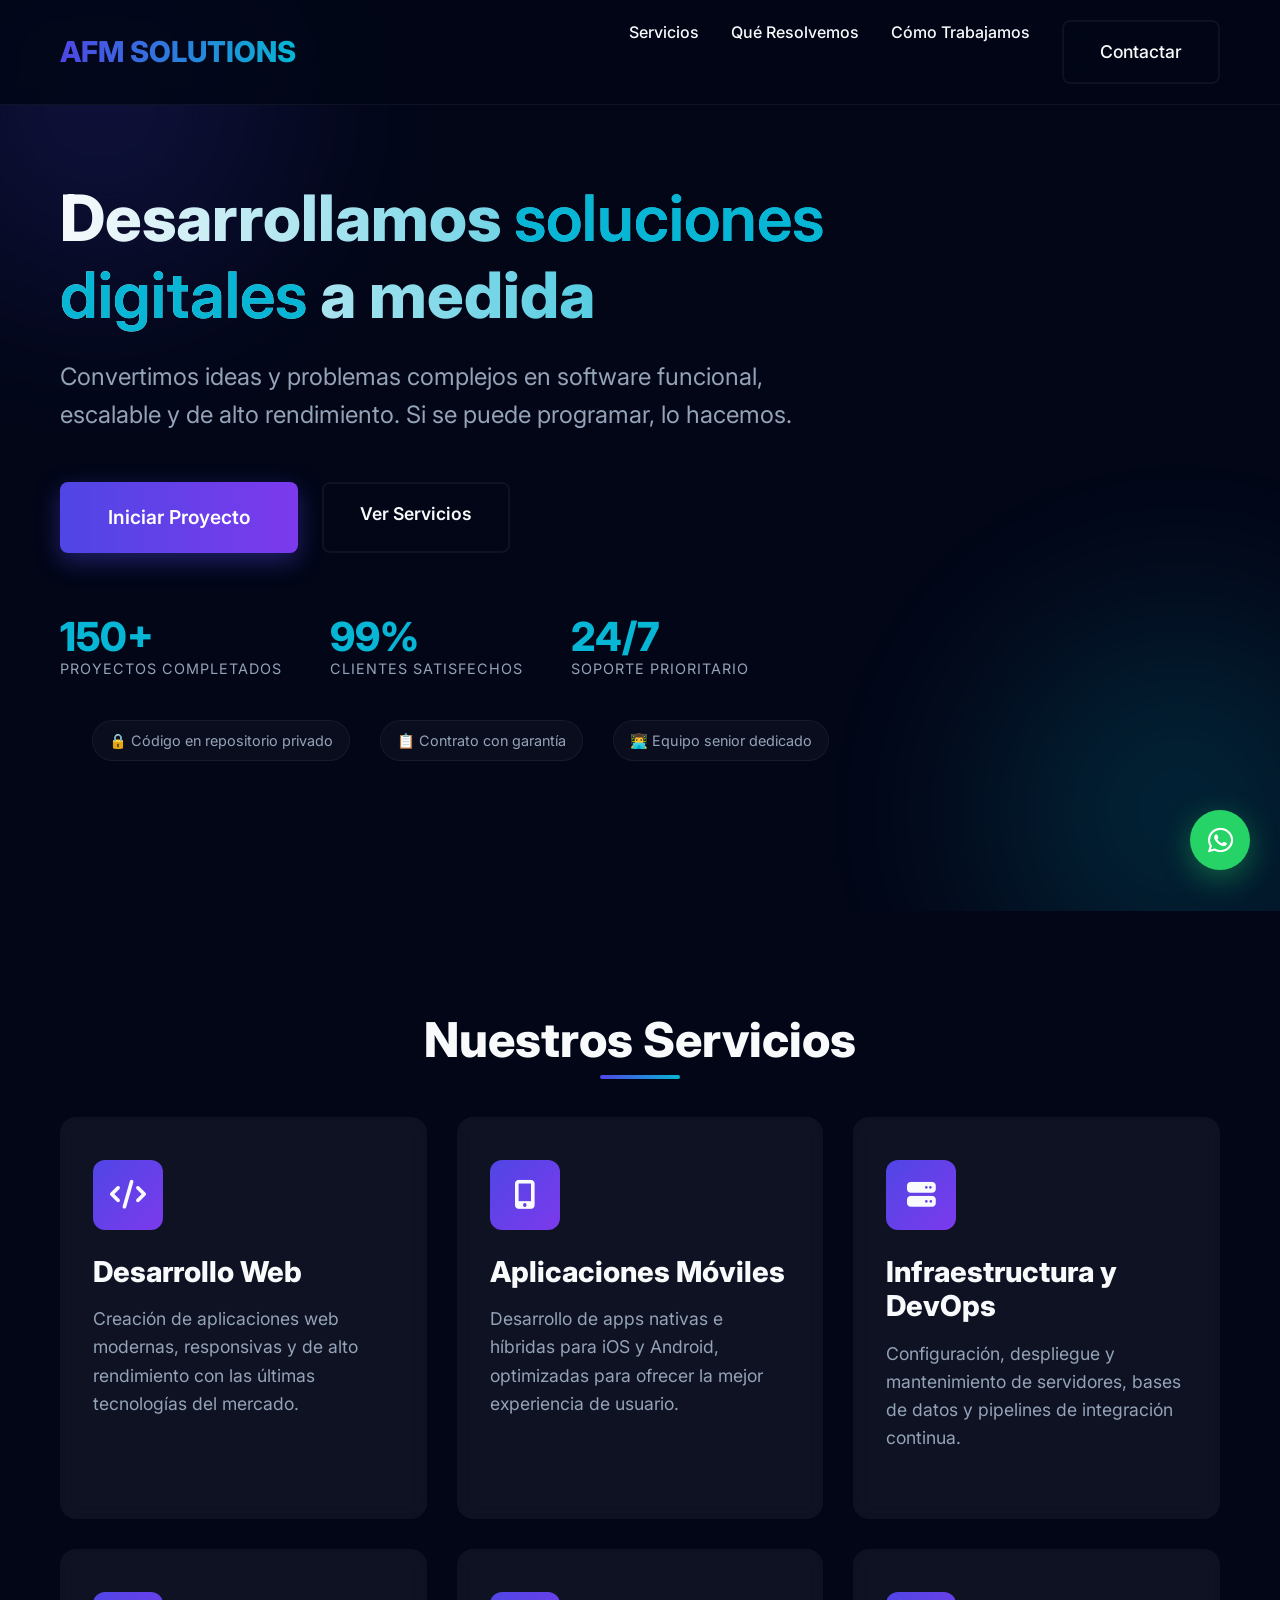
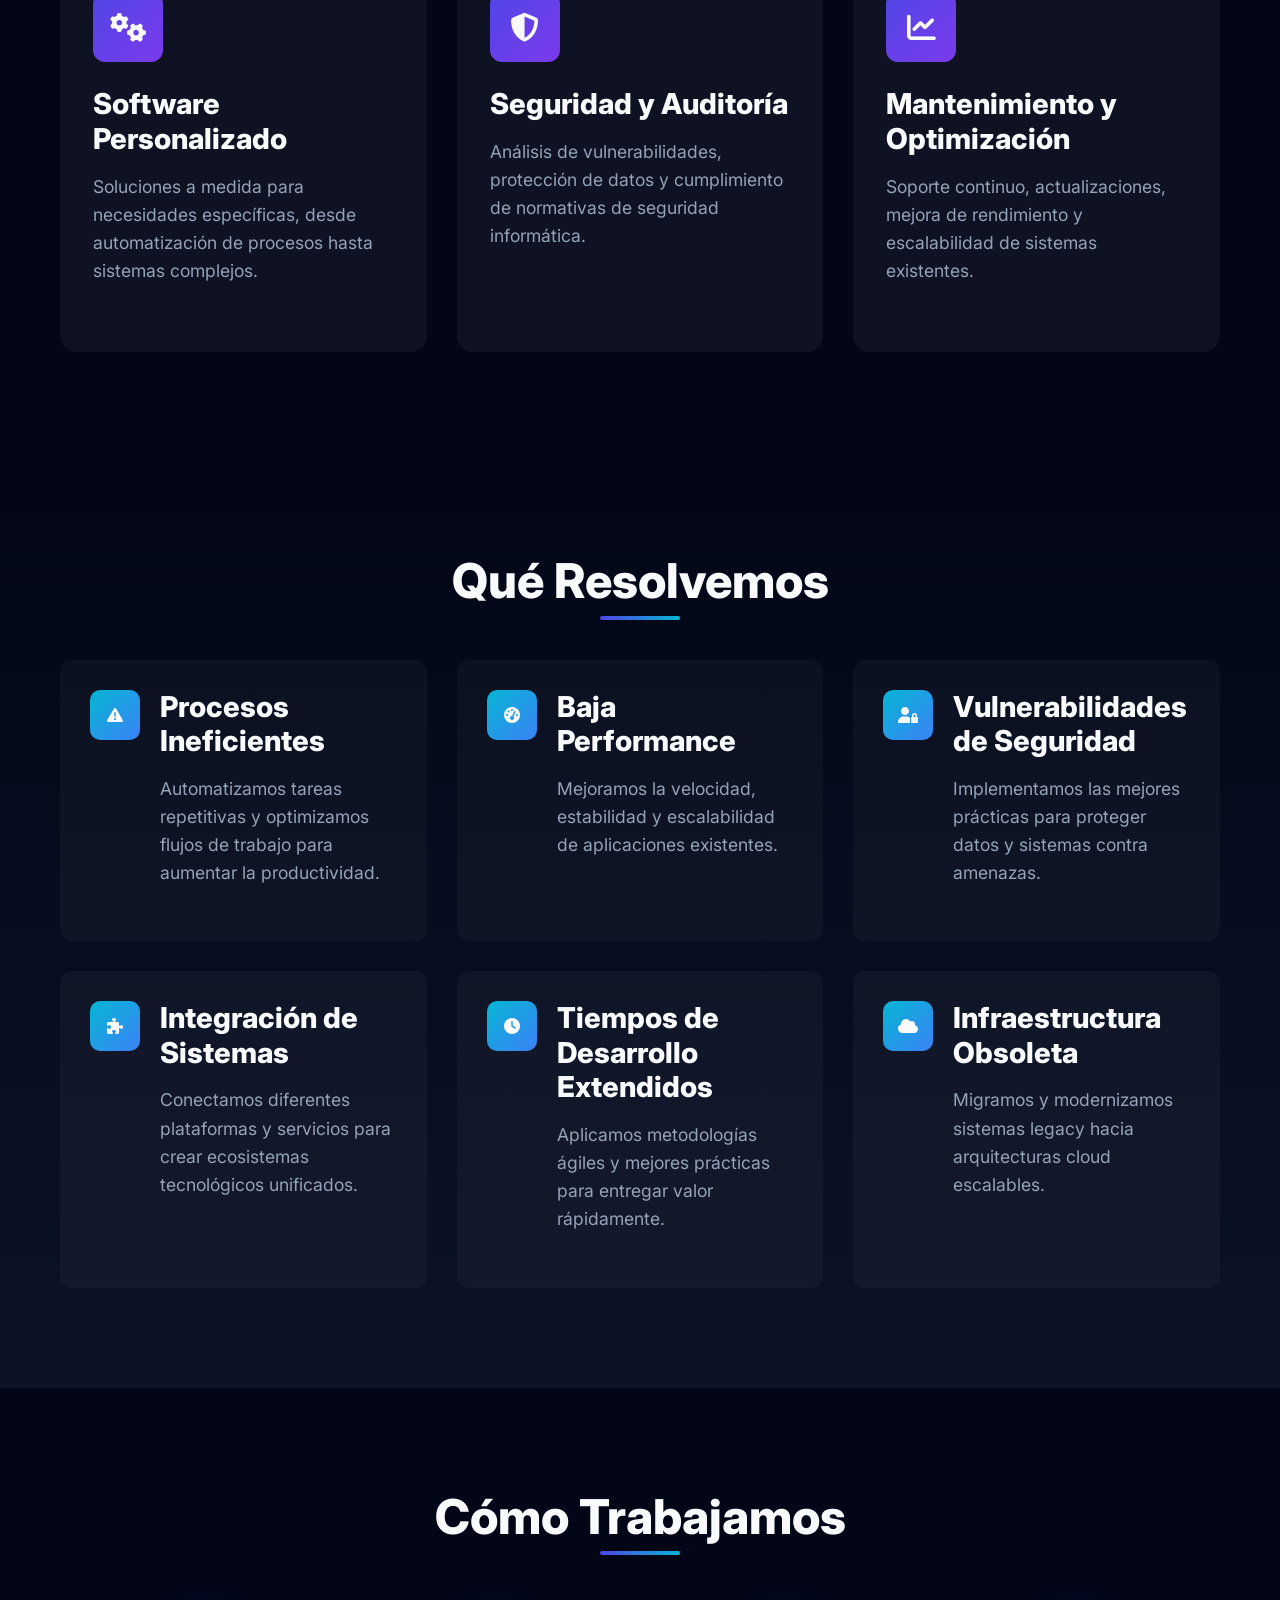
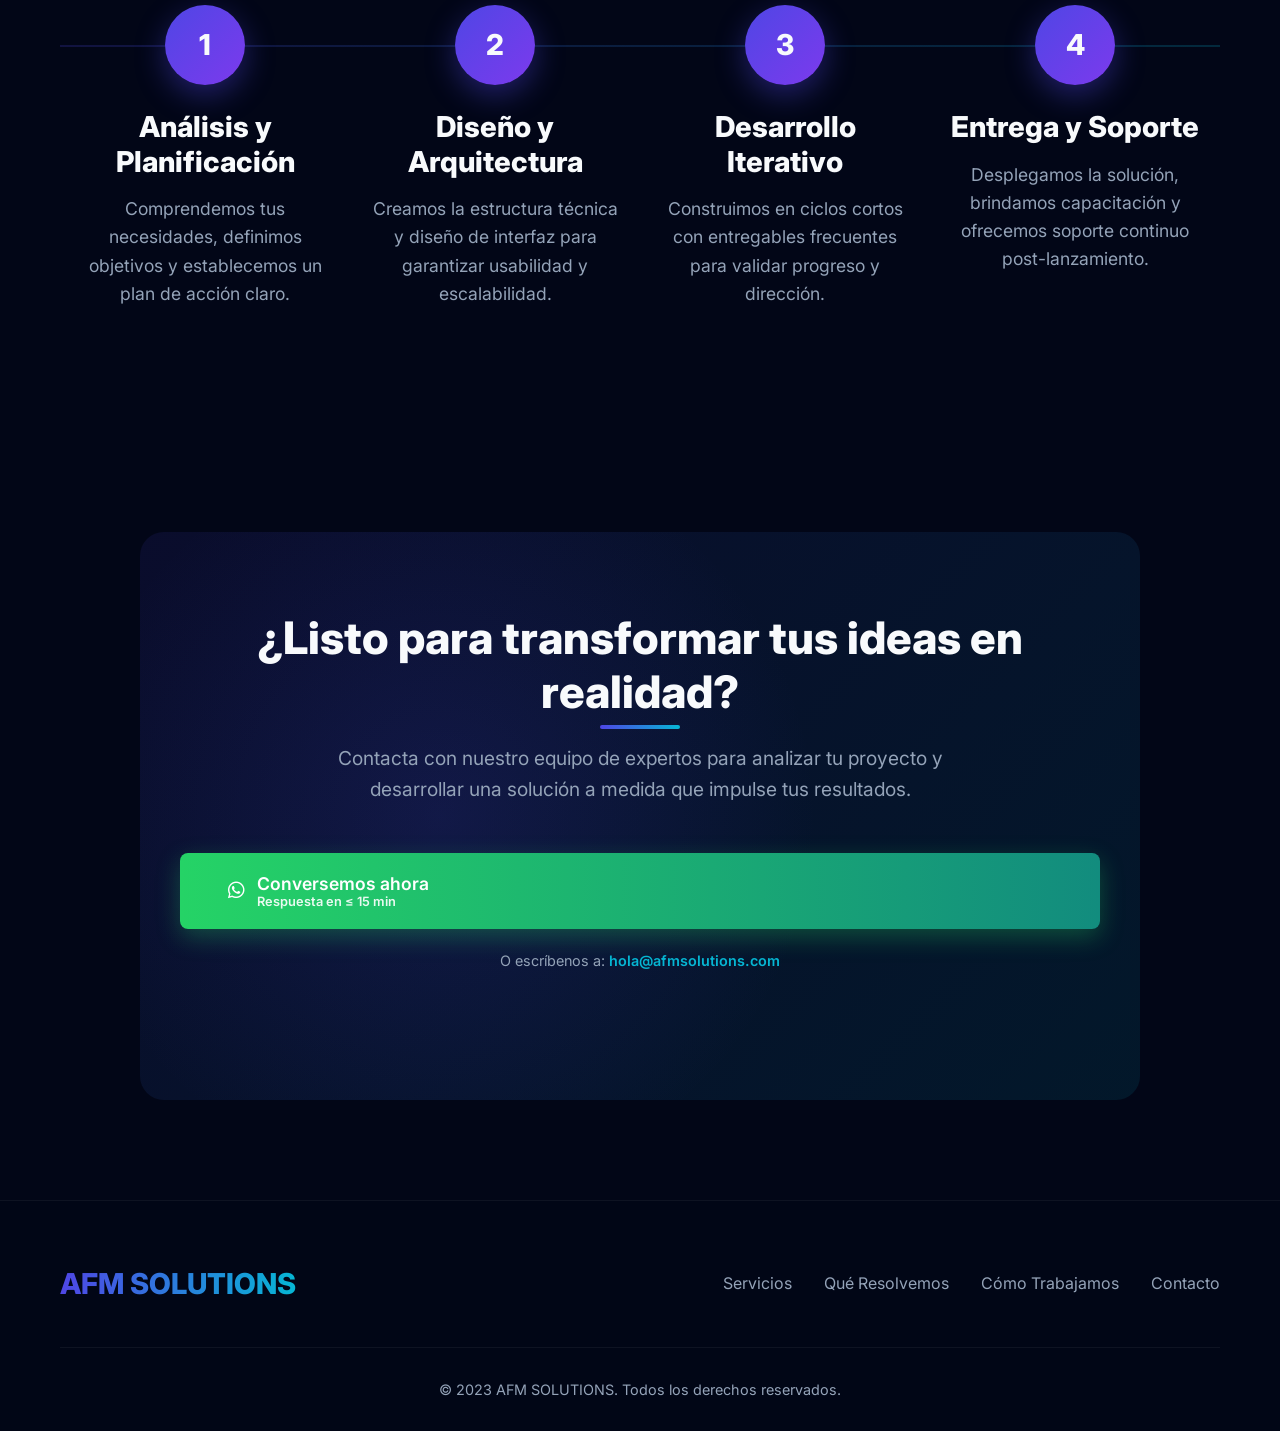
==== index.html @ 83c0b3ab "Update index.html" ====
<!DOCTYPE html>
<html lang="es">
<head>
    <meta charset="UTF-8">
    <meta name="viewport" content="width=device-width, initial-scale=1.0">
    <title>AFM SOLUTIONS | Desarrollo de Software Premium</title>
    <link rel="preconnect" href="https://fonts.googleapis.com">
    <link rel="preconnect" href="https://fonts.gstatic.com" crossorigin>
    <link href="https://fonts.googleapis.com/css2?family=Inter:wght@300;400;500;600;700;800&display=swap" rel="stylesheet">
    <link rel="stylesheet" href="https://cdnjs.cloudflare.com/ajax/libs/font-awesome/6.4.0/css/all.min.css">
    <style>
        /* Reset y estilos base */
        * {
            margin: 0;
            padding: 0;
            box-sizing: border-box;
        }

        :root {
            --primary: #4f46e5;
            --secondary: #7c3aed;
            --accent: #06b6d4;
            --dark: #0f172a;
            --darker: #020617;
            --light: #f8fafc;
            --gray: #94a3b8;
            --glass: rgba(255, 255, 255, 0.05);
            --glow-primary: rgba(79, 70, 229, 0.4);
            --glow-accent: rgba(6, 182, 212, 0.4);
        }

        html {
            scroll-behavior: smooth;
        }

        body {
            font-family: 'Inter', sans-serif;
            background-color: var(--darker);
            color: var(--light);
            line-height: 1.6;
            overflow-x: hidden;
        }

        .container {
            width: 100%;
            max-width: 1200px;
            margin: 0 auto;
            padding: 0 20px;
        }

        section {
            padding: 100px 0;
        }

        h1, h2, h3, h4 {
            font-weight: 800;
            line-height: 1.2;
        }

        h1 {
            font-size: 4rem;
            background: linear-gradient(90deg, var(--light), var(--accent));
            -webkit-background-clip: text;
            background-clip: text;
            color: transparent;
            margin-bottom: 1.5rem;
        }

        h2 {
            font-size: 3rem;
            margin-bottom: 3rem;
            text-align: center;
            position: relative;
        }

        h2::after {
            content: '';
            position: absolute;
            bottom: -10px;
            left: 50%;
            transform: translateX(-50%);
            width: 80px;
            height: 4px;
            background: linear-gradient(90deg, var(--primary), var(--accent));
            border-radius: 2px;
        }

        h3 {
            font-size: 1.8rem;
            margin-bottom: 1rem;
        }

        p {
            font-size: 1.1rem;
            color: var(--gray);
            margin-bottom: 1.5rem;
        }

        .highlight {
            color: var(--accent);
            font-weight: 600;
        }

        /* Botones */
        .btn {
            display: inline-block;
            padding: 16px 36px;
            font-size: 1.1rem;
            font-weight: 600;
            text-decoration: none;
            border-radius: 8px;
            transition: all 0.3s ease;
            cursor: pointer;
            border: none;
            position: relative;
            overflow: hidden;
            z-index: 1;
        }

        .btn-primary {
            background: linear-gradient(90deg, var(--primary), var(--secondary));
            color: white;
            box-shadow: 0 8px 24px var(--glow-primary);
        }

        .btn-primary:hover {
            transform: translateY(-3px);
            box-shadow: 0 12px 32px var(--glow-primary);
        }

        .btn-outline {
            background: transparent;
            color: var(--light);
            border: 2px solid var(--glass);
            backdrop-filter: blur(10px);
        }

        .btn-outline:hover {
            border-color: var(--accent);
            box-shadow: 0 0 20px var(--glow-accent);
        }

        .btn-large {
            padding: 20px 48px;
            font-size: 1.2rem;
        }

        /* Header y navegación */
        header {
            position: fixed;
            top: 0;
            width: 100%;
            padding: 20px 0;
            z-index: 1000;
            background: rgba(2, 6, 23, 0.85);
            backdrop-filter: blur(10px);
            border-bottom: 1px solid rgba(255, 255, 255, 0.05);
        }

        .navbar {
            display: flex;
            justify-content: space-between;
            align-items: center;
        }

        .logo {
            font-size: 1.8rem;
            font-weight: 800;
            background: linear-gradient(90deg, var(--primary), var(--accent));
            -webkit-background-clip: text;
            background-clip: text;
            color: transparent;
        }

        .nav-links {
            display: flex;
            gap: 2rem;
        }

        .nav-links a {
            color: var(--light);
            text-decoration: none;
            font-weight: 500;
            transition: color 0.3s ease;
        }

        .nav-links a:hover {
            color: var(--accent);
        }

        .mobile-menu-btn {
            display: none;
            background: none;
            border: none;
            color: var(--light);
            font-size: 1.5rem;
            cursor: pointer;
        }

        /* Hero Section */
        .hero {
            padding-top: 180px;
            padding-bottom: 150px;
            position: relative;
            overflow: hidden;
        }

        .hero::before {
            content: '';
            position: absolute;
            top: -200px;
            left: -200px;
            width: 600px;
            height: 600px;
            background: radial-gradient(circle, var(--primary) 0%, transparent 70%);
            opacity: 0.2;
            filter: blur(60px);
        }

        .hero::after {
            content: '';
            position: absolute;
            bottom: -200px;
            right: -200px;
            width: 600px;
            height: 600px;
            background: radial-gradient(circle, var(--accent) 0%, transparent 70%);
            opacity: 0.2;
            filter: blur(60px);
        }

        .hero-content {
            max-width: 800px;
            position: relative;
            z-index: 2;
        }

        .hero-subtitle {
            font-size: 1.5rem;
            color: var(--gray);
            margin-bottom: 2.5rem;
        }

        .hero-buttons {
            display: flex;
            gap: 1.5rem;
            margin-top: 3rem;
        }

        .hero-stats {
            display: flex;
            gap: 3rem;
            margin-top: 4rem;
        }

        .stat {
            display: flex;
            flex-direction: column;
        }

        .stat-number {
            font-size: 2.5rem;
            font-weight: 800;
            color: var(--accent);
            line-height: 1;
        }

        .stat-label {
            font-size: 0.9rem;
            color: var(--gray);
            text-transform: uppercase;
            letter-spacing: 1px;
        }

        /* Servicios Section */
        .services {
            position: relative;
        }

        .services-grid {
            display: grid;
            grid-template-columns: repeat(auto-fit, minmax(300px, 1fr));
            gap: 30px;
        }

        .service-card {
            background: var(--glass);
            border-radius: 16px;
            padding: 40px 30px;
            backdrop-filter: blur(10px);
            border: 1px solid rgba(255, 255, 255, 0.05);
            transition: all 0.4s ease;
            position: relative;
            overflow: hidden;
            border: 3px solid transparent;
        }

        .service-card::before {
            content: '';
            position: absolute;
            top: 0;
            left: 0;
            width: 100%;
            height: 100%;
            background: linear-gradient(135deg, rgba(79, 70, 229, 0.1), rgba(6, 182, 212, 0.1));
            opacity: 0;
            transition: opacity 0.4s ease;
        }

        .service-card:hover {
            transform: translateY(-10px);
            border-color: rgba(79, 70, 229, 0.3);
            box-shadow: 0 20px 40px rgba(0, 0, 0, 0.2);
            border-image: linear-gradient(90deg, var(--primary), var(--accent)) 1;
        }

        .service-card:hover::before {
            opacity: 1;
        }

        .service-icon {
            width: 70px;
            height: 70px;
            display: flex;
            align-items: center;
            justify-content: center;
            background: linear-gradient(135deg, var(--primary), var(--secondary));
            border-radius: 12px;
            margin-bottom: 25px;
            font-size: 1.8rem;
        }

        /* Problemas Section */
        .problems {
            background: linear-gradient(180deg, var(--darker) 0%, rgba(15, 23, 42, 0.8) 100%);
            position: relative;
        }

        .problems-list {
            display: grid;
            grid-template-columns: repeat(auto-fit, minmax(300px, 1fr));
            gap: 30px;
            margin-top: 50px;
        }

        .problem-item {
            background: rgba(255, 255, 255, 0.03);
            border-radius: 12px;
            padding: 30px;
            display: flex;
            align-items: flex-start;
            gap: 20px;
            transition: all 0.3s ease;
        }

        .problem-item:hover {
            background: rgba(255, 255, 255, 0.06);
            transform: translateX(5px);
        }

        .problem-icon {
            width: 50px;
            height: 50px;
            display: flex;
            align-items: center;
            justify-content: center;
            background: linear-gradient(135deg, var(--accent), #3b82f6);
            border-radius: 10px;
            flex-shrink: 0;
        }

        /* Proceso Section */
        .process {
            position: relative;
        }

        .process-steps {
            display: flex;
            justify-content: space-between;
            position: relative;
            margin-top: 60px;
        }

        .process-steps::before {
            content: '';
            position: absolute;
            top: 40px;
            left: 0;
            width: 100%;
            height: 2px;
            background: linear-gradient(90deg, var(--primary), var(--accent));
            opacity: 0.2;
        }

        .process-step {
            flex: 1;
            padding: 0 20px;
            text-align: center;
            position: relative;
            z-index: 2;
        }

        .step-number {
            width: 80px;
            height: 80px;
            background: linear-gradient(135deg, var(--primary), var(--secondary));
            border-radius: 50%;
            display: flex;
            align-items: center;
            justify-content: center;
            font-size: 1.8rem;
            font-weight: 800;
            margin: 0 auto 25px;
            box-shadow: 0 10px 30px var(--glow-primary);
        }

        .step-content {
            max-width: 250px;
            margin: 0 auto;
        }

        /* CTA Section */
        .cta {
            background: linear-gradient(135deg, rgba(79, 70, 229, 0.1), rgba(6, 182, 212, 0.1));
            border-radius: 24px;
            padding: 80px 40px;
            text-align: center;
            position: relative;
            overflow: hidden;
            margin: 0 auto;
            max-width: 1000px;
        }

        .cta::before {
            content: '';
            position: absolute;
            top: 0;
            left: 0;
            width: 100%;
            height: 100%;
            background: radial-gradient(circle at 30% 50%, rgba(79, 70, 229, 0.15) 0%, transparent 50%);
        }

        .cta-content {
            position: relative;
            z-index: 2;
        }

        .cta h2 {
            font-size: 2.8rem;
            margin-bottom: 1.5rem;
        }

        .cta p {
            font-size: 1.2rem;
            max-width: 700px;
            margin: 0 auto 3rem;
        }

        /* Footer */
        footer {
            background: rgba(2, 6, 23, 0.9);
            padding: 60px 0 30px;
            border-top: 1px solid rgba(255, 255, 255, 0.05);
        }

        .footer-content {
            display: flex;
            justify-content: space-between;
            align-items: center;
            margin-bottom: 40px;
        }

        .footer-links {
            display: flex;
            gap: 2rem;
        }

        .footer-links a {
            color: var(--gray);
            text-decoration: none;
            transition: color 0.3s ease;
        }

        .footer-links a:hover {
            color: var(--accent);
        }

        .copyright {
            text-align: center;
            color: var(--gray);
            font-size: 0.9rem;
            padding-top: 30px;
            border-top: 1px solid rgba(255, 255, 255, 0.05);
        }

        /* === NUEVOS ESTILOS PARA EL FORMULARIO === */
        
        /* Modal del formulario */
        .modal-overlay {
            position: fixed;
            top: 0;
            left: 0;
            width: 100%;
            height: 100%;
            background: rgba(2, 6, 23, 0.95);
            backdrop-filter: blur(10px);
            display: flex;
            align-items: center;
            justify-content: center;
            z-index: 99999;
            opacity: 0;
            visibility: hidden;
            transition: all 0.4s ease;
            padding: 20px;
        }

        .modal-overlay.active {
            opacity: 1;
            visibility: visible;
        }

        .briefing-modal {
            background: var(--glass);
            backdrop-filter: blur(20px);
            border-radius: 20px;
            padding: 40px;
            max-width: 800px;
            width: 100%;
            max-height: 90vh;
            overflow-y: auto;
            border: 1px solid rgba(255, 255, 255, 0.1);
            box-shadow: 0 25px 50px rgba(0, 0, 0, 0.5);
            position: relative;
            transform: translateY(30px);
            transition: transform 0.4s ease;
        }

        .modal-overlay.active .briefing-modal {
            transform: translateY(0);
        }

        .modal-header {
            margin-bottom: 30px;
            text-align: center;
        }

        .modal-header h2 {
            font-size: 2.2rem;
            margin-bottom: 10px;
            background: linear-gradient(90deg, var(--accent), var(--primary));
            -webkit-background-clip: text;
            background-clip: text;
            color: transparent;
        }

        .modal-header p {
            color: var(--gray);
            font-size: 1rem;
        }

        .close-modal {
            position: absolute;
            top: 20px;
            right: 20px;
            background: rgba(255, 255, 255, 0.1);
            width: 40px;
            height: 40px;
            border-radius: 50%;
            display: flex;
            align-items: center;
            justify-content: center;
            color: var(--light);
            cursor: pointer;
            transition: all 0.3s ease;
            border: none;
            font-size: 1.2rem;
        }

        .close-modal:hover {
            background: rgba(255, 255, 255, 0.2);
            transform: rotate(90deg);
        }

        /* Estilos del formulario */
        .form-group {
            margin-bottom: 25px;
        }

        .form-group label {
            display: block;
            margin-bottom: 10px;
            color: var(--light);
            font-weight: 600;
            font-size: 0.95rem;
        }

        .form-group label .required {
            color: #f87171;
            margin-left: 3px;
        }

        .form-control {
            width: 100%;
            padding: 16px 20px;
            background: rgba(255, 255, 255, 0.05);
            border: 1px solid rgba(255, 255, 255, 0.1);
            border-radius: 10px;
            color: var(--light);
            font-family: 'Inter', sans-serif;
            font-size: 1rem;
            transition: all 0.3s ease;
        }

        .form-control:focus {
            outline: none;
            border-color: var(--accent);
            box-shadow: 0 0 0 3px rgba(6, 182, 212, 0.2);
            background: rgba(255, 255, 255, 0.08);
        }

        /* Corrección para los select - mejor visibilidad */
        select.form-control {
            appearance: none;
            background-image: url("data:image/svg+xml,%3Csvg xmlns='http://www.w3.org/2000/svg' width='16' height='16' fill='%2394a3b8' viewBox='0 0 16 16'%3E%3Cpath d='M7.247 11.14 2.451 5.658C1.885 5.013 2.345 4 3.204 4h9.592a1 1 0 0 1 .753 1.659l-4.796 5.48a1 1 0 0 1-1.506 0z'/%3E%3C/svg%3E");
            background-repeat: no-repeat;
            background-position: right 20px center;
            background-size: 16px;
            padding-right: 50px;
        }

        select.form-control option {
            background: var(--darker);
            color: var(--light);
            padding: 12px;
        }

        textarea.form-control {
            min-height: 120px;
            resize: vertical;
        }

        .checkbox-grid {
            display: grid;
            grid-template-columns: repeat(auto-fill, minmax(200px, 1fr));
            gap: 12px;
            margin-top: 10px;
        }

        .checkbox-label {
            display: flex;
            align-items: center;
            gap: 10px;
            padding: 12px 15px;
            background: rgba(255, 255, 255, 0.05);
            border-radius: 8px;
            cursor: pointer;
            transition: all 0.3s ease;
            border: 1px solid transparent;
        }

        .checkbox-label:hover {
            background: rgba(255, 255, 255, 0.1);
            border-color: rgba(255, 255, 255, 0.1);
        }

        .checkbox-label input {
            display: none;
        }

        .custom-checkbox {
            width: 20px;
            height: 20px;
            border: 2px solid var(--gray);
            border-radius: 4px;
            display: flex;
            align-items: center;
            justify-content: center;
            transition: all 0.3s ease;
            flex-shrink: 0;
        }

        .checkbox-label input:checked + .custom-checkbox {
            background: var(--accent);
            border-color: var(--accent);
        }

        .custom-checkbox::after {
            content: '✓';
            color: white;
            font-size: 12px;
            opacity: 0;
            transition: opacity 0.3s ease;
        }

        .checkbox-label input:checked + .custom-checkbox::after {
            opacity: 1;
        }

        .form-footer {
            display: flex;
            justify-content: space-between;
            align-items: center;
            margin-top: 40px;
            padding-top: 25px;
            border-top: 1px solid rgba(255, 255, 255, 0.1);
        }

        .form-info {
            font-size: 0.9rem;
            color: var(--gray);
            max-width: 300px;
        }

        .btn-submit {
            background: linear-gradient(90deg, #25D366, #128C7E);
            color: white;
            padding: 16px 40px;
            border-radius: 10px;
            font-weight: 600;
            font-size: 1.1rem;
            border: none;
            cursor: pointer;
            transition: all 0.3s ease;
            display: flex;
            align-items: center;
            gap: 10px;
            box-shadow: 0 8px 24px rgba(37, 211, 102, 0.3);
        }

        .btn-submit:hover {
            transform: translateY(-3px);
            box-shadow: 0 12px 32px rgba(37, 211, 102, 0.4);
        }

        /* WhatsApp flotante */
        .floating-whatsapp {
            position: fixed;
            bottom: 30px;
            right: 30px;
            background: #25D366;
            width: 60px;
            height: 60px;
            border-radius: 50%;
            display: flex;
            align-items: center;
            justify-content: center;
            color: white;
            font-size: 1.8rem;
            box-shadow: 0 8px 30px rgba(37, 211, 102, 0.4);
            z-index: 9999;
            animation: pulse-green 2s infinite;
            text-decoration: none;
            transition: all 0.3s ease;
            cursor: pointer;
        }

        .floating-whatsapp:hover {
            transform: scale(1.1);
            box-shadow: 0 12px 40px rgba(37, 211, 102, 0.6);
        }

        @keyframes pulse-green {
            0%, 100% {
                box-shadow: 0 8px 30px rgba(37, 211, 102, 0.4);
            }
            50% {
                box-shadow: 0 8px 40px rgba(37, 211, 102, 0.8);
            }
        }

        /* Trust badges */
        .trust-badges {
            display: flex;
            justify-content: center;
            gap: 30px;
            margin-top: 40px;
            flex-wrap: wrap;
        }

        .trust-badges span {
            display: flex;
            align-items: center;
            gap: 8px;
            font-size: 0.9rem;
            color: var(--gray);
            padding: 8px 16px;
            background: rgba(255, 255, 255, 0.03);
            border-radius: 50px;
            border: 1px solid rgba(255, 255, 255, 0.05);
        }

        /* CTA de WhatsApp mejorado */
        .btn-whatsapp {
            background: linear-gradient(90deg, #25D366, #128C7E) !important;
            box-shadow: 0 8px 24px rgba(37, 211, 102, 0.3) !important;
            display: flex !important;
            align-items: center !important;
            gap: 12px !important;
        }

        .cta-text {
            display: flex;
            flex-direction: column;
            align-items: flex-start;
            line-height: 1.2;
        }

        .cta-main {
            font-size: 1.1rem;
            font-weight: 600;
        }

        .cta-sub {
            font-size: 0.8rem;
            opacity: 0.9;
        }

        /* Animación de entrada para el hero */
        .hero-content {
            opacity: 0;
            animation: fadeInUp 0.8s ease-out 0.3s forwards;
        }

        @keyframes fadeInUp {
            from {
                opacity: 0;
                transform: translateY(20px);
            }
            to {
                opacity: 1;
                transform: translateY(0);
            }
        }

        /* Responsive */
        @media (max-width: 992px) {
            h1 {
                font-size: 3.2rem;
            }
            
            h2 {
                font-size: 2.5rem;
            }
            
            .process-steps {
                flex-direction: column;
                gap: 50px;
            }
            
            .process-steps::before {
                width: 2px;
                height: 100%;
                left: 40px;
                top: 0;
            }
            
            .process-step {
                display: flex;
                align-items: center;
                text-align: left;
                padding-left: 120px;
            }
            
            .step-number {
                position: absolute;
                left: 0;
                margin: 0;
            }
            
            .hero-stats {
                justify-content: space-between;
            }
        }

        @media (max-width: 768px) {
            .nav-links {
                display: none;
            }
            
            .mobile-menu-btn {
                display: block;
            }
            
            h1 {
                font-size: 2.8rem;
            }
            
            h2 {
                font-size: 2.2rem;
            }
            
            .hero-buttons {
                flex-direction: column;
                align-items: flex-start;
            }
            
            .hero-stats {
                flex-direction: column;
                gap: 20px;
            }
            
            .footer-content {
                flex-direction: column;
                gap: 30px;
                text-align: center;
            }
            
            .footer-links {
                flex-direction: column;
                gap: 15px;
            }
            
            /* Responsive para el modal */
            .briefing-modal {
                padding: 30px 20px;
                max-height: 95vh;
            }
            
            .modal-header h2 {
                font-size: 1.8rem;
            }
            
            .checkbox-grid {
                grid-template-columns: 1fr;
            }
            
            .form-footer {
                flex-direction: column;
                gap: 20px;
                text-align: center;
            }
            
            .form-info {
                max-width: 100%;
            }
            
            .floating-whatsapp {
                bottom: 20px;
                right: 20px;
                width: 55px;
                height: 55px;
                font-size: 1.6rem;
            }
        }

        @media (max-width: 576px) {
            section {
                padding: 70px 0;
            }
            
            .hero {
                padding-top: 150px;
                padding-bottom: 100px;
            }
            
            h1 {
                font-size: 2.3rem;
            }
            
            h2 {
                font-size: 1.9rem;
            }
            
            .cta {
                padding: 60px 20px;
            }
            
            .cta h2 {
                font-size: 2.2rem;
            }
            
            .process-step {
                padding-left: 100px;
            }
            
            .step-number {
                width: 70px;
                height: 70px;
                font-size: 1.5rem;
            }
        }

        /* Animaciones */
        @keyframes float {
            0%, 100% {
                transform: translateY(0);
            }
            50% {
                transform: translateY(-10px);
            }
        }

        @keyframes pulse {
            0%, 100% {
                opacity: 1;
            }
            50% {
                opacity: 0.7;
            }
        }

        .float-animation {
            animation: float 5s ease-in-out infinite;
        }

        .pulse-animation {
            animation: pulse 2s ease-in-out infinite;
        }
    </style>
</head>
<body>
    <!-- Header y Navegación -->
    <header>
        <div class="container">
            <nav class="navbar">
                <div class="logo">AFM SOLUTIONS</div>
                <div class="nav-links">
                    <a href="#services">Servicios</a>
                    <a href="#problems">Qué Resolvemos</a>
                    <a href="#process">Cómo Trabajamos</a>
                    <a href="#" class="btn btn-outline open-form-modal">Contactar</a>
                </div>
                <button class="mobile-menu-btn">
                    <i class="fas fa-bars"></i>
                </button>
            </nav>
        </div>
    </header>

    <!-- Hero Section -->
    <section class="hero">
        <div class="container">
            <div class="hero-content">
                <h1>Desarrollamos <span class="highlight">soluciones digitales</span> a medida</h1>
                <p class="hero-subtitle">Convertimos ideas y problemas complejos en software funcional, escalable y de alto rendimiento. Si se puede programar, lo hacemos.</p>
                <div class="hero-buttons">
                    <a href="#" class="btn btn-primary btn-large open-form-modal">Iniciar Proyecto</a>
                    <a href="#services" class="btn btn-outline">Ver Servicios</a>
                </div>
                <div class="hero-stats">
                    <div class="stat">
                        <span class="stat-number">150+</span>
                        <span class="stat-label">Proyectos Completados</span>
                    </div>
                    <div class="stat">
                        <span class="stat-number">99%</span>
                        <span class="stat-label">Clientes Satisfechos</span>
                    </div>
                    <div class="stat">
                        <span class="stat-number">24/7</span>
                        <span class="stat-label">Soporte Prioritario</span>
                    </div>
                </div>
                
                <!-- Trust badges -->
                <div class="trust-badges">
                    <span>🔒 Código en repositorio privado</span>
                    <span>📋 Contrato con garantía</span>
                    <span>👨‍💻 Equipo senior dedicado</span>
                </div>
            </div>
        </div>
    </section>

    <!-- Servicios Section -->
    <section id="services" class="services">
        <div class="container">
            <h2>Nuestros Servicios</h2>
            <div class="services-grid">
                <div class="service-card float-animation">
                    <div class="service-icon">
                        <i class="fas fa-code"></i>
                    </div>
                    <h3>Desarrollo Web</h3>
                    <p>Creación de aplicaciones web modernas, responsivas y de alto rendimiento con las últimas tecnologías del mercado.</p>
                </div>
                <div class="service-card float-animation" style="animation-delay: 0.2s;">
                    <div class="service-icon">
                        <i class="fas fa-mobile-alt"></i>
                    </div>
                    <h3>Aplicaciones Móviles</h3>
                    <p>Desarrollo de apps nativas e híbridas para iOS y Android, optimizadas para ofrecer la mejor experiencia de usuario.</p>
                </div>
                <div class="service-card float-animation" style="animation-delay: 0.4s;">
                    <div class="service-icon">
                        <i class="fas fa-server"></i>
                    </div>
                    <h3>Infraestructura y DevOps</h3>
                    <p>Configuración, despliegue y mantenimiento de servidores, bases de datos y pipelines de integración continua.</p>
                </div>
                <div class="service-card float-animation" style="animation-delay: 0.6s;">
                    <div class="service-icon">
                        <i class="fas fa-cogs"></i>
                    </div>
                    <h3>Software Personalizado</h3>
                    <p>Soluciones a medida para necesidades específicas, desde automatización de procesos hasta sistemas complejos.</p>
                </div>
                <div class="service-card float-animation" style="animation-delay: 0.8s;">
                    <div class="service-icon">
                        <i class="fas fa-shield-alt"></i>
                    </div>
                    <h3>Seguridad y Auditoría</h3>
                    <p>Análisis de vulnerabilidades, protección de datos y cumplimiento de normativas de seguridad informática.</p>
                </div>
                <div class="service-card float-animation" style="animation-delay: 1s;">
                    <div class="service-icon">
                        <i class="fas fa-chart-line"></i>
                    </div>
                    <h3>Mantenimiento y Optimización</h3>
                    <p>Soporte continuo, actualizaciones, mejora de rendimiento y escalabilidad de sistemas existentes.</p>
                </div>
            </div>
        </div>
    </section>

    <!-- Qué Resolvemos Section -->
    <section id="problems" class="problems">
        <div class="container">
            <h2>Qué Resolvemos</h2>
            <div class="problems-list">
                <div class="problem-item">
                    <div class="problem-icon">
                        <i class="fas fa-exclamation-triangle"></i>
                    </div>
                    <div>
                        <h3>Procesos Ineficientes</h3>
                        <p>Automatizamos tareas repetitivas y optimizamos flujos de trabajo para aumentar la productividad.</p>
                    </div>
                </div>
                <div class="problem-item">
                    <div class="problem-icon">
                        <i class="fas fa-tachometer-alt"></i>
                    </div>
                    <div>
                        <h3>Baja Performance</h3>
                        <p>Mejoramos la velocidad, estabilidad y escalabilidad de aplicaciones existentes.</p>
                    </div>
                </div>
                <div class="problem-item">
                    <div class="problem-icon">
                        <i class="fas fa-user-lock"></i>
                    </div>
                    <div>
                        <h3>Vulnerabilidades de Seguridad</h3>
                        <p>Implementamos las mejores prácticas para proteger datos y sistemas contra amenazas.</p>
                    </div>
                </div>
                <div class="problem-item">
                    <div class="problem-icon">
                        <i class="fas fa-puzzle-piece"></i>
                    </div>
                    <div>
                        <h3>Integración de Sistemas</h3>
                        <p>Conectamos diferentes plataformas y servicios para crear ecosistemas tecnológicos unificados.</p>
                    </div>
                </div>
                <div class="problem-item">
                    <div class="problem-icon">
                        <i class="fas fa-clock"></i>
                    </div>
                    <div>
                        <h3>Tiempos de Desarrollo Extendidos</h3>
                        <p>Aplicamos metodologías ágiles y mejores prácticas para entregar valor rápidamente.</p>
                    </div>
                </div>
                <div class="problem-item">
                    <div class="problem-icon">
                        <i class="fas fa-cloud"></i>
                    </div>
                    <div>
                        <h3>Infraestructura Obsoleta</h3>
                        <p>Migramos y modernizamos sistemas legacy hacia arquitecturas cloud escalables.</p>
                    </div>
                </div>
            </div>
        </div>
    </section>

    <!-- Cómo Trabajamos Section -->
    <section id="process" class="process">
        <div class="container">
            <h2>Cómo Trabajamos</h2>
            <div class="process-steps">
                <div class="process-step">
                    <div class="step-number">1</div>
                    <div class="step-content">
                        <h3>Análisis y Planificación</h3>
                        <p>Comprendemos tus necesidades, definimos objetivos y establecemos un plan de acción claro.</p>
                    </div>
                </div>
                <div class="process-step">
                    <div class="step-number">2</div>
                    <div class="step-content">
                        <h3>Diseño y Arquitectura</h3>
                        <p>Creamos la estructura técnica y diseño de interfaz para garantizar usabilidad y escalabilidad.</p>
                    </div>
                </div>
                <div class="process-step">
                    <div class="step-number">3</div>
                    <div class="step-content">
                        <h3>Desarrollo Iterativo</h3>
                        <p>Construimos en ciclos cortos con entregables frecuentes para validar progreso y dirección.</p>
                    </div>
                </div>
                <div class="process-step">
                    <div class="step-number">4</div>
                    <div class="step-content">
                        <h3>Entrega y Soporte</h3>
                        <p>Desplegamos la solución, brindamos capacitación y ofrecemos soporte continuo post-lanzamiento.</p>
                    </div>
                </div>
            </div>
        </div>
    </section>

    <!-- CTA Final -->
    <section id="contact" class="cta-section">
        <div class="container">
            <div class="cta">
                <div class="cta-content">
                    <h2>¿Listo para transformar tus ideas en realidad?</h2>
                    <p>Contacta con nuestro equipo de expertos para analizar tu proyecto y desarrollar una solución a medida que impulse tus resultados.</p>
                    <a href="#" class="btn btn-primary btn-large pulse-animation btn-whatsapp open-form-modal">
                        <i class="fab fa-whatsapp"></i>
                        <div class="cta-text">
                            <span class="cta-main">Conversemos ahora</span>
                            <span class="cta-sub">Respuesta en ≤ 15 min</span>
                        </div>
                    </a>
                    <p style="margin-top: 20px; font-size: 0.9rem;">O escríbenos a: <span class="highlight">hola@afmsolutions.com</span></p>
                </div>
            </div>
        </div>
    </section>

    <!-- Footer -->
    <footer>
        <div class="container">
            <div class="footer-content">
                <div class="logo">AFM SOLUTIONS</div>
                <div class="footer-links">
                    <a href="#services">Servicios</a>
                    <a href="#problems">Qué Resolvemos</a>
                    <a href="#process">Cómo Trabajamos</a>
                    <a href="#" class="open-form-modal">Contacto</a>
                </div>
            </div>
            <div class="copyright">
                &copy; 2023 AFM SOLUTIONS. Todos los derechos reservados.
            </div>
        </div>
    </footer>

    <!-- Modal del Formulario de Briefing -->
    <div class="modal-overlay" id="briefing-modal">
        <div class="briefing-modal">
            <button class="close-modal" id="close-modal">
                <i class="fas fa-times"></i>
            </button>
            
            <div class="modal-header">
                <h2>Cuéntanos sobre tu proyecto</h2>
                <p>Completa esta información en menos de 2 minutos. Nos ayudará a entender exactamente lo que necesitas y crear una solución perfecta para ti.</p>
            </div>
            
            <form id="project-briefing-form">
                <div class="form-group">
                    <label>¿Qué te gustaría desarrollar o mejorar? <span class="required">*</span></label>
                    <textarea class="form-control" name="objetivo" required placeholder="Ej: Una aplicación web para gestionar mis clientes y facturación, mejorar mi sitio web que va lento, crear un sistema de reservas online para mi negocio..."></textarea>
                </div>
                
                <div class="form-group">
                    <label>¿Qué desafío o problema estás enfrentando?</label>
                    <textarea class="form-control" name="problema" placeholder="Ej: Mis clientes no pueden hacer pedidos online, pierdo mucho tiempo en tareas manuales, mi sistema actual es lento y se cae frecuentemente..."></textarea>
                </div>
                
                <div class="form-group">
                    <label>¿En qué etapa se encuentra tu proyecto? <span class="required">*</span></label>
                    <select class="form-control" name="estado" required>
                        <option value="">Seleccionar...</option>
                        <option value="Desde cero">Desde cero - empezando desde cero</option>
                        <option value="Ya existe">Ya existe - necesita mejoras o actualizaciones</option>
                        <option value="Hay algo incompleto">Tengo algo incompleto que necesita terminarse</option>
                    </select>
                </div>
                
                <div class="form-group">
                    <label>¿Quién usará esta solución? <span class="required">*</span></label>
                    <input type="text" class="form-control" name="usuarios" required placeholder="Ej: Mis clientes finales, mi equipo de ventas interno, los administradores de la empresa...">
                </div>
                
                <div class="form-group">
                    <label>Funcionalidades clave que necesitas <span class="required">*</span></label>
                    <div class="checkbox-grid" id="funciones-container">
                        <label class="checkbox-label">
                            <input type="checkbox" name="funciones" value="Sistema de usuarios y acceso">
                            <span class="custom-checkbox"></span>
                            <span>Sistema de usuarios y acceso</span>
                        </label>
                        <label class="checkbox-label">
                            <input type="checkbox" name="funciones" value="Panel de administración">
                            <span class="custom-checkbox"></span>
                            <span>Panel de administración</span>
                        </label>
                        <label class="checkbox-label">
                            <input type="checkbox" name="funciones" value="Automatización de tareas">
                            <span class="custom-checkbox"></span>
                            <span>Automatización de tareas</span>
                        </label>
                        <label class="checkbox-label">
                            <input type="checkbox" name="funciones" value="Reportes y estadísticas">
                            <span class="custom-checkbox"></span>
                            <span>Reportes y estadísticas</span>
                        </label>
                        <label class="checkbox-label">
                            <input type="checkbox" name="funciones" value="Integración con otros sistemas">
                            <span class="custom-checkbox"></span>
                            <span>Integración con otros sistemas</span>
                        </label>
                        <label class="checkbox-label" id="otro-checkbox">
                            <input type="checkbox" name="funciones" value="Otra funcionalidad específica">
                            <span class="custom-checkbox"></span>
                            <span>Otra funcionalidad específica</span>
                        </label>
                    </div>
                    <input type="text" class="form-control" id="otro-input" placeholder="Describe la funcionalidad específica que necesitas" style="margin-top: 10px; display: none;">
                </div>
                
                <div class="form-group">
                    <label>¿Tienes alguna referencia o ejemplo que te guste? (URL)</label>
                    <input type="url" class="form-control" name="referencias" placeholder="https://ejemplo.com (opcional)">
                </div>
                
                <div class="form-group">
                    <label>¿Cuándo necesitas esta solución? <span class="required">*</span></label>
                    <select class="form-control" name="urgencia" required>
                        <option value="">Seleccionar...</option>
                        <option value="Lo antes posible">Lo antes posible - urgente</option>
                        <option value="En las próximas 2 semanas">En las próximas 2 semanas</option>
                        <option value="En 1 mes">En 1 mes - planificación normal</option>
                        <option value="Solo estoy explorando opciones">Solo estoy explorando opciones por ahora</option>
                    </select>
                </div>
                
                <div class="form-footer">
                    <div class="form-info">
                        <i class="fas fa-info-circle"></i>
                        Esta información se enviará directamente por WhatsApp. No guardamos datos en servidores.
                    </div>
                    <button type="submit" class="btn-submit">
                        <i class="fab fa-whatsapp"></i>
                        Enviar a WhatsApp
                    </button>
                </div>
            </form>
        </div>
    </div>

    <!-- WhatsApp flotante -->
    <div class="floating-whatsapp open-form-modal">
        <i class="fab fa-whatsapp"></i>
    </div>

    <script>
        // Elementos del modal
        const briefingModal = document.getElementById('briefing-modal');
        const closeModalBtn = document.getElementById('close-modal');
        const projectForm = document.getElementById('project-briefing-form');
        const otroCheckbox = document.getElementById('otro-checkbox');
        const otroInput = document.getElementById('otro-input');

        // Función para abrir el modal
        function openBriefingModal(e) {
            if (e) e.preventDefault();
            briefingModal.classList.add('active');
            document.body.style.overflow = 'hidden';
        }

        // Función para cerrar el modal
        function closeBriefingModal() {
            briefingModal.classList.remove('active');
            document.body.style.overflow = 'auto';
        }

        // Configurar todos los botones que abren el formulario
        document.querySelectorAll('.open-form-modal').forEach(button => {
            button.addEventListener('click', openBriefingModal);
        });

        // Cerrar modal con el botón X
        closeModalBtn.addEventListener('click', closeBriefingModal);

        // Cerrar modal al hacer clic fuera
        briefingModal.addEventListener('click', function(e) {
            if (e.target === briefingModal) {
                closeBriefingModal();
            }
        });

        // Mostrar/ocultar campo "Otra funcionalidad específica"
        otroCheckbox.addEventListener('change', function() {
            if (this.querySelector('input').checked) {
                otroInput.style.display = 'block';
                otroInput.focus();
            } else {
                otroInput.style.display = 'none';
                otroInput.value = '';
            }
        });

        // Manejar envío del formulario
        projectForm.addEventListener('submit', function(e) {
            e.preventDefault();
            
            // Validar que al menos una función esté seleccionada
            const funcionesCheckboxes = document.querySelectorAll('input[name="funciones"]:checked');
            if (funcionesCheckboxes.length === 0) {
                alert('Por favor selecciona al menos una funcionalidad clave.');
                return;
            }
            
            // Recolectar datos del formulario
            const formData = new FormData(this);
            const funciones = [];
            
            // Obtener funciones seleccionadas
            funcionesCheckboxes.forEach(cb => {
                if (cb.value === 'Otra funcionalidad específica' && otroInput.value.trim()) {
                    funciones.push(otroInput.value.trim());
                } else if (cb.value !== 'Otra funcionalidad específica') {
                    funciones.push(cb.value);
                }
            });
            
            // Construir el mensaje estructurado en formato prompt para IA
            const mensaje = `CONTEXTO DEL PROYECTO
${formData.get('objetivo')}

PROBLEMA A RESOLVER
${formData.get('problema') || 'No especificado'}

USUARIOS / DESTINATARIOS
${formData.get('usuarios')}

FUNCIONALIDADES CLAVE
${funciones.map(func => `• ${func}`).join('\n')}

ESTADO ACTUAL
${formData.get('estado')}

REFERENCIAS
${formData.get('referencias') || 'No especificadas'}

RESTRICCIONES / URGENCIA
${formData.get('urgencia')}

OBJETIVO FINAL
Generar una solución técnica adecuada a este contexto.`;
            
            // Codificar el mensaje para URL
            const mensajeCodificado = encodeURIComponent(mensaje);
            
            // Número de WhatsApp
            const phoneNumber = '5493417558966';
            
            // Abrir WhatsApp con el mensaje prellenado
            const whatsappURL = `https://wa.me/${phoneNumber}?text=${mensajeCodificado}`;
            window.open(whatsappURL, '_blank');
            
            // Cerrar el modal
            closeBriefingModal();
            
            // Resetear formulario
            projectForm.reset();
            otroInput.style.display = 'none';
        });

        // Código existente para menú móvil
        document.querySelector('.mobile-menu-btn').addEventListener('click', function() {
            const navLinks = document.querySelector('.nav-links');
            navLinks.style.display = navLinks.style.display === 'flex' ? 'none' : 'flex';
            
            if (navLinks.style.display === 'flex') {
                navLinks.style.flexDirection = 'column';
                navLinks.style.position = 'absolute';
                navLinks.style.top = '100%';
                navLinks.style.left = '0';
                navLinks.style.width = '100%';
                navLinks.style.backgroundColor = 'var(--darker)';
                navLinks.style.padding = '20px';
                navLinks.style.gap = '15px';
                navLinks.style.borderTop = '1px solid rgba(255, 255, 255, 0.05)';
            }
        });
        
        // Cerrar menú móvil al hacer clic en un enlace
        document.querySelectorAll('.nav-links a').forEach(link => {
            link.addEventListener('click', function(e) {
                if (this.classList.contains('open-form-modal')) {
                    e.preventDefault();
                    openBriefingModal(e);
                }
                if (window.innerWidth <= 768) {
                    document.querySelector('.nav-links').style.display = 'none';
                }
            });
        });
        
        // Efecto de scroll suave para enlaces internos
        document.querySelectorAll('a[href^="#"]').forEach(anchor => {
            anchor.addEventListener('click', function(e) {
                e.preventDefault();
                
                const targetId = this.getAttribute('href');
                if (targetId === '#') return;
                
                const targetElement = document.querySelector(targetId);
                if (targetElement) {
                    window.scrollTo({
                        top: targetElement.offsetTop - 80,
                        behavior: 'smooth'
                    });
                }
            });
        });
        
        // Efecto de aparición de elementos al hacer scroll
        const observerOptions = {
            threshold: 0.1,
            rootMargin: '0px 0px -50px 0px'
        };
        
        const observer = new IntersectionObserver((entries) => {
            entries.forEach(entry => {
                if (entry.isIntersecting) {
                    entry.target.style.opacity = '1';
                    entry.target.style.transform = 'translateY(0)';
                }
            });
        }, observerOptions);
        
        // Aplicar a elementos que queremos animar al aparecer
        document.querySelectorAll('.service-card, .problem-item, .process-step').forEach(el => {
            el.style.opacity = '0';
            el.style.transform = 'translateY(20px)';
            el.style.transition = 'opacity 0.5s ease, transform 0.5s ease';
            observer.observe(el);
        });

        // Cambiar texto del CTA después de 1 minuto
        setTimeout(() => {
            const ctaMain = document.querySelector('.cta-main');
            if (ctaMain && ctaMain.textContent === 'Conversemos ahora') {
                ctaMain.textContent = '¿Necesitas ayuda rápida?';
            }
        }, 60000);
    </script>
</body>
</html>
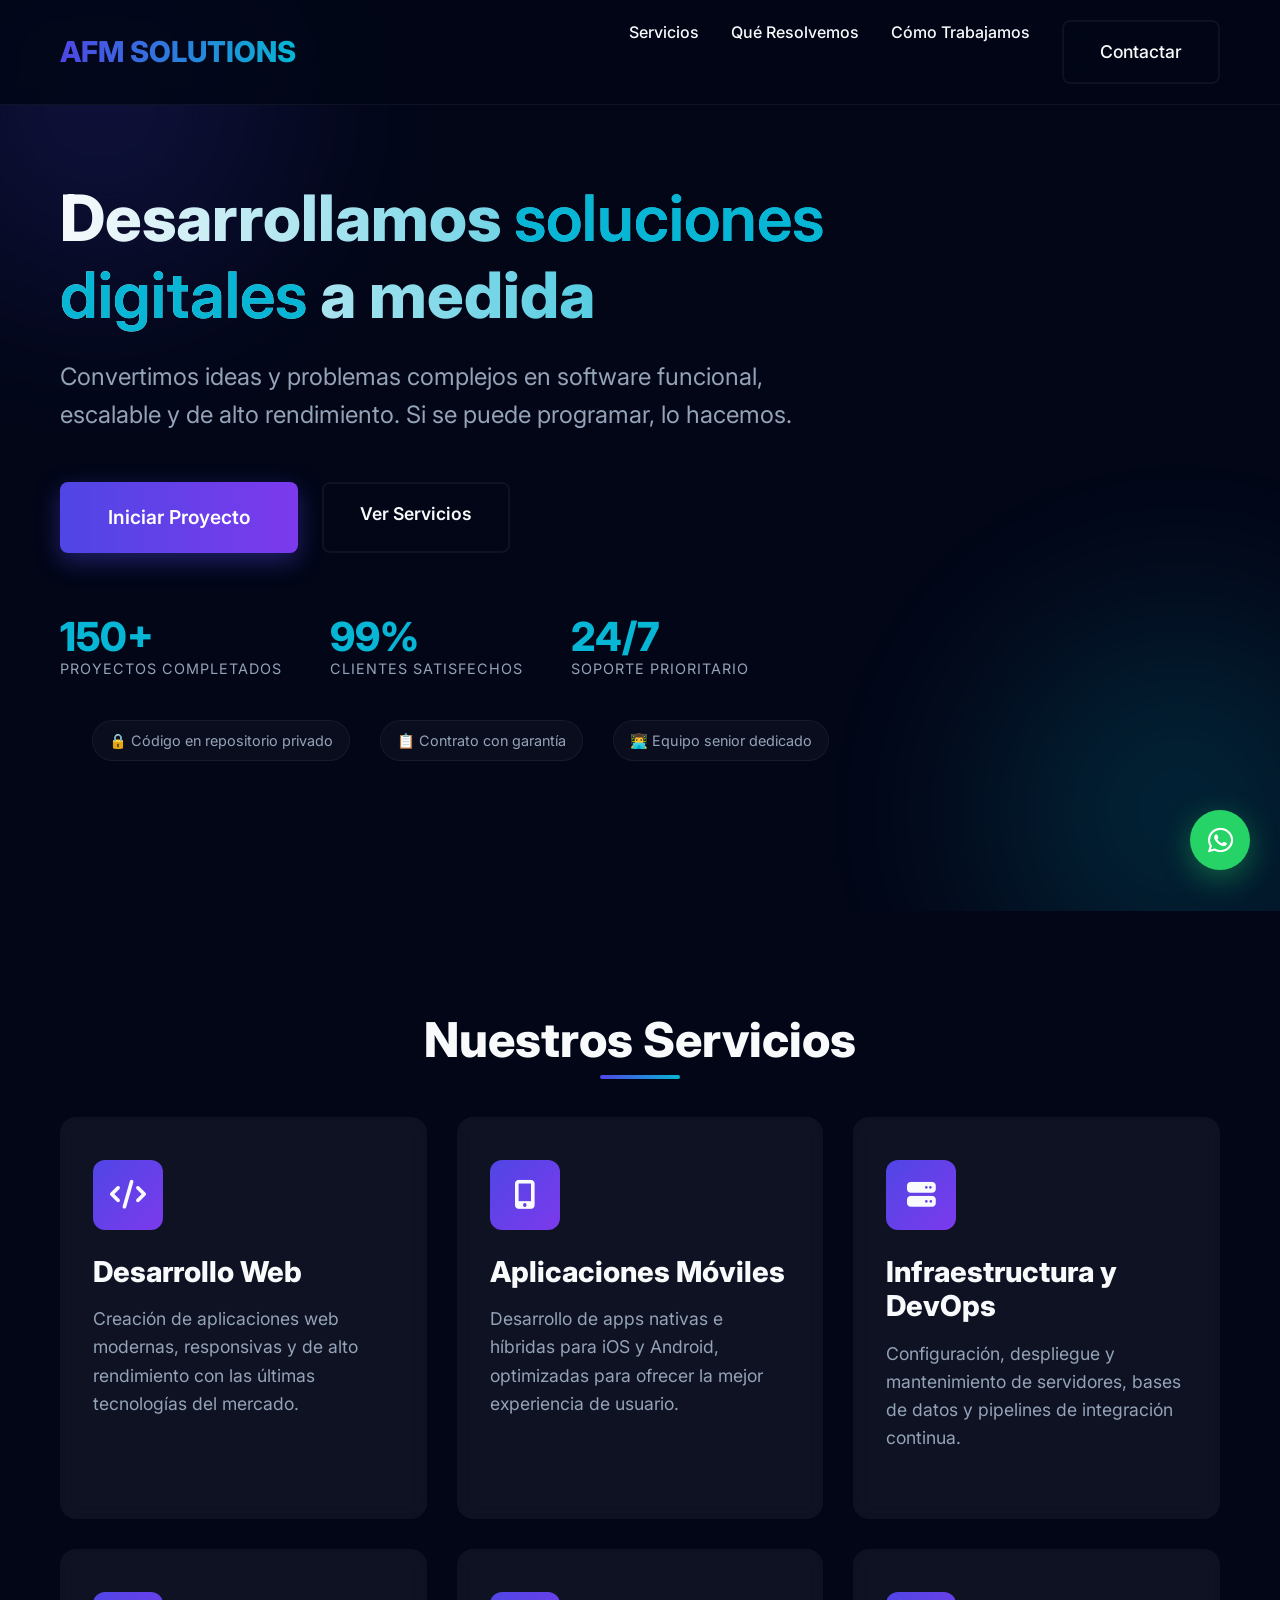
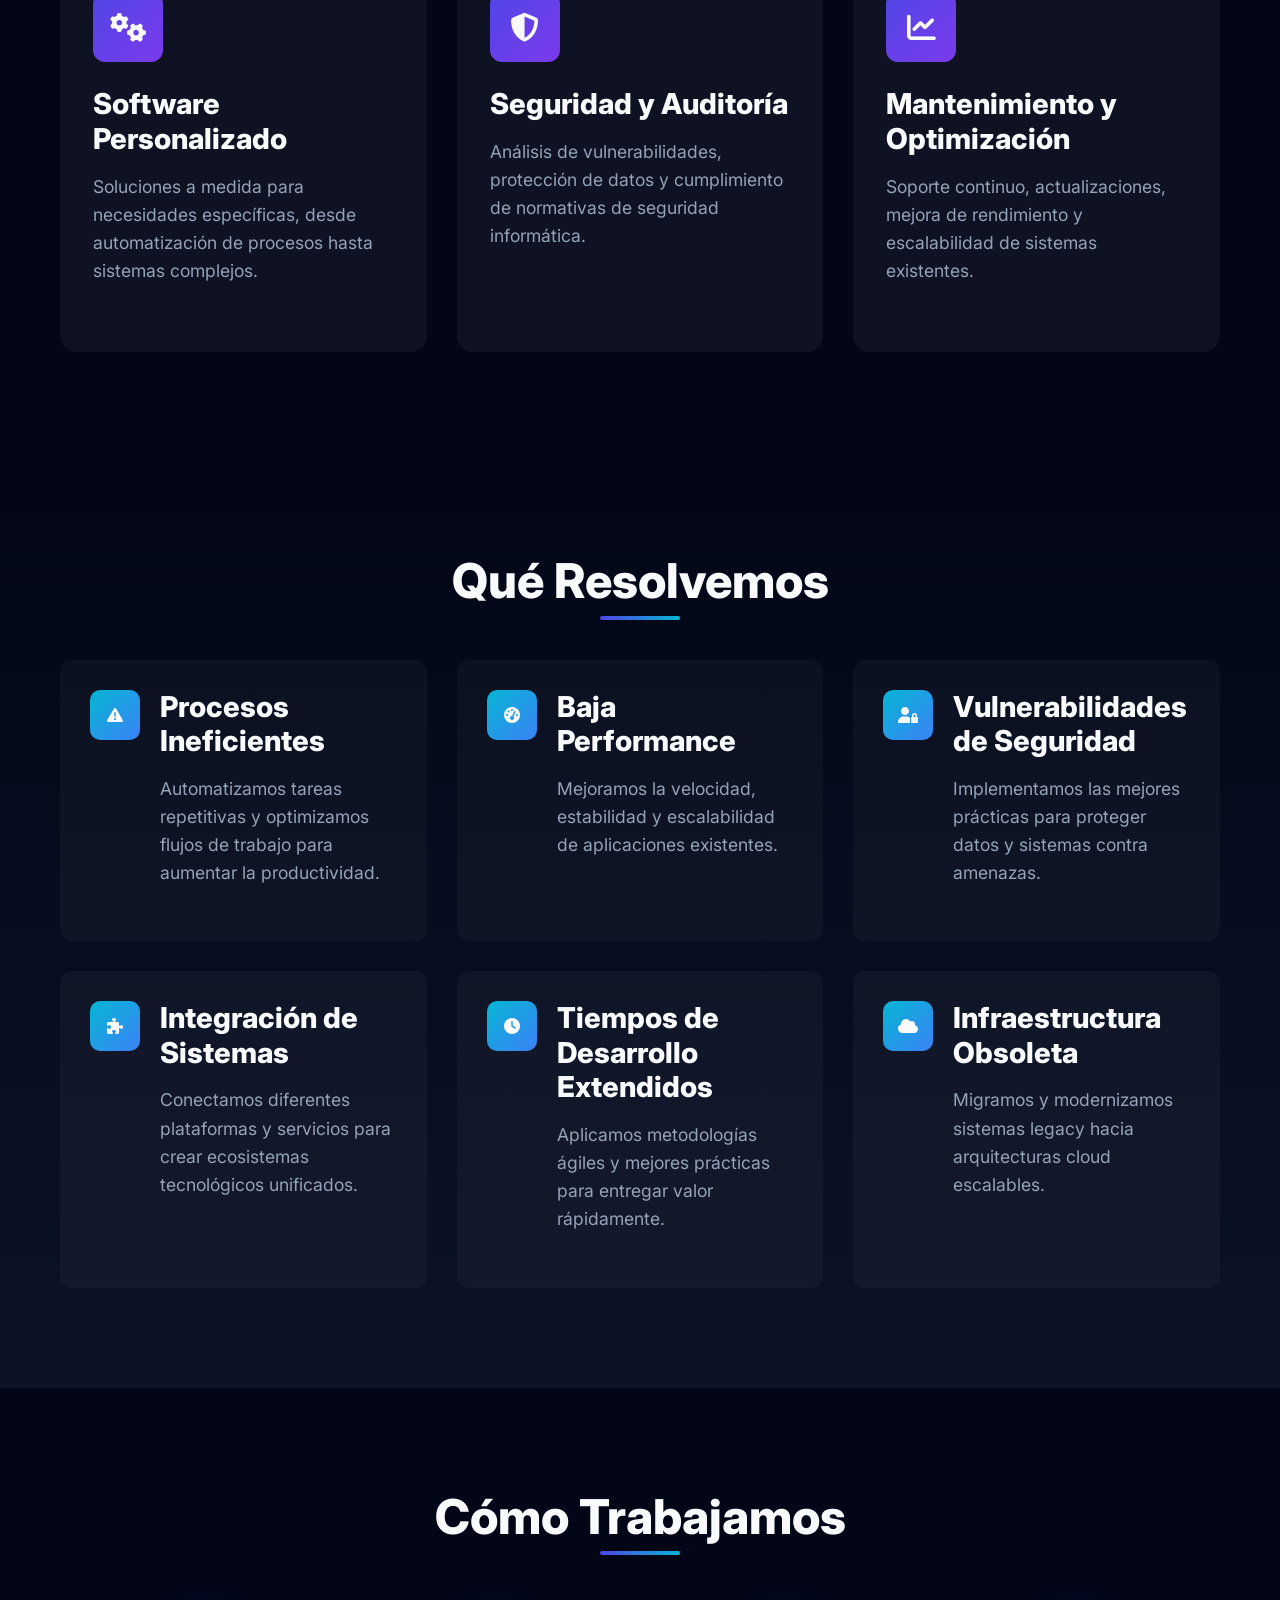
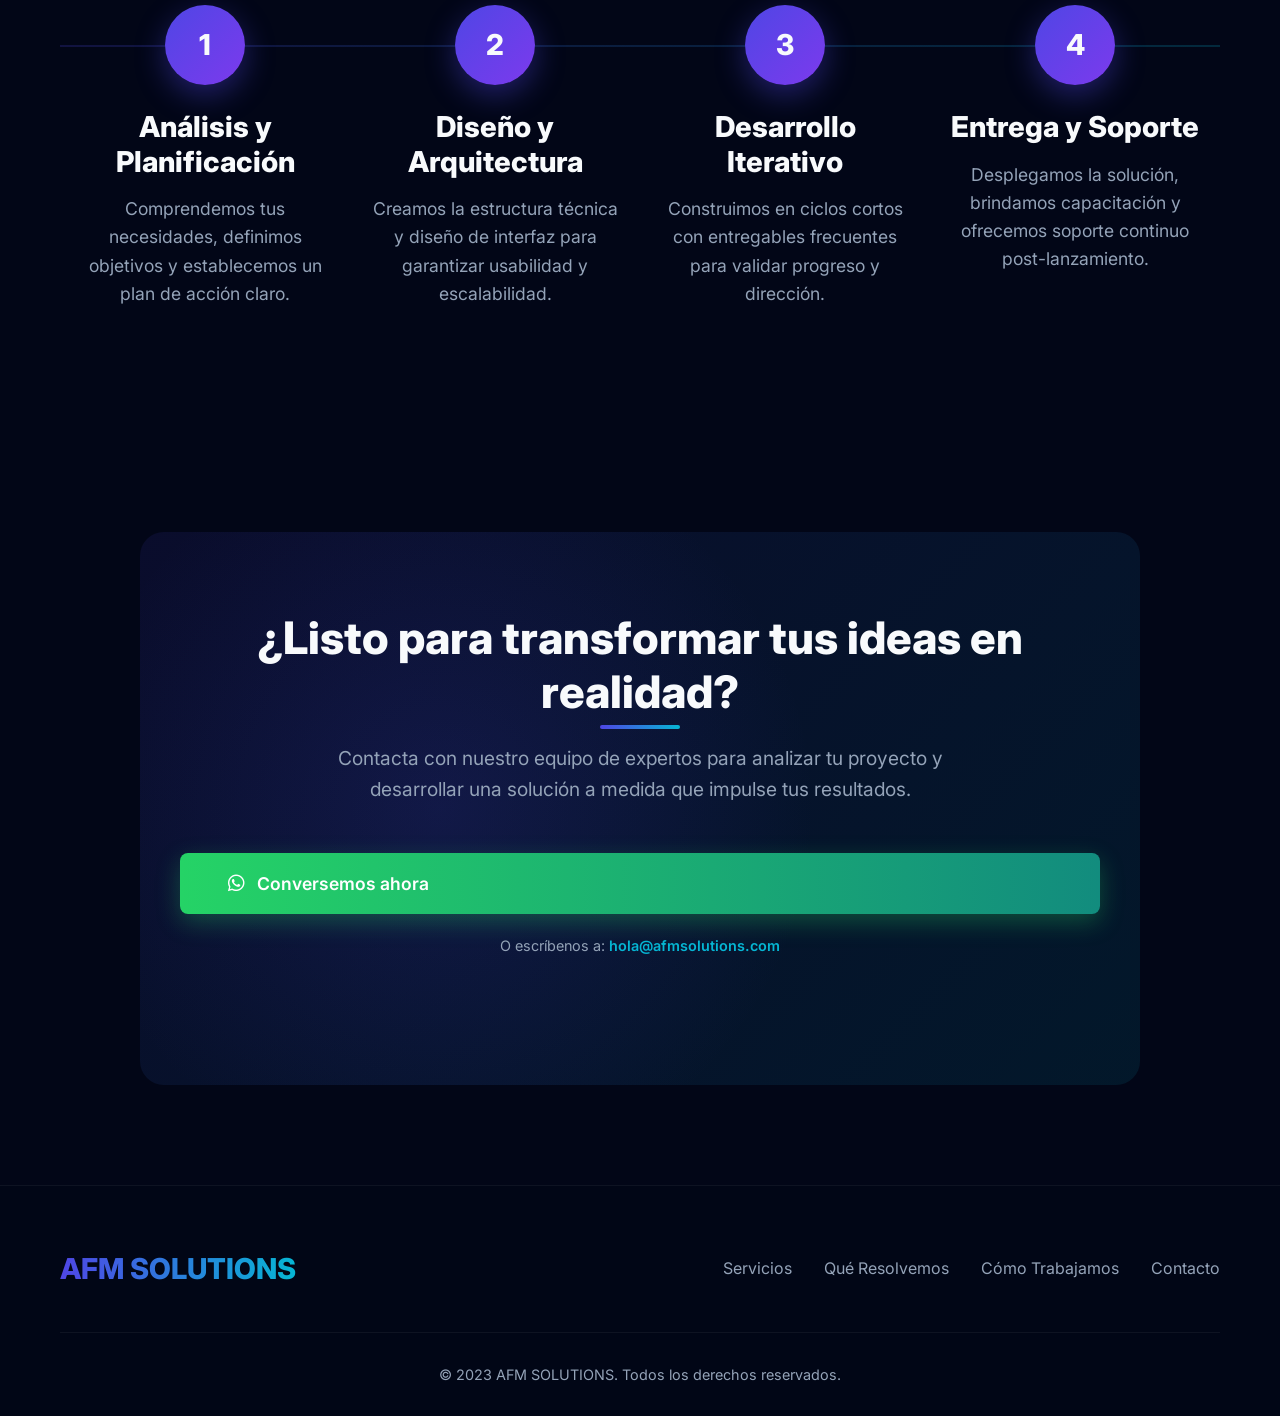
==== commit 58660767: "Update index.html" ====
--- a/index.html
+++ b/index.html
@@ -3,7 +3,7 @@
 <head>
     <meta charset="UTF-8">
     <meta name="viewport" content="width=device-width, initial-scale=1.0">
-    <title>AFM SOLUTIONS | Desarrollo de Software Premium</title>
+    <title>AFM SOLUTIONS | Desarrollo de Software</title>
     <link rel="preconnect" href="https://fonts.googleapis.com">
     <link rel="preconnect" href="https://fonts.gstatic.com" crossorigin>
     <link href="https://fonts.googleapis.com/css2?family=Inter:wght@300;400;500;600;700;800&display=swap" rel="stylesheet">
@@ -1225,7 +1225,6 @@
                         <i class="fab fa-whatsapp"></i>
                         <div class="cta-text">
                             <span class="cta-main">Conversemos ahora</span>
-                            <span class="cta-sub">Respuesta en ≤ 15 min</span>
                         </div>
                     </a>
                     <p style="margin-top: 20px; font-size: 0.9rem;">O escríbenos a: <span class="highlight">hola@afmsolutions.com</span></p>
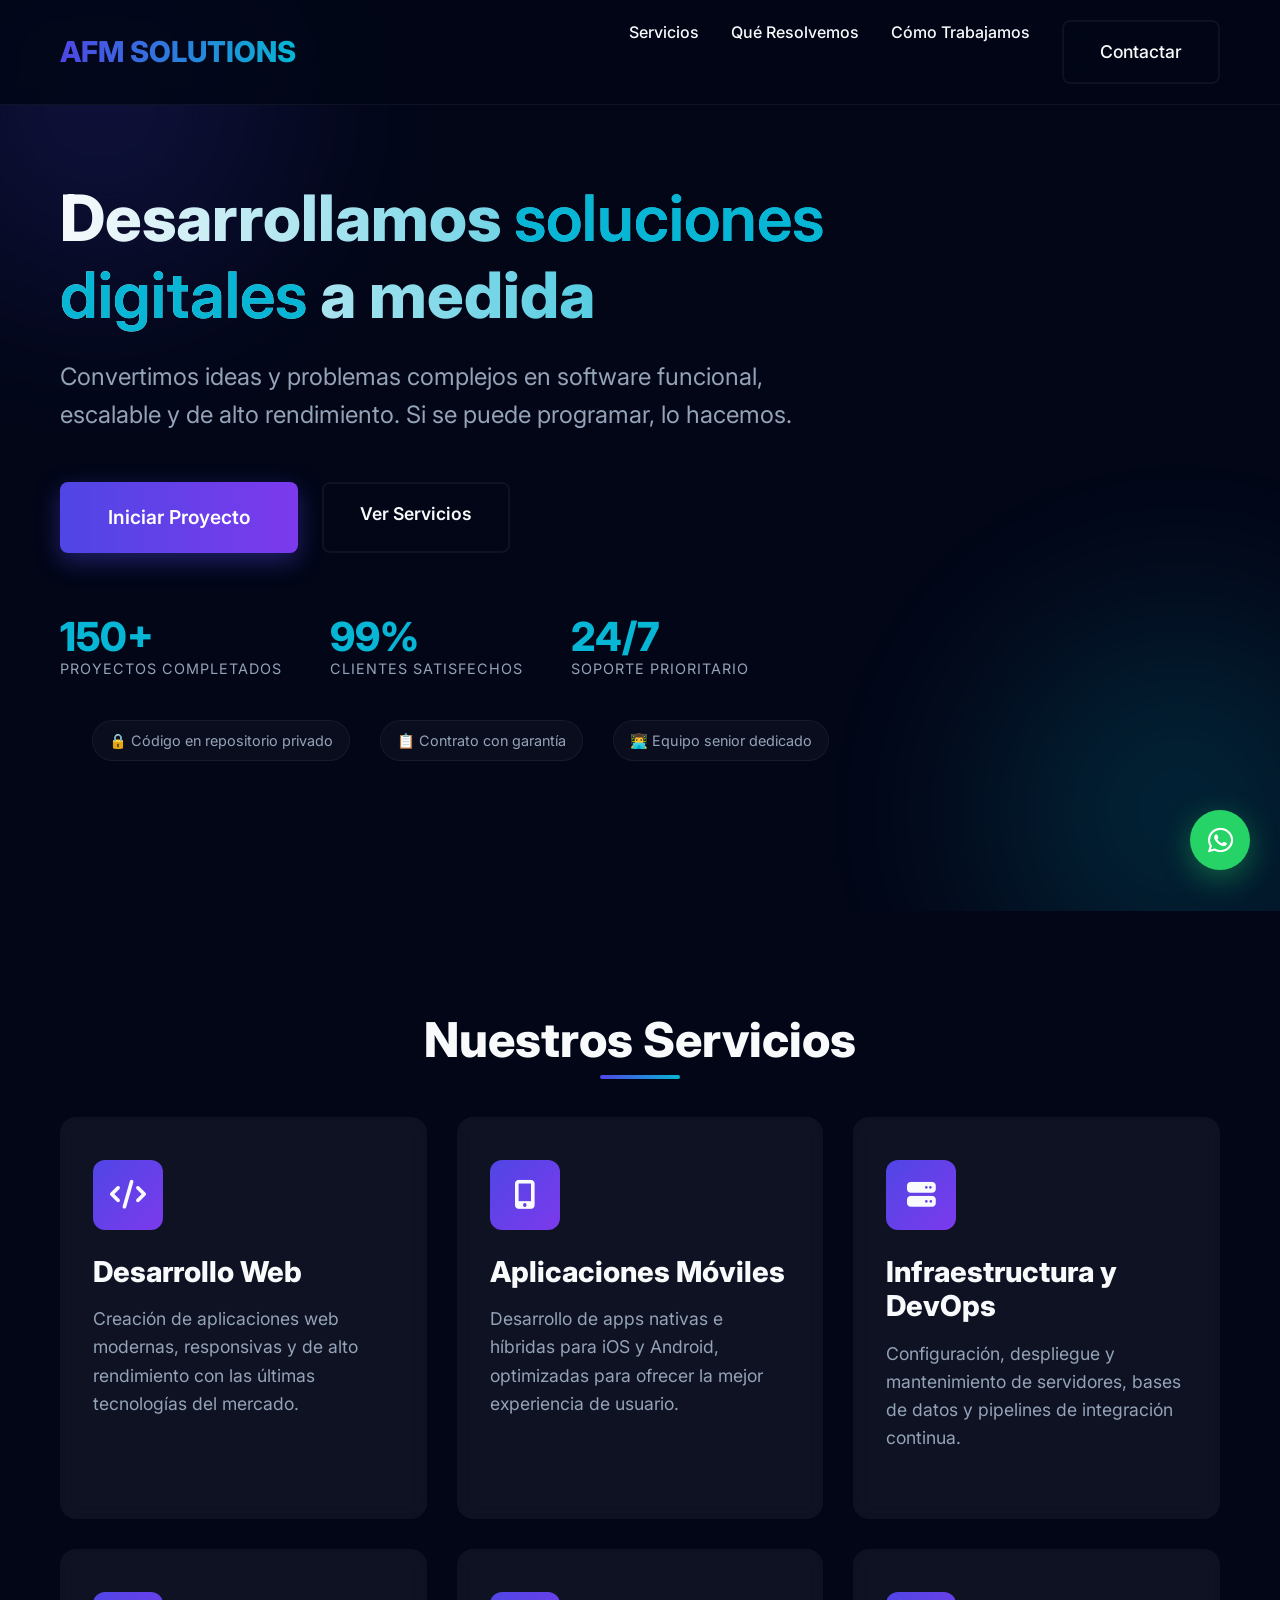
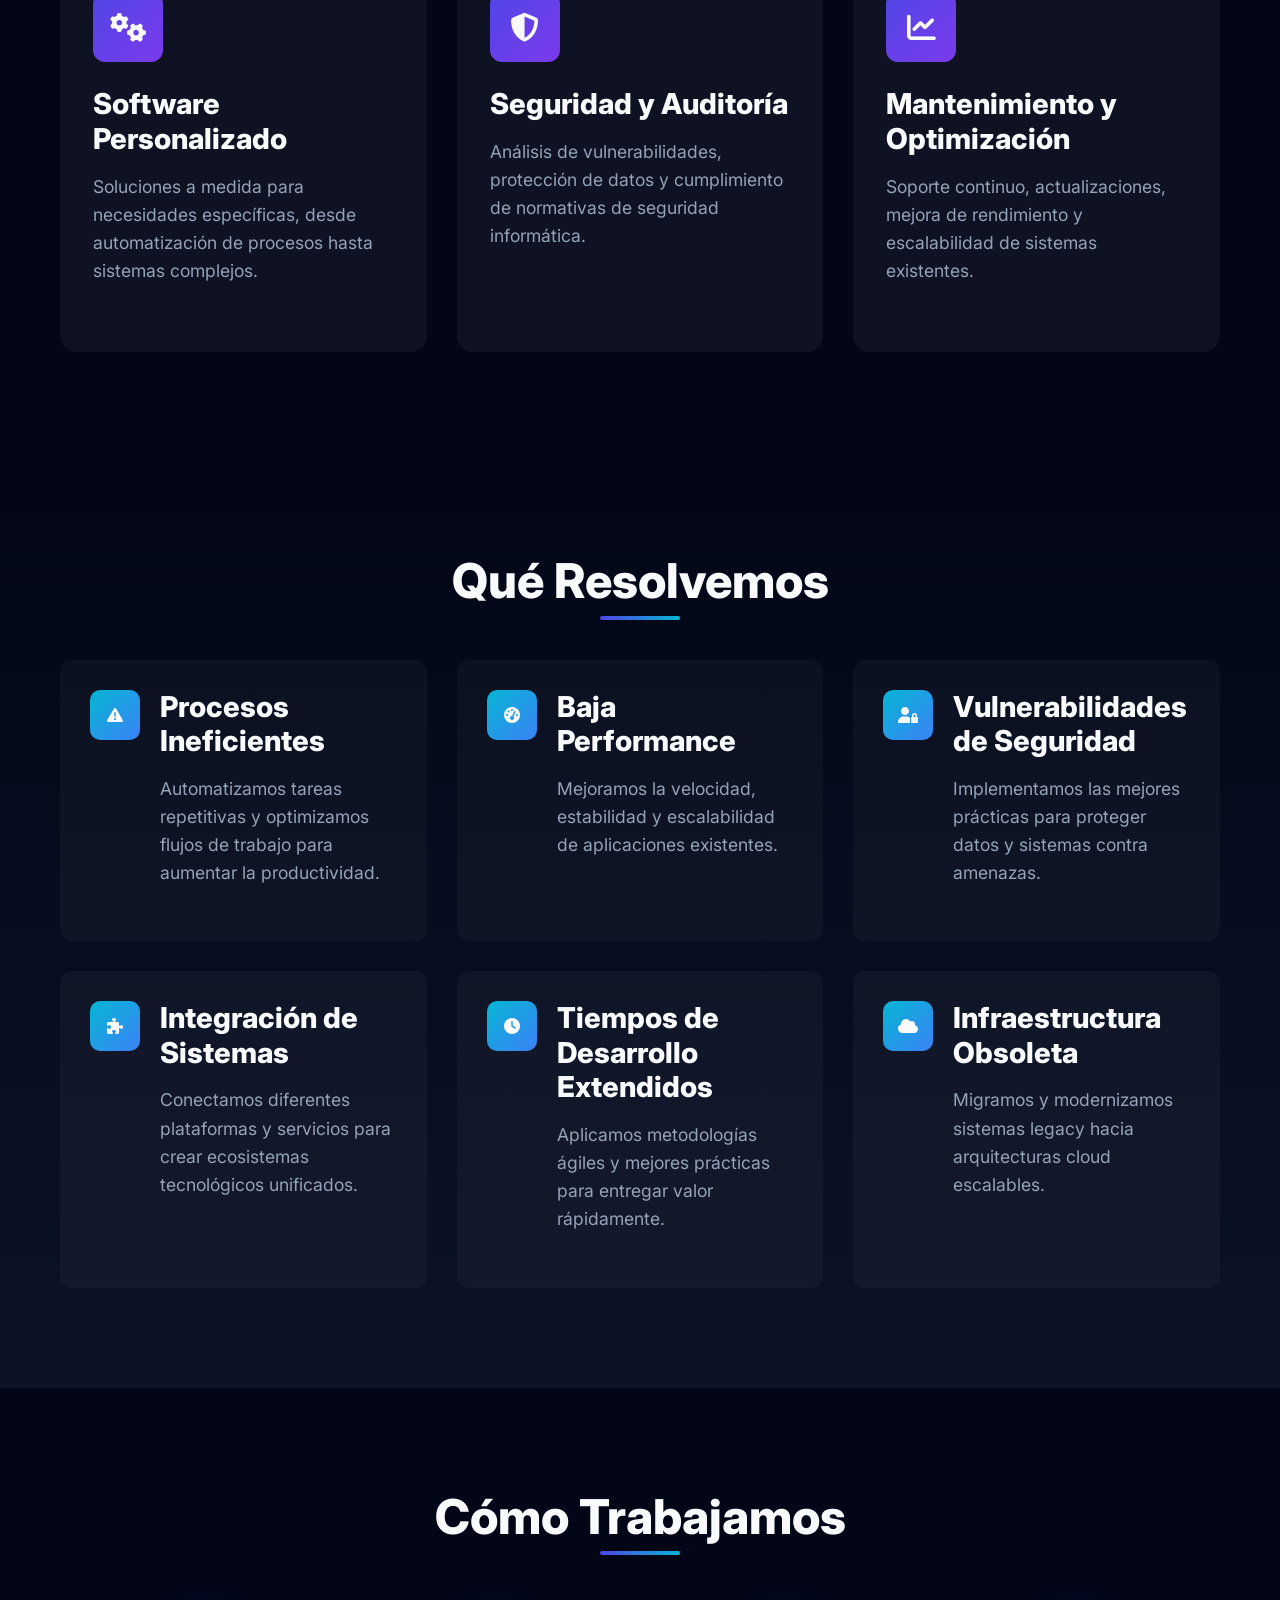
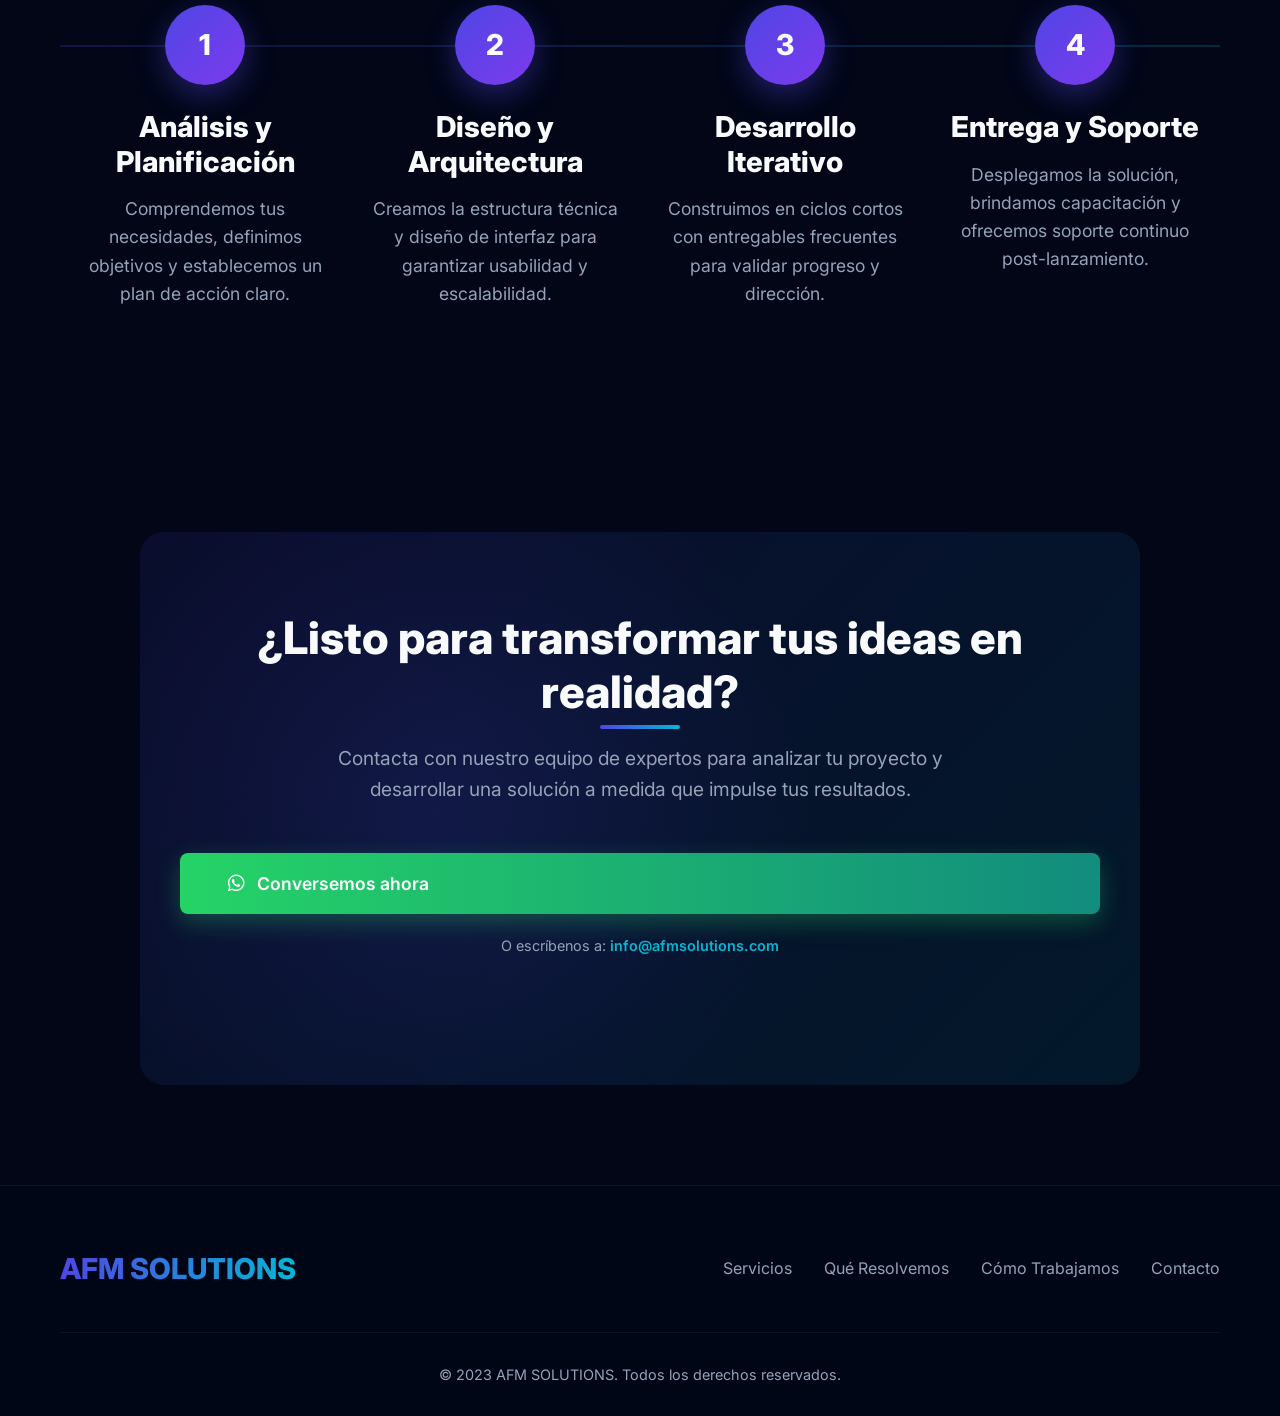
==== commit 79fc5ffc: "Update index.html" ====
--- a/index.html
+++ b/index.html
@@ -1227,7 +1227,7 @@
                             <span class="cta-main">Conversemos ahora</span>
                         </div>
                     </a>
-                    <p style="margin-top: 20px; font-size: 0.9rem;">O escríbenos a: <span class="highlight">hola@afmsolutions.com</span></p>
+                    <p style="margin-top: 20px; font-size: 0.9rem;">O escríbenos a: <span class="highlight">info@afmsolutions.com</span></p>
                 </div>
             </div>
         </div>
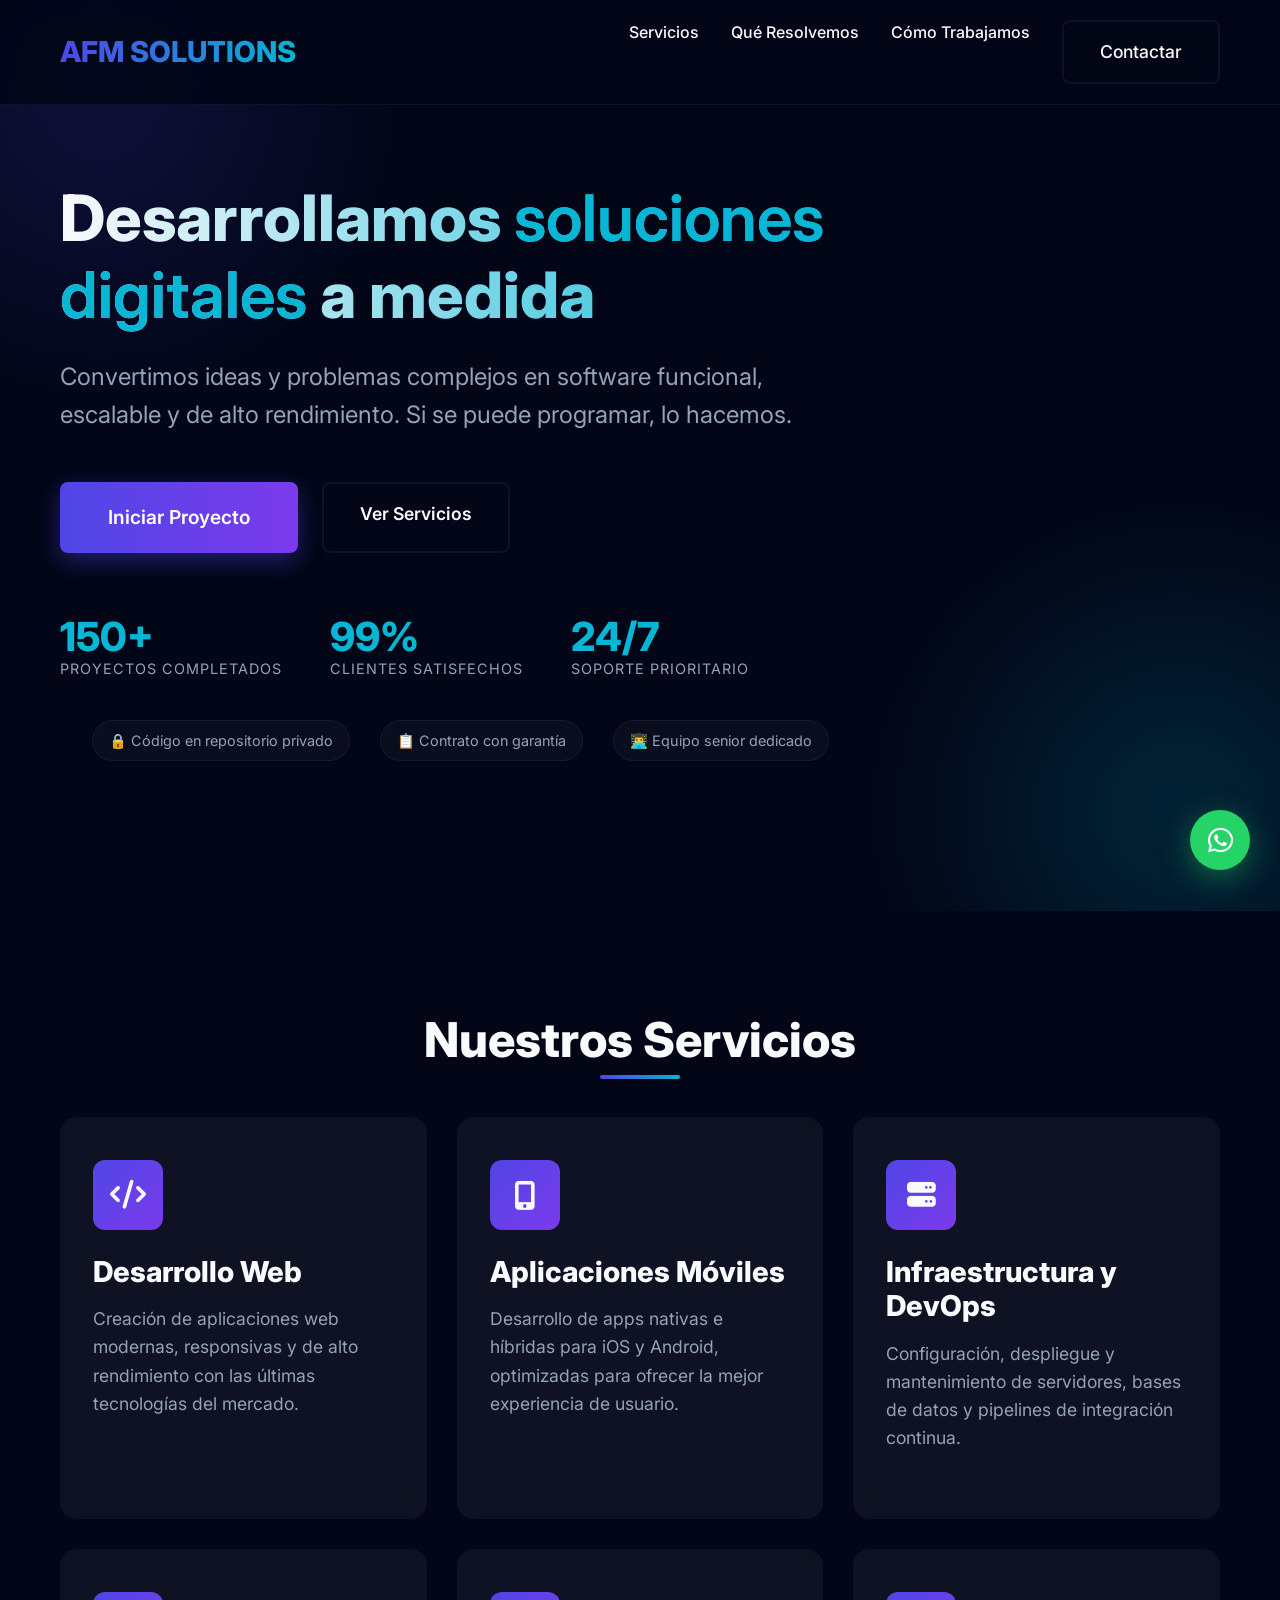
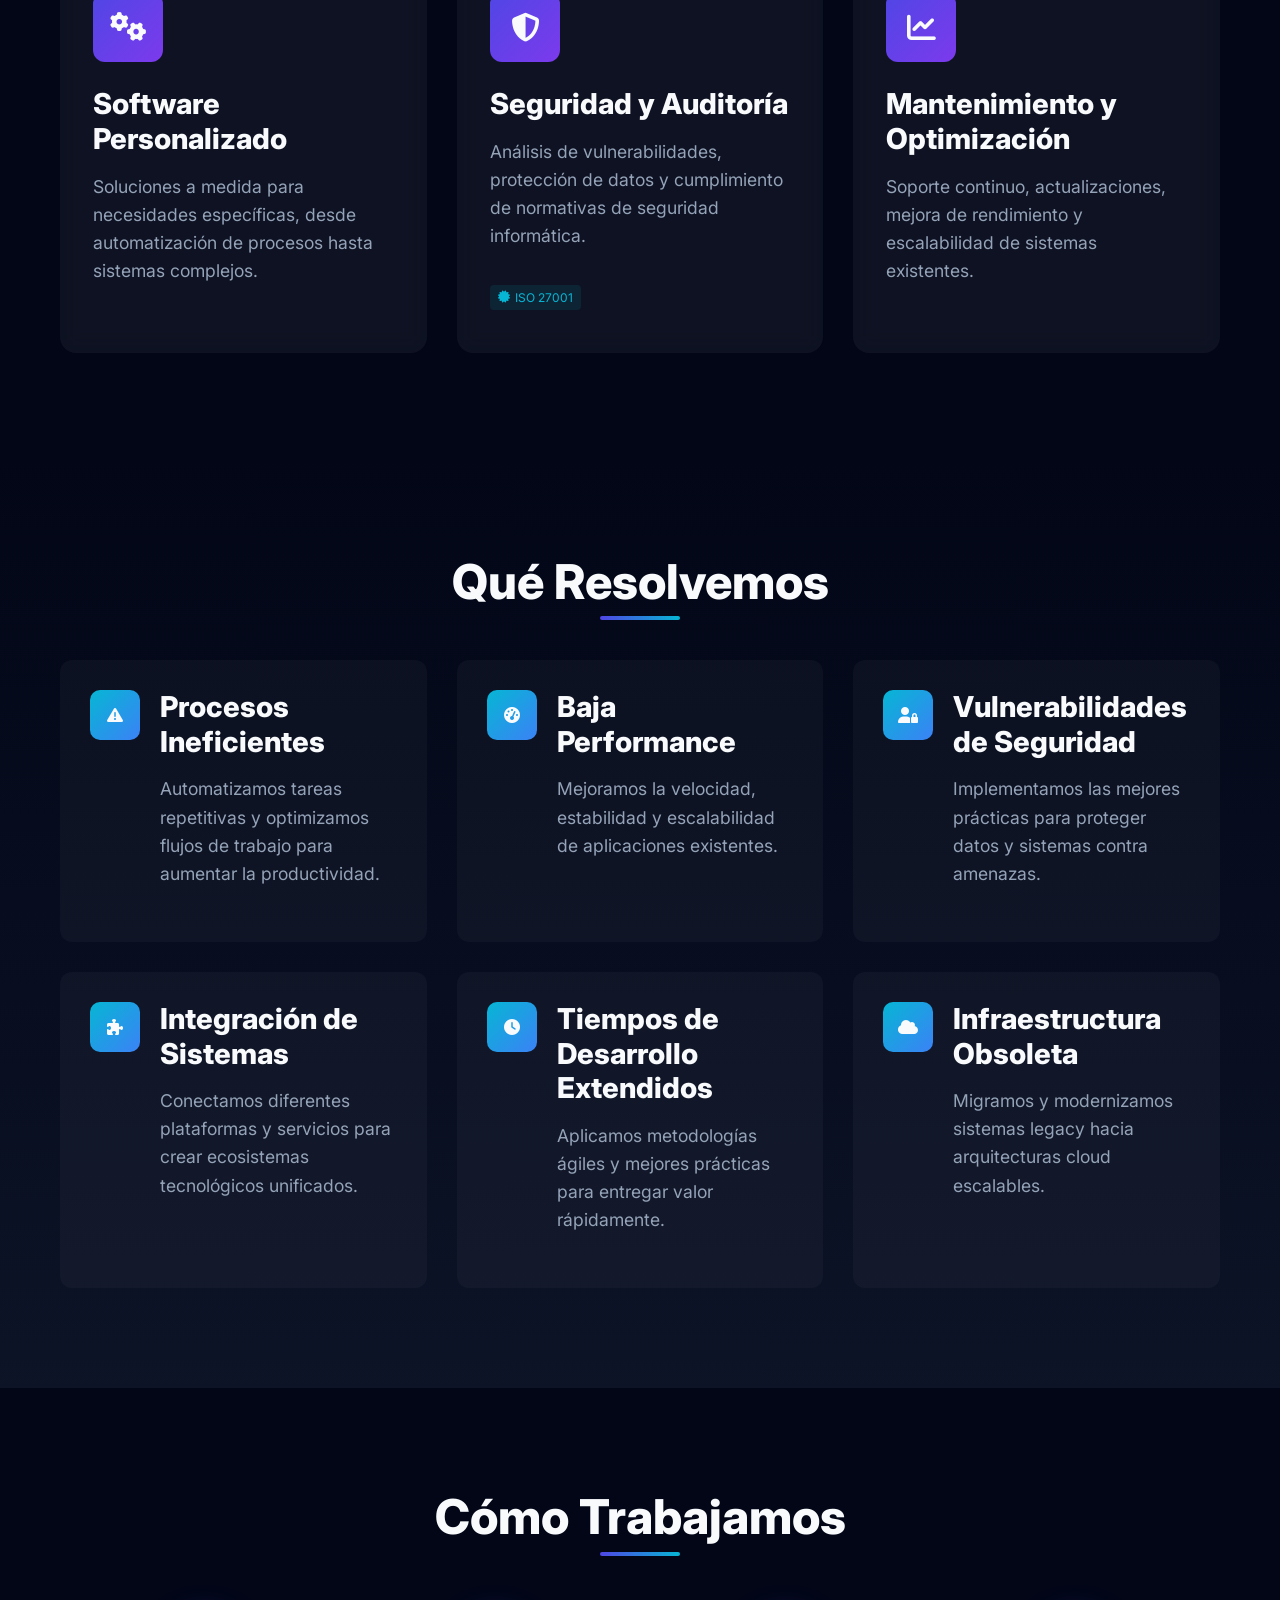
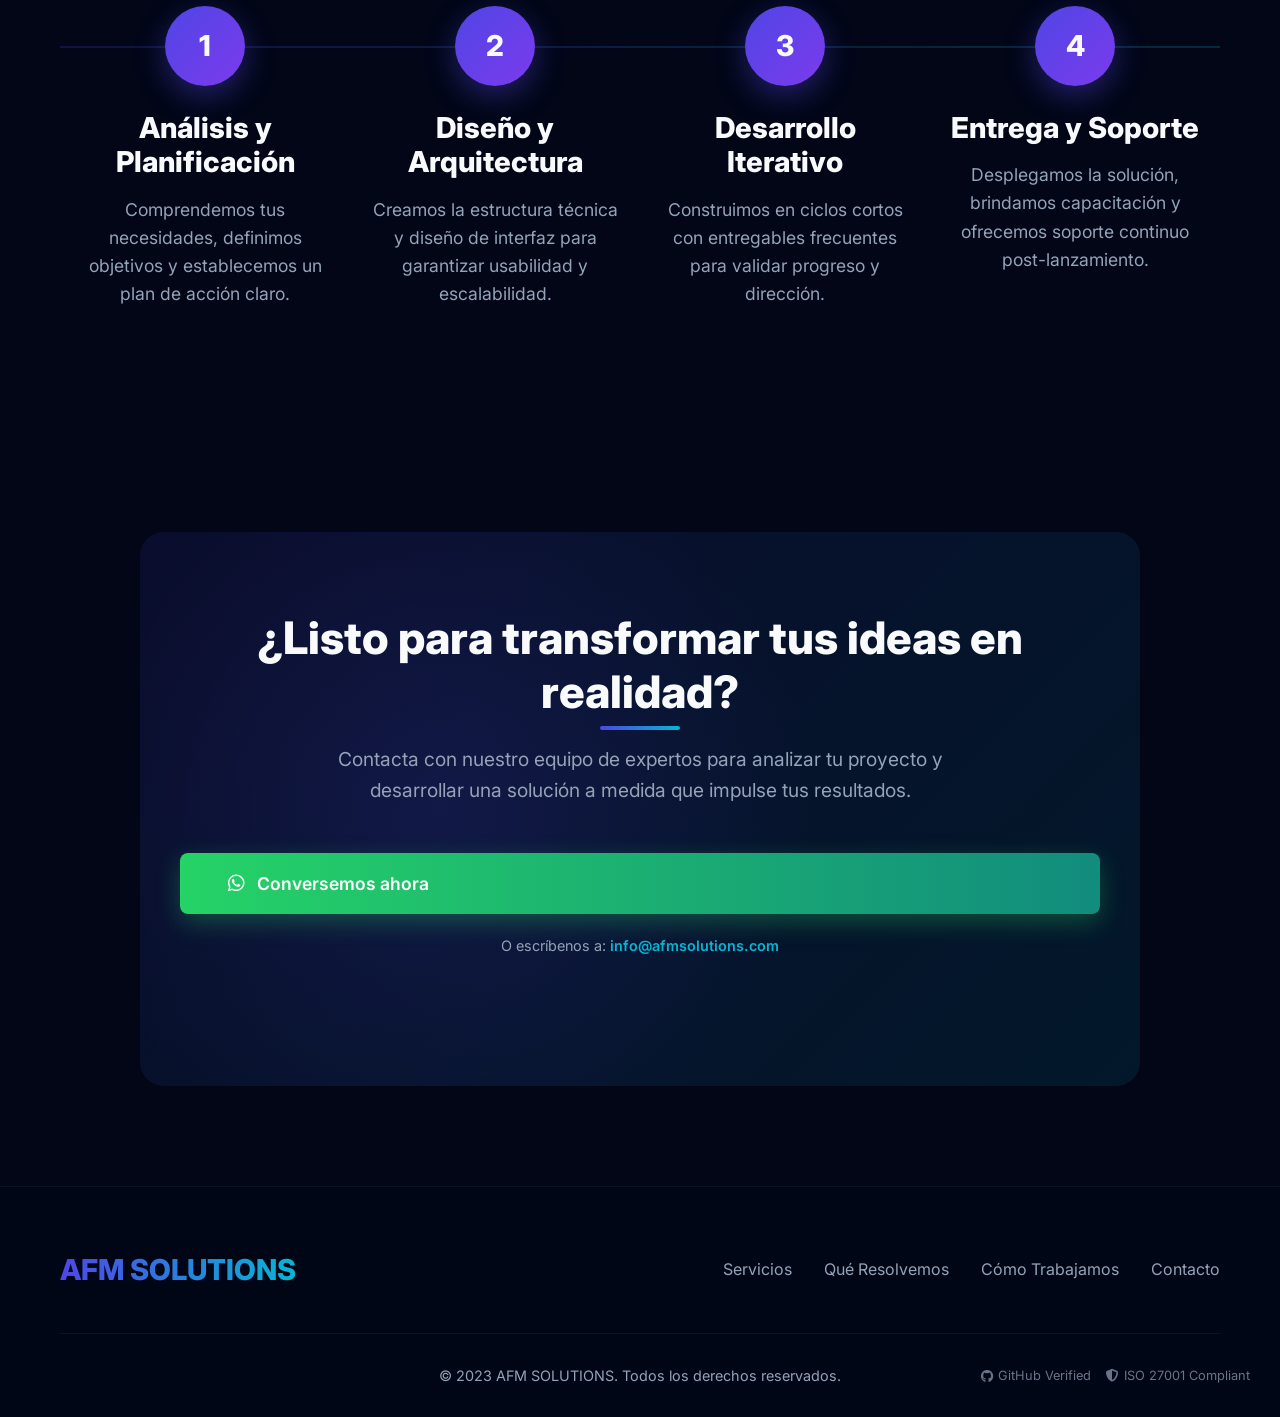
==== commit 95abb58f: "Update index.html" ====
--- a/index.html
+++ b/index.html
@@ -293,6 +293,7 @@
             position: relative;
             overflow: hidden;
             border: 3px solid transparent;
+            min-height: 350px;
         }
 
         .service-card::before {
@@ -318,6 +319,91 @@
             opacity: 1;
         }
 
+        /* Hover effects con datos específicos para cada servicio */
+        .service-card[data-service="web"]:hover::after {
+            content: 'Tiempo promedio: 4-6 semanas';
+            position: absolute;
+            bottom: 15px;
+            left: 30px;
+            font-size: 0.85rem;
+            color: var(--accent);
+            font-weight: 600;
+            background: rgba(2, 6, 23, 0.8);
+            padding: 5px 10px;
+            border-radius: 4px;
+            z-index: 2;
+        }
+
+        .service-card[data-service="mobile"]:hover::after {
+            content: 'Tiempo promedio: 6-10 semanas';
+            position: absolute;
+            bottom: 15px;
+            left: 30px;
+            font-size: 0.85rem;
+            color: var(--accent);
+            font-weight: 600;
+            background: rgba(2, 6, 23, 0.8);
+            padding: 5px 10px;
+            border-radius: 4px;
+            z-index: 2;
+        }
+
+        .service-card[data-service="devops"]:hover::after {
+            content: 'Tiempo promedio: 2-4 semanas';
+            position: absolute;
+            bottom: 15px;
+            left: 30px;
+            font-size: 0.85rem;
+            color: var(--accent);
+            font-weight: 600;
+            background: rgba(2, 6, 23, 0.8);
+            padding: 5px 10px;
+            border-radius: 4px;
+            z-index: 2;
+        }
+
+        .service-card[data-service="custom"]:hover::after {
+            content: 'Tiempo promedio: 8-16 semanas';
+            position: absolute;
+            bottom: 15px;
+            left: 30px;
+            font-size: 0.85rem;
+            color: var(--accent);
+            font-weight: 600;
+            background: rgba(2, 6, 23, 0.8);
+            padding: 5px 10px;
+            border-radius: 4px;
+            z-index: 2;
+        }
+
+        .service-card[data-service="security"]:hover::after {
+            content: 'ISO 27001 | Tiempo: 3-5 semanas';
+            position: absolute;
+            bottom: 15px;
+            left: 30px;
+            font-size: 0.85rem;
+            color: var(--accent);
+            font-weight: 600;
+            background: rgba(2, 6, 23, 0.8);
+            padding: 5px 10px;
+            border-radius: 4px;
+            z-index: 2;
+        }
+
+        .service-card[data-service="maintenance"]:hover::after {
+            content: 'Soporte 24/7 | Respuesta: <2h';
+            position: absolute;
+            bottom: 15px;
+            left: 30px;
+            font-size: 0.85rem;
+            color: var(--accent);
+            font-weight: 600;
+            background: rgba(2, 6, 23, 0.8);
+            padding: 5px 10px;
+            border-radius: 4px;
+            z-index: 2;
+        }
+
         .service-icon {
             width: 70px;
             height: 70px;
@@ -369,7 +455,7 @@
             flex-shrink: 0;
         }
 
-        /* Proceso Section */
+        /* Proceso Section - Mejoras con línea de tiempo */
         .process {
             position: relative;
         }
@@ -392,6 +478,25 @@
             opacity: 0.2;
         }
 
+        /* Barra de progreso animada */
+        .progress-bar-container {
+            position: absolute;
+            top: 40px;
+            left: 0;
+            width: 100%;
+            height: 2px;
+            z-index: 1;
+            overflow: hidden;
+        }
+
+        .progress-bar {
+            height: 100%;
+            background: linear-gradient(90deg, var(--primary), var(--accent));
+            width: 0%;
+            border-radius: 2px;
+            transition: width 1.5s ease-in-out;
+        }
+
         .process-step {
             flex: 1;
             padding: 0 20px;
@@ -412,6 +517,39 @@
             font-weight: 800;
             margin: 0 auto 25px;
             box-shadow: 0 10px 30px var(--glow-primary);
+            position: relative;
+        }
+
+        .step-percentage {
+            position: absolute;
+            top: -25px;
+            left: 50%;
+            transform: translateX(-50%);
+            background: var(--accent);
+            color: white;
+            padding: 4px 10px;
+            border-radius: 20px;
+            font-size: 0.85rem;
+            font-weight: 600;
+            white-space: nowrap;
+            opacity: 0;
+            transition: opacity 0.3s ease;
+            z-index: 3;
+        }
+
+        .step-percentage::after {
+            content: '';
+            position: absolute;
+            top: 100%;
+            left: 50%;
+            transform: translateX(-50%);
+            border-width: 5px;
+            border-style: solid;
+            border-color: var(--accent) transparent transparent transparent;
+        }
+
+        .process-step:hover .step-percentage {
+            opacity: 1;
         }
 
         .step-content {
@@ -462,6 +600,7 @@
             background: rgba(2, 6, 23, 0.9);
             padding: 60px 0 30px;
             border-top: 1px solid rgba(255, 255, 255, 0.05);
+            position: relative;
         }
 
         .footer-content {
@@ -492,6 +631,42 @@
             font-size: 0.9rem;
             padding-top: 30px;
             border-top: 1px solid rgba(255, 255, 255, 0.05);
+        }
+
+        /* Certificaciones sutiles */
+        .certification-badges {
+            position: absolute;
+            bottom: 30px;
+            right: 30px;
+            display: flex;
+            gap: 15px;
+            align-items: center;
+        }
+
+        .github-verified, .iso-certified {
+            display: flex;
+            align-items: center;
+            gap: 5px;
+            font-size: 0.8rem;
+            color: var(--gray);
+            opacity: 0.7;
+            transition: opacity 0.3s ease;
+        }
+
+        .github-verified:hover, .iso-certified:hover {
+            opacity: 1;
+        }
+
+        .iso-badge {
+            display: inline-flex;
+            align-items: center;
+            gap: 5px;
+            background: rgba(6, 182, 212, 0.1);
+            padding: 3px 8px;
+            border-radius: 4px;
+            font-size: 0.75rem;
+            margin-top: 10px;
+            color: var(--accent);
         }
 
         /* === NUEVOS ESTILOS PARA EL FORMULARIO === */
@@ -855,6 +1030,13 @@
                 top: 0;
             }
             
+            .progress-bar-container {
+                width: 2px;
+                height: 100%;
+                left: 40px;
+                top: 0;
+            }
+            
             .process-step {
                 display: flex;
                 align-items: center;
@@ -868,8 +1050,27 @@
                 margin: 0;
             }
             
+            .step-percentage {
+                top: 50%;
+                left: -70px;
+                transform: translateY(-50%);
+            }
+            
+            .step-percentage::after {
+                top: 50%;
+                left: 100%;
+                transform: translateY(-50%);
+                border-color: transparent transparent transparent var(--accent);
+            }
+            
             .hero-stats {
                 justify-content: space-between;
+            }
+            
+            .certification-badges {
+                position: static;
+                justify-content: center;
+                margin-top: 20px;
             }
         }
 
@@ -1068,42 +1269,45 @@
         <div class="container">
             <h2>Nuestros Servicios</h2>
             <div class="services-grid">
-                <div class="service-card float-animation">
+                <div class="service-card float-animation" data-service="web">
                     <div class="service-icon">
                         <i class="fas fa-code"></i>
                     </div>
                     <h3>Desarrollo Web</h3>
                     <p>Creación de aplicaciones web modernas, responsivas y de alto rendimiento con las últimas tecnologías del mercado.</p>
                 </div>
-                <div class="service-card float-animation" style="animation-delay: 0.2s;">
+                <div class="service-card float-animation" data-service="mobile" style="animation-delay: 0.2s;">
                     <div class="service-icon">
                         <i class="fas fa-mobile-alt"></i>
                     </div>
                     <h3>Aplicaciones Móviles</h3>
                     <p>Desarrollo de apps nativas e híbridas para iOS y Android, optimizadas para ofrecer la mejor experiencia de usuario.</p>
                 </div>
-                <div class="service-card float-animation" style="animation-delay: 0.4s;">
+                <div class="service-card float-animation" data-service="devops" style="animation-delay: 0.4s;">
                     <div class="service-icon">
                         <i class="fas fa-server"></i>
                     </div>
                     <h3>Infraestructura y DevOps</h3>
                     <p>Configuración, despliegue y mantenimiento de servidores, bases de datos y pipelines de integración continua.</p>
                 </div>
-                <div class="service-card float-animation" style="animation-delay: 0.6s;">
+                <div class="service-card float-animation" data-service="custom" style="animation-delay: 0.6s;">
                     <div class="service-icon">
                         <i class="fas fa-cogs"></i>
                     </div>
                     <h3>Software Personalizado</h3>
                     <p>Soluciones a medida para necesidades específicas, desde automatización de procesos hasta sistemas complejos.</p>
                 </div>
-                <div class="service-card float-animation" style="animation-delay: 0.8s;">
+                <div class="service-card float-animation" data-service="security" style="animation-delay: 0.8s;">
                     <div class="service-icon">
                         <i class="fas fa-shield-alt"></i>
                     </div>
                     <h3>Seguridad y Auditoría</h3>
                     <p>Análisis de vulnerabilidades, protección de datos y cumplimiento de normativas de seguridad informática.</p>
-                </div>
-                <div class="service-card float-animation" style="animation-delay: 1s;">
+                    <span class="iso-badge">
+                        <i class="fas fa-certificate"></i> ISO 27001
+                    </span>
+                </div>
+                <div class="service-card float-animation" data-service="maintenance" style="animation-delay: 1s;">
                     <div class="service-icon">
                         <i class="fas fa-chart-line"></i>
                     </div>
@@ -1182,8 +1386,14 @@
         <div class="container">
             <h2>Cómo Trabajamos</h2>
             <div class="process-steps">
+                <!-- Barra de progreso animada -->
+                <div class="progress-bar-container">
+                    <div class="progress-bar" id="progress-bar"></div>
+                </div>
+                
                 <div class="process-step">
                     <div class="step-number">1</div>
+                    <div class="step-percentage">Paso 1: Análisis (10%)</div>
                     <div class="step-content">
                         <h3>Análisis y Planificación</h3>
                         <p>Comprendemos tus necesidades, definimos objetivos y establecemos un plan de acción claro.</p>
@@ -1191,6 +1401,7 @@
                 </div>
                 <div class="process-step">
                     <div class="step-number">2</div>
+                    <div class="step-percentage">Paso 2: Diseño (30%)</div>
                     <div class="step-content">
                         <h3>Diseño y Arquitectura</h3>
                         <p>Creamos la estructura técnica y diseño de interfaz para garantizar usabilidad y escalabilidad.</p>
@@ -1198,6 +1409,7 @@
                 </div>
                 <div class="process-step">
                     <div class="step-number">3</div>
+                    <div class="step-percentage">Paso 3: Desarrollo (60%)</div>
                     <div class="step-content">
                         <h3>Desarrollo Iterativo</h3>
                         <p>Construimos en ciclos cortos con entregables frecuentes para validar progreso y dirección.</p>
@@ -1205,6 +1417,7 @@
                 </div>
                 <div class="process-step">
                     <div class="step-number">4</div>
+                    <div class="step-percentage">Paso 4: Entrega (100%)</div>
                     <div class="step-content">
                         <h3>Entrega y Soporte</h3>
                         <p>Desplegamos la solución, brindamos capacitación y ofrecemos soporte continuo post-lanzamiento.</p>
@@ -1247,6 +1460,18 @@
             </div>
             <div class="copyright">
                 &copy; 2023 AFM SOLUTIONS. Todos los derechos reservados.
+            </div>
+            
+            <!-- Certificaciones sutiles -->
+            <div class="certification-badges">
+                <div class="github-verified">
+                    <i class="fab fa-github"></i>
+                    <span>GitHub Verified</span>
+                </div>
+                <div class="iso-certified">
+                    <i class="fas fa-shield-alt"></i>
+                    <span>ISO 27001 Compliant</span>
+                </div>
             </div>
         </div>
     </footer>
@@ -1368,6 +1593,7 @@
         const projectForm = document.getElementById('project-briefing-form');
         const otroCheckbox = document.getElementById('otro-checkbox');
         const otroInput = document.getElementById('otro-input');
+        const progressBar = document.getElementById('progress-bar');
 
         // Función para abrir el modal
         function openBriefingModal(e) {
@@ -1407,6 +1633,41 @@
                 otroInput.value = '';
             }
         });
+
+        // Animar la barra de progreso al hacer scroll
+        function animateProgressBar() {
+            const processSection = document.querySelector('.process');
+            const processSteps = document.querySelectorAll('.process-step');
+            
+            if (!processSection || !progressBar) return;
+            
+            const sectionTop = processSection.offsetTop;
+            const sectionHeight = processSection.offsetHeight;
+            const windowHeight = window.innerHeight;
+            const scrollPosition = window.scrollY;
+            
+            // Calcular el porcentaje de scroll dentro de la sección
+            let progress = 0;
+            
+            if (scrollPosition > sectionTop - windowHeight + 100) {
+                const scrollProgress = scrollPosition - (sectionTop - windowHeight + 100);
+                const maxScroll = sectionHeight + 100;
+                progress = Math.min((scrollProgress / maxScroll) * 100, 100);
+            }
+            
+            // Actualizar la barra de progreso
+            progressBar.style.width = `${progress}%`;
+            
+            // Resaltar los pasos según el progreso
+            processSteps.forEach((step, index) => {
+                const stepPercentage = (index + 1) * 25;
+                if (progress >= stepPercentage) {
+                    step.classList.add('active');
+                } else {
+                    step.classList.remove('active');
+                }
+            });
+        }
 
         // Manejar envío del formulario
         projectForm.addEventListener('submit', function(e) {
@@ -1547,6 +1808,10 @@
             observer.observe(el);
         });
 
+        // Animar la barra de progreso al hacer scroll
+        window.addEventListener('scroll', animateProgressBar);
+        window.addEventListener('load', animateProgressBar);
+
         // Cambiar texto del CTA después de 1 minuto
         setTimeout(() => {
             const ctaMain = document.querySelector('.cta-main');
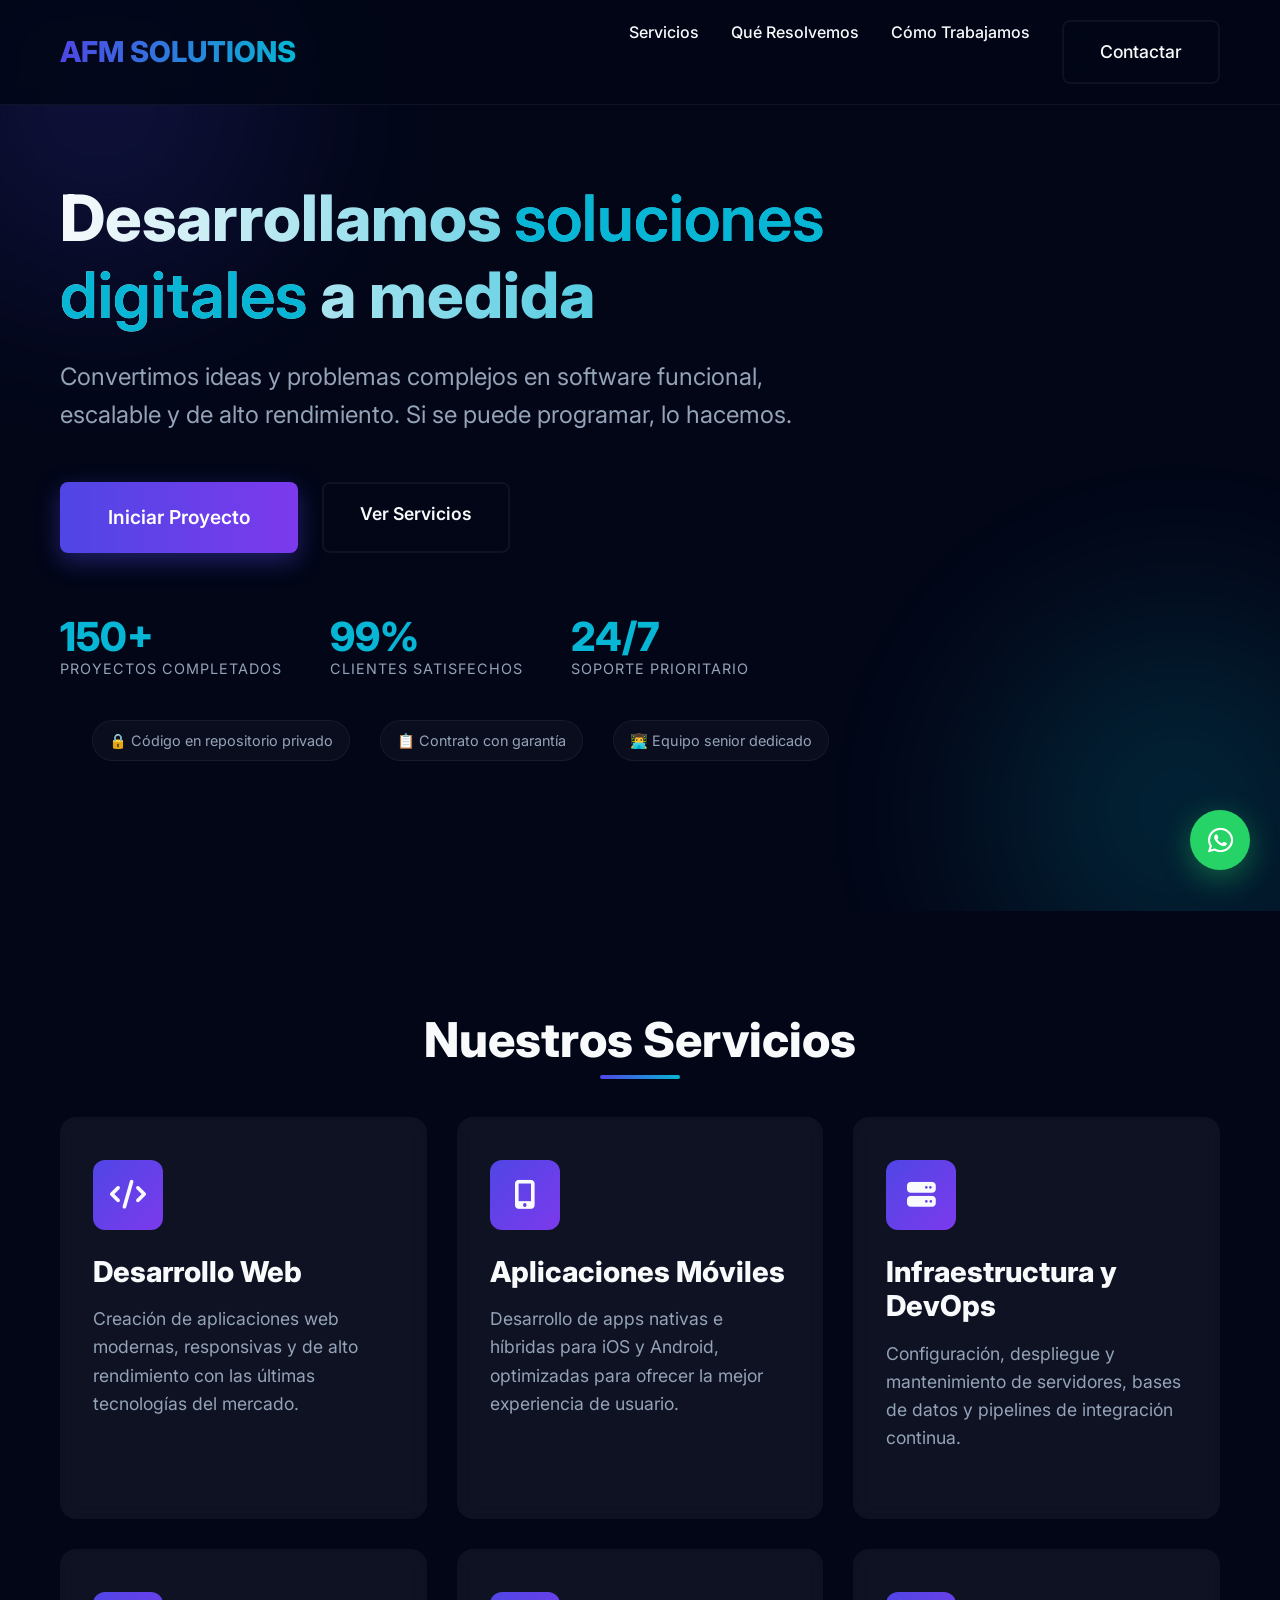
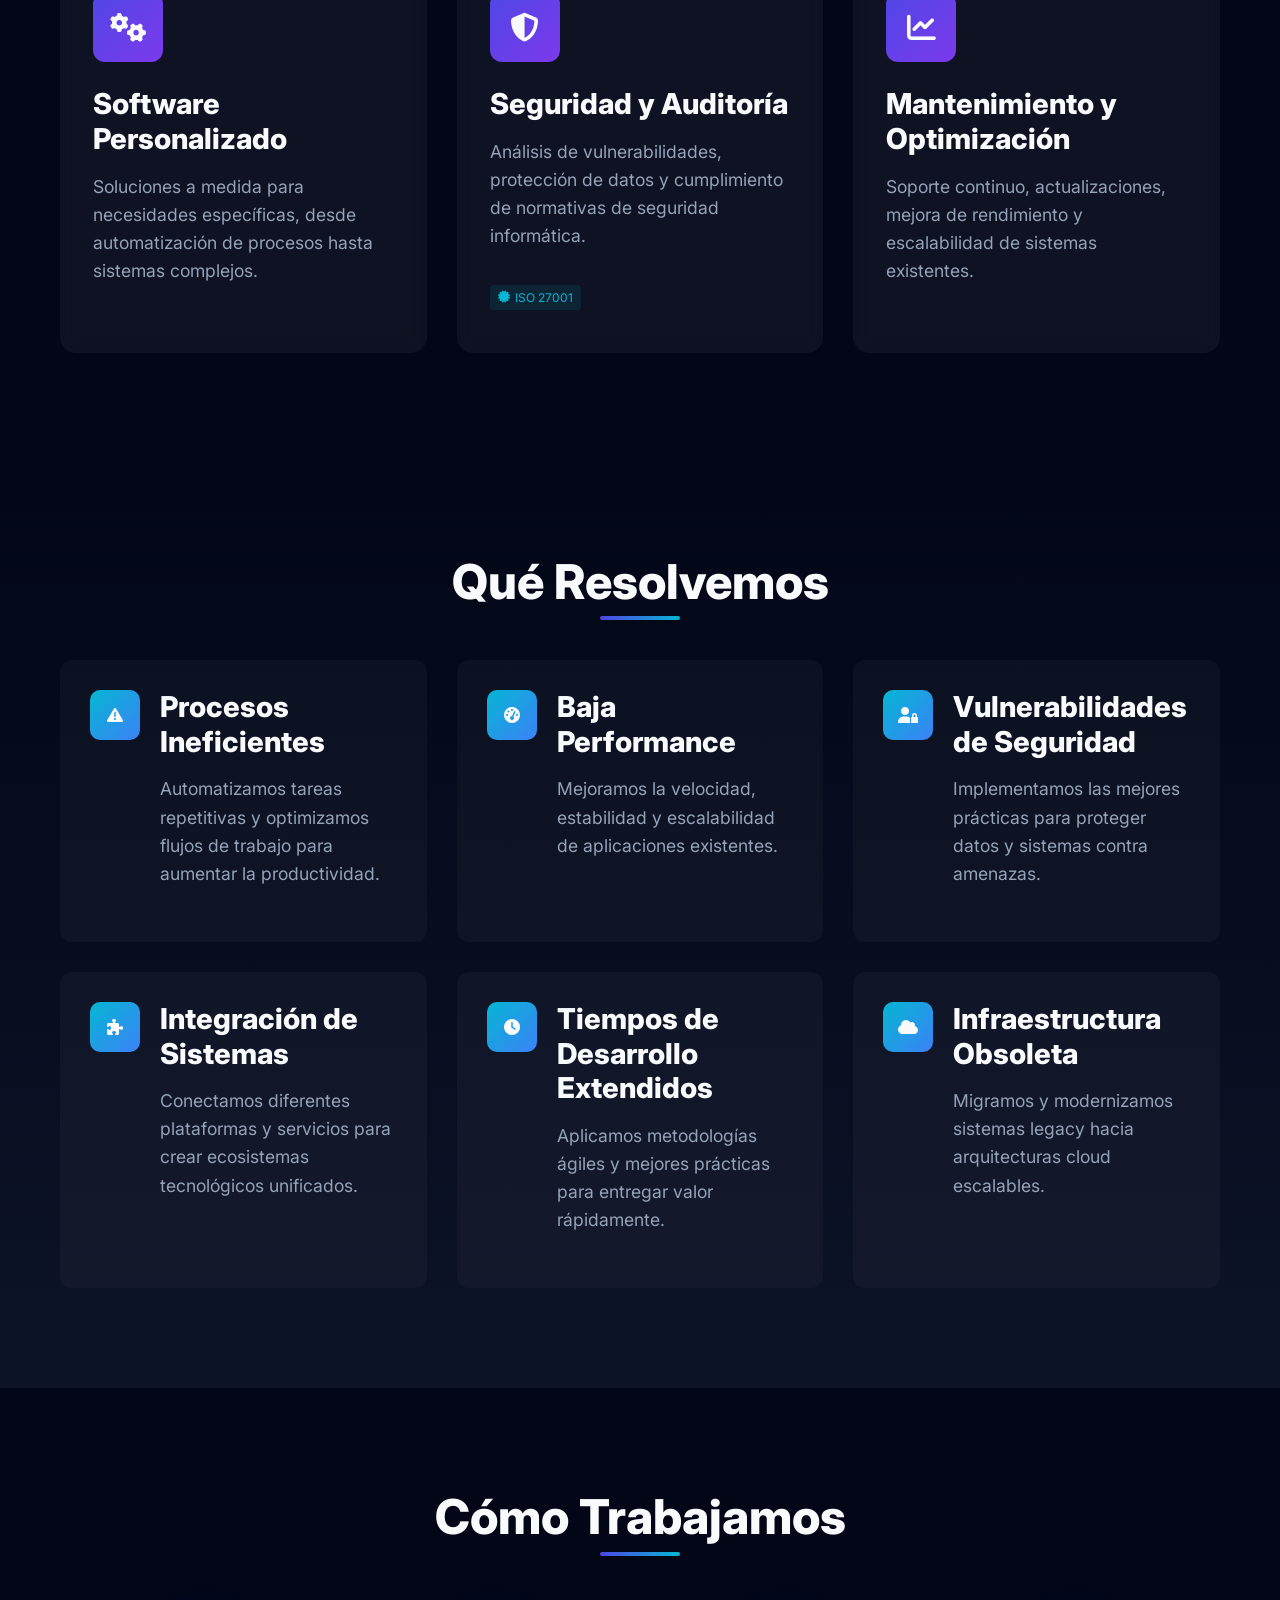
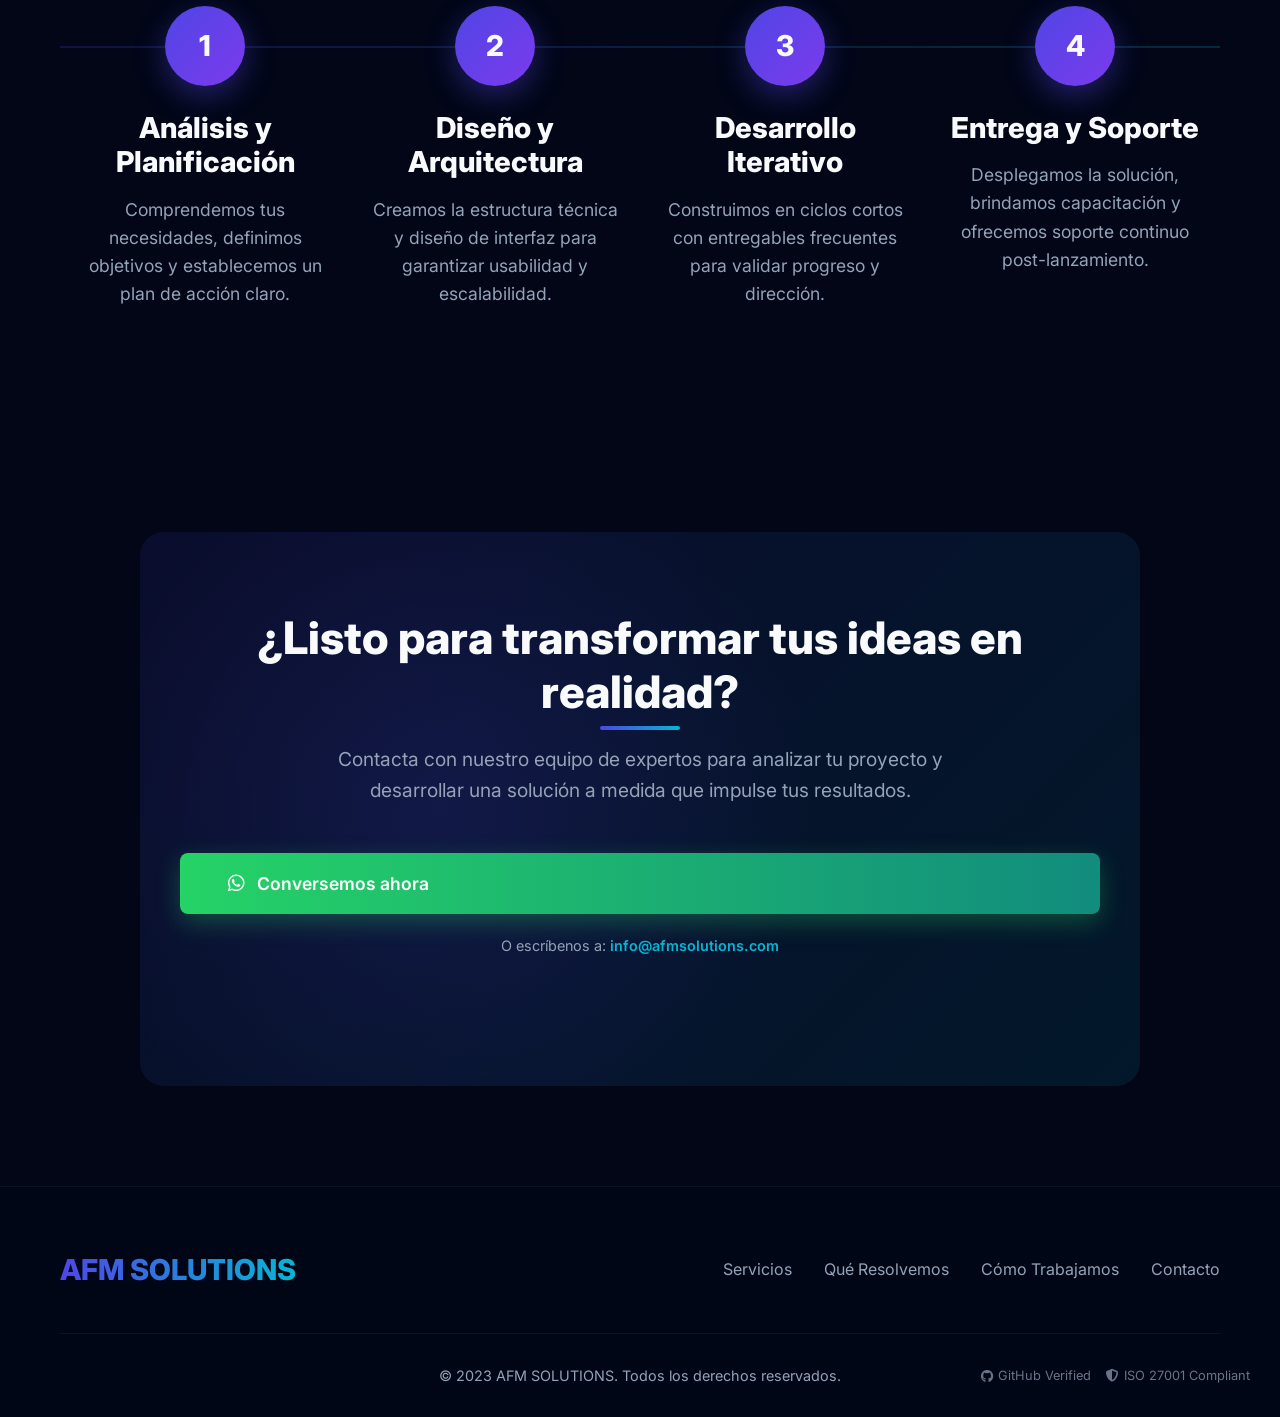
==== commit f80b1128: "Update index.html" ====
--- a/index.html
+++ b/index.html
@@ -319,79 +319,9 @@
             opacity: 1;
         }
 
-        /* Hover effects con datos específicos para cada servicio */
-        .service-card[data-service="web"]:hover::after {
-            content: 'Tiempo promedio: 4-6 semanas';
-            position: absolute;
-            bottom: 15px;
-            left: 30px;
-            font-size: 0.85rem;
-            color: var(--accent);
-            font-weight: 600;
-            background: rgba(2, 6, 23, 0.8);
-            padding: 5px 10px;
-            border-radius: 4px;
-            z-index: 2;
-        }
-
-        .service-card[data-service="mobile"]:hover::after {
-            content: 'Tiempo promedio: 6-10 semanas';
-            position: absolute;
-            bottom: 15px;
-            left: 30px;
-            font-size: 0.85rem;
-            color: var(--accent);
-            font-weight: 600;
-            background: rgba(2, 6, 23, 0.8);
-            padding: 5px 10px;
-            border-radius: 4px;
-            z-index: 2;
-        }
-
-        .service-card[data-service="devops"]:hover::after {
-            content: 'Tiempo promedio: 2-4 semanas';
-            position: absolute;
-            bottom: 15px;
-            left: 30px;
-            font-size: 0.85rem;
-            color: var(--accent);
-            font-weight: 600;
-            background: rgba(2, 6, 23, 0.8);
-            padding: 5px 10px;
-            border-radius: 4px;
-            z-index: 2;
-        }
-
-        .service-card[data-service="custom"]:hover::after {
-            content: 'Tiempo promedio: 8-16 semanas';
-            position: absolute;
-            bottom: 15px;
-            left: 30px;
-            font-size: 0.85rem;
-            color: var(--accent);
-            font-weight: 600;
-            background: rgba(2, 6, 23, 0.8);
-            padding: 5px 10px;
-            border-radius: 4px;
-            z-index: 2;
-        }
-
-        .service-card[data-service="security"]:hover::after {
-            content: 'ISO 27001 | Tiempo: 3-5 semanas';
-            position: absolute;
-            bottom: 15px;
-            left: 30px;
-            font-size: 0.85rem;
-            color: var(--accent);
-            font-weight: 600;
-            background: rgba(2, 6, 23, 0.8);
-            padding: 5px 10px;
-            border-radius: 4px;
-            z-index: 2;
-        }
-
-        .service-card[data-service="maintenance"]:hover::after {
-            content: 'Soporte 24/7 | Respuesta: <2h';
+        /* Hover effects - Sin tiempos promedios */
+        .service-card:hover::after {
+            content: 'Más información →';
             position: absolute;
             bottom: 15px;
             left: 30px;
@@ -1269,35 +1199,35 @@
         <div class="container">
             <h2>Nuestros Servicios</h2>
             <div class="services-grid">
-                <div class="service-card float-animation" data-service="web">
+                <div class="service-card float-animation">
                     <div class="service-icon">
                         <i class="fas fa-code"></i>
                     </div>
                     <h3>Desarrollo Web</h3>
                     <p>Creación de aplicaciones web modernas, responsivas y de alto rendimiento con las últimas tecnologías del mercado.</p>
                 </div>
-                <div class="service-card float-animation" data-service="mobile" style="animation-delay: 0.2s;">
+                <div class="service-card float-animation" style="animation-delay: 0.2s;">
                     <div class="service-icon">
                         <i class="fas fa-mobile-alt"></i>
                     </div>
                     <h3>Aplicaciones Móviles</h3>
                     <p>Desarrollo de apps nativas e híbridas para iOS y Android, optimizadas para ofrecer la mejor experiencia de usuario.</p>
                 </div>
-                <div class="service-card float-animation" data-service="devops" style="animation-delay: 0.4s;">
+                <div class="service-card float-animation" style="animation-delay: 0.4s;">
                     <div class="service-icon">
                         <i class="fas fa-server"></i>
                     </div>
                     <h3>Infraestructura y DevOps</h3>
                     <p>Configuración, despliegue y mantenimiento de servidores, bases de datos y pipelines de integración continua.</p>
                 </div>
-                <div class="service-card float-animation" data-service="custom" style="animation-delay: 0.6s;">
+                <div class="service-card float-animation" style="animation-delay: 0.6s;">
                     <div class="service-icon">
                         <i class="fas fa-cogs"></i>
                     </div>
                     <h3>Software Personalizado</h3>
                     <p>Soluciones a medida para necesidades específicas, desde automatización de procesos hasta sistemas complejos.</p>
                 </div>
-                <div class="service-card float-animation" data-service="security" style="animation-delay: 0.8s;">
+                <div class="service-card float-animation" style="animation-delay: 0.8s;">
                     <div class="service-icon">
                         <i class="fas fa-shield-alt"></i>
                     </div>
@@ -1307,7 +1237,7 @@
                         <i class="fas fa-certificate"></i> ISO 27001
                     </span>
                 </div>
-                <div class="service-card float-animation" data-service="maintenance" style="animation-delay: 1s;">
+                <div class="service-card float-animation" style="animation-delay: 1s;">
                     <div class="service-icon">
                         <i class="fas fa-chart-line"></i>
                     </div>
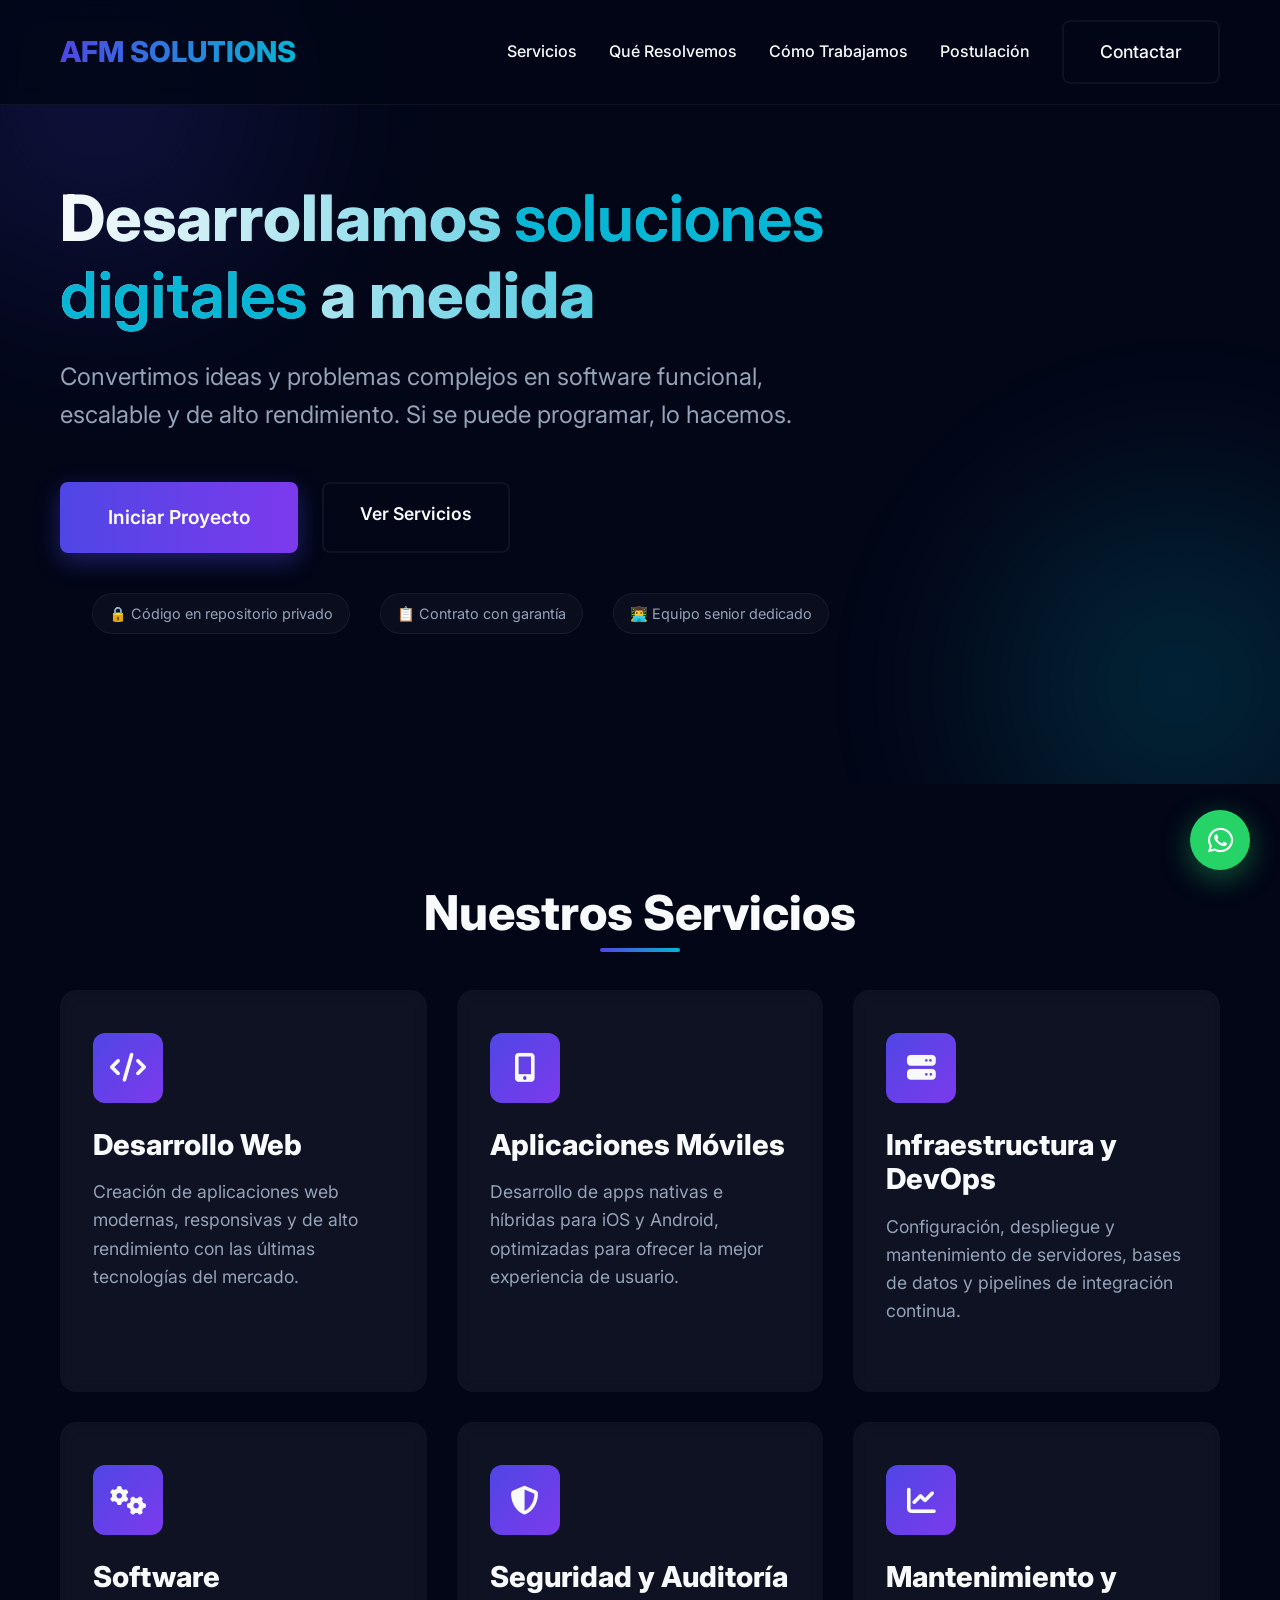
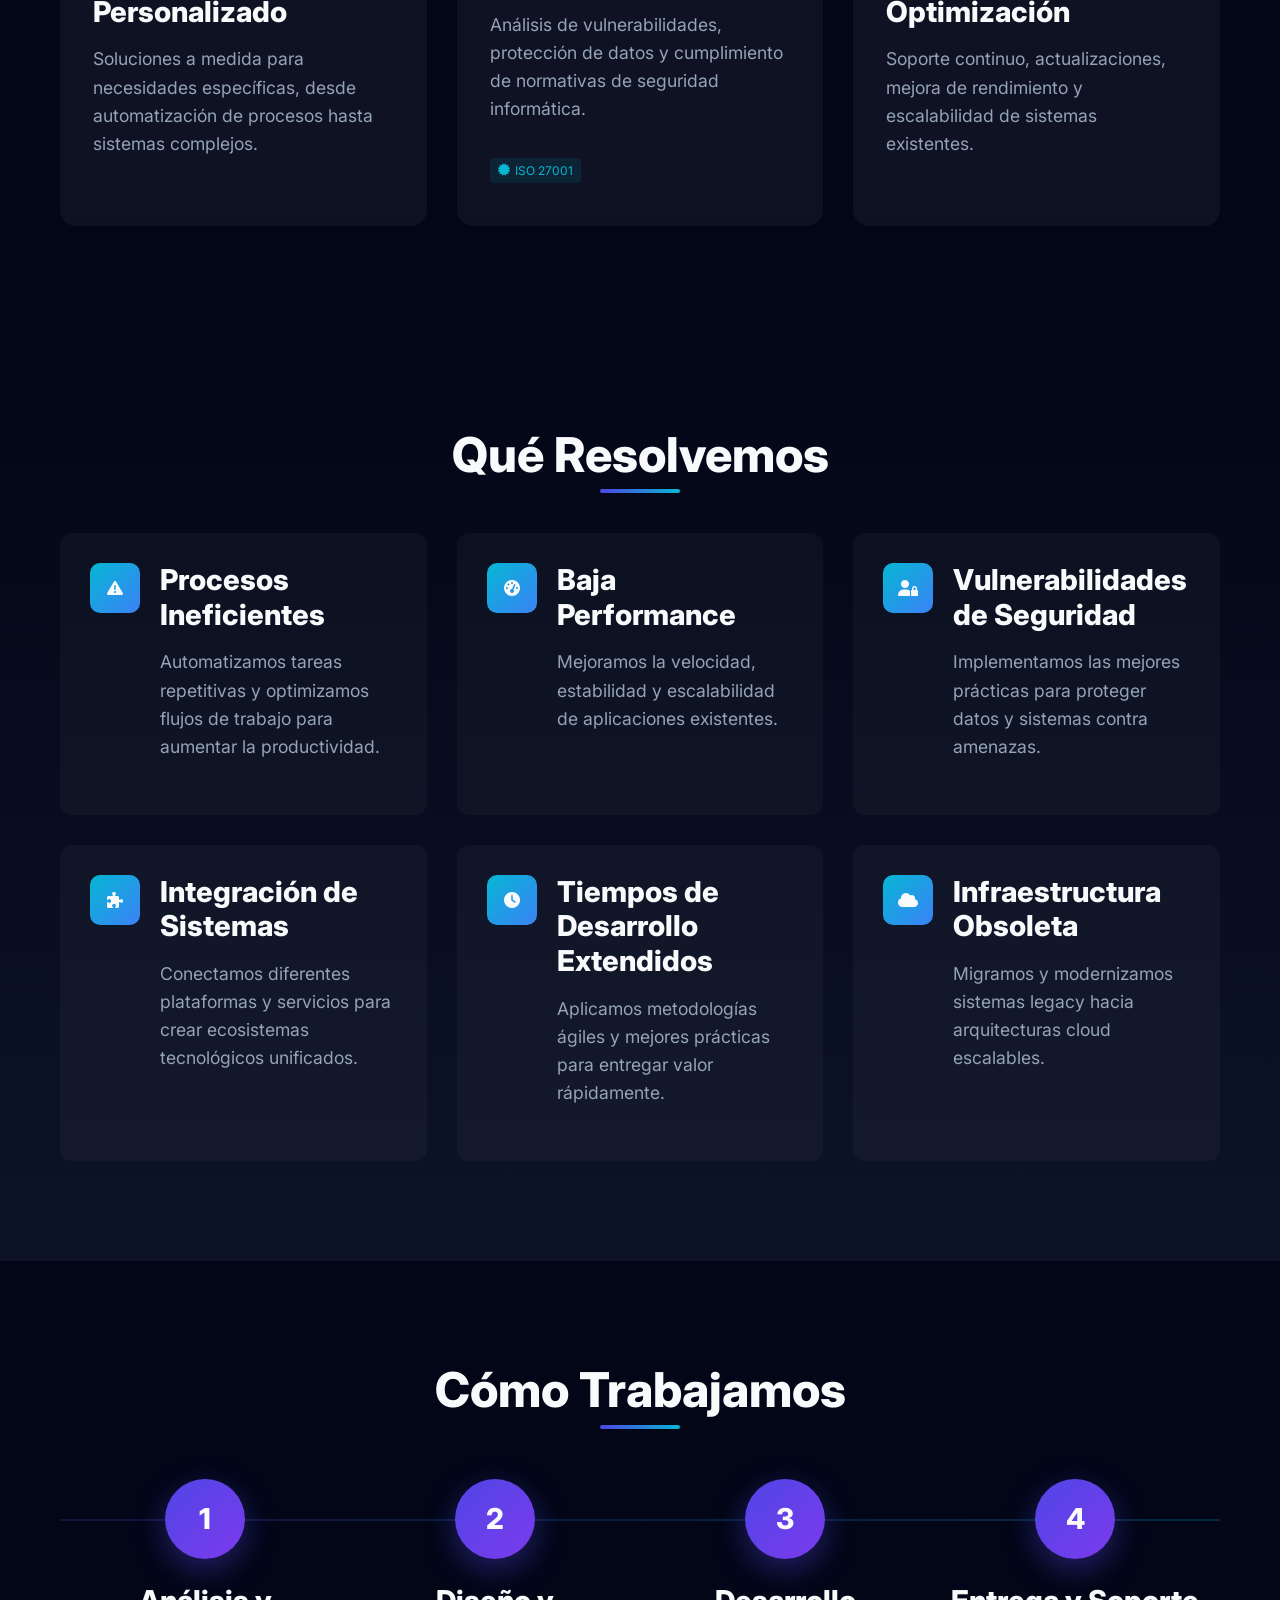
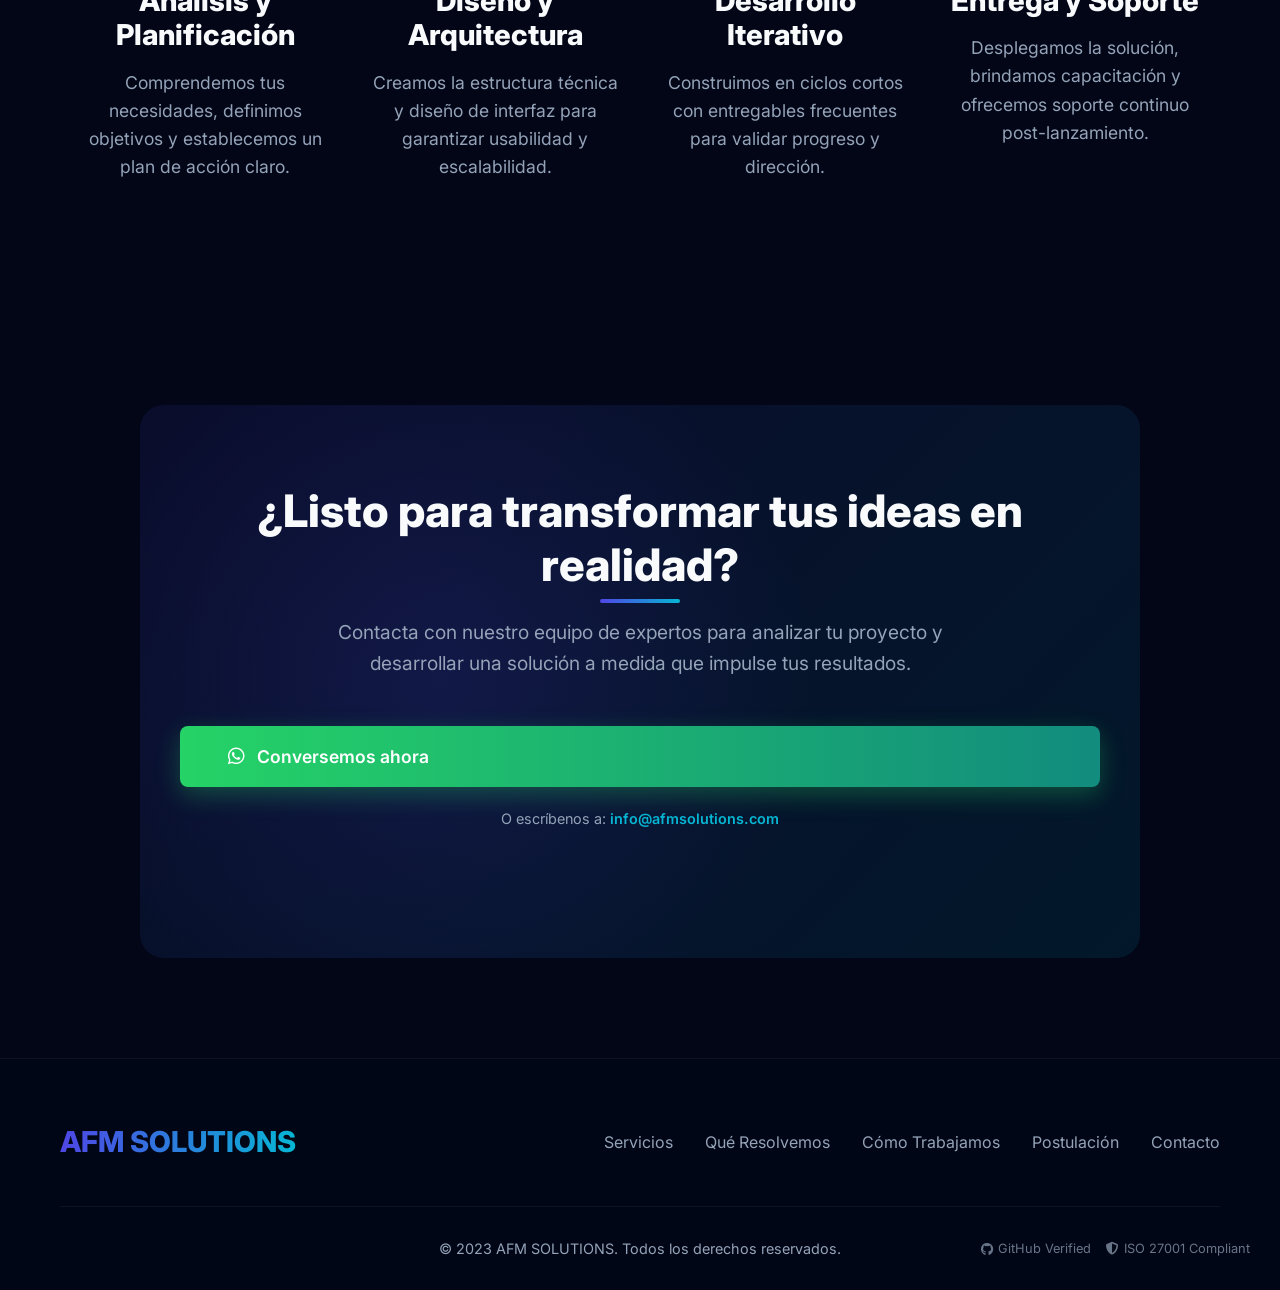
==== commit f4c0185d: "Update index.html" ====
--- a/index.html
+++ b/index.html
@@ -175,6 +175,7 @@
         .nav-links {
             display: flex;
             gap: 2rem;
+            align-items: center;
         }
 
         .nav-links a {
@@ -247,29 +248,25 @@
             margin-top: 3rem;
         }
 
-        .hero-stats {
-            display: flex;
-            gap: 3rem;
-            margin-top: 4rem;
-        }
-
-        .stat {
-            display: flex;
-            flex-direction: column;
-        }
-
-        .stat-number {
-            font-size: 2.5rem;
-            font-weight: 800;
-            color: var(--accent);
-            line-height: 1;
-        }
-
-        .stat-label {
+        /* Trust badges */
+        .trust-badges {
+            display: flex;
+            justify-content: center;
+            gap: 30px;
+            margin-top: 40px;
+            flex-wrap: wrap;
+        }
+
+        .trust-badges span {
+            display: flex;
+            align-items: center;
+            gap: 8px;
             font-size: 0.9rem;
             color: var(--gray);
-            text-transform: uppercase;
-            letter-spacing: 1px;
+            padding: 8px 16px;
+            background: rgba(255, 255, 255, 0.03);
+            border-radius: 50px;
+            border: 1px solid rgba(255, 255, 255, 0.05);
         }
 
         /* Servicios Section */
@@ -319,7 +316,6 @@
             opacity: 1;
         }
 
-        /* Hover effects - Sin tiempos promedios */
         .service-card:hover::after {
             content: 'Más información →';
             position: absolute;
@@ -385,7 +381,7 @@
             flex-shrink: 0;
         }
 
-        /* Proceso Section - Mejoras con línea de tiempo */
+        /* Proceso Section */
         .process {
             position: relative;
         }
@@ -408,7 +404,6 @@
             opacity: 0.2;
         }
 
-        /* Barra de progreso animada */
         .progress-bar-container {
             position: absolute;
             top: 40px;
@@ -599,9 +594,7 @@
             color: var(--accent);
         }
 
-        /* === NUEVOS ESTILOS PARA EL FORMULARIO === */
-        
-        /* Modal del formulario */
+        /* Modal del formulario de contacto */
         .modal-overlay {
             position: fixed;
             top: 0;
@@ -687,7 +680,7 @@
             transform: rotate(90deg);
         }
 
-        /* Estilos del formulario */
+        /* Estilos del formulario de contacto */
         .form-group {
             margin-bottom: 25px;
         }
@@ -724,7 +717,6 @@
             background: rgba(255, 255, 255, 0.08);
         }
 
-        /* Corrección para los select - mejor visibilidad */
         select.form-control {
             appearance: none;
             background-image: url("data:image/svg+xml,%3Csvg xmlns='http://www.w3.org/2000/svg' width='16' height='16' fill='%2394a3b8' viewBox='0 0 16 16'%3E%3Cpath d='M7.247 11.14 2.451 5.658C1.885 5.013 2.345 4 3.204 4h9.592a1 1 0 0 1 .753 1.659l-4.796 5.48a1 1 0 0 1-1.506 0z'/%3E%3C/svg%3E");
@@ -874,27 +866,6 @@
             }
         }
 
-        /* Trust badges */
-        .trust-badges {
-            display: flex;
-            justify-content: center;
-            gap: 30px;
-            margin-top: 40px;
-            flex-wrap: wrap;
-        }
-
-        .trust-badges span {
-            display: flex;
-            align-items: center;
-            gap: 8px;
-            font-size: 0.9rem;
-            color: var(--gray);
-            padding: 8px 16px;
-            background: rgba(255, 255, 255, 0.03);
-            border-radius: 50px;
-            border: 1px solid rgba(255, 255, 255, 0.05);
-        }
-
         /* CTA de WhatsApp mejorado */
         .btn-whatsapp {
             background: linear-gradient(90deg, #25D366, #128C7E) !important;
@@ -993,10 +964,6 @@
                 border-color: transparent transparent transparent var(--accent);
             }
             
-            .hero-stats {
-                justify-content: space-between;
-            }
-            
             .certification-badges {
                 position: static;
                 justify-content: center;
@@ -1026,11 +993,6 @@
                 align-items: flex-start;
             }
             
-            .hero-stats {
-                flex-direction: column;
-                gap: 20px;
-            }
-            
             .footer-content {
                 flex-direction: column;
                 gap: 30px;
@@ -1042,7 +1004,6 @@
                 gap: 15px;
             }
             
-            /* Responsive para el modal */
             .briefing-modal {
                 padding: 30px 20px;
                 max-height: 95vh;
@@ -1150,6 +1111,7 @@
                     <a href="#services">Servicios</a>
                     <a href="#problems">Qué Resolvemos</a>
                     <a href="#process">Cómo Trabajamos</a>
+                    <a href="postulacion.html">Postulación</a> <!-- Nuevo enlace -->
                     <a href="#" class="btn btn-outline open-form-modal">Contactar</a>
                 </div>
                 <button class="mobile-menu-btn">
@@ -1169,21 +1131,7 @@
                     <a href="#" class="btn btn-primary btn-large open-form-modal">Iniciar Proyecto</a>
                     <a href="#services" class="btn btn-outline">Ver Servicios</a>
                 </div>
-                <div class="hero-stats">
-                    <div class="stat">
-                        <span class="stat-number">150+</span>
-                        <span class="stat-label">Proyectos Completados</span>
-                    </div>
-                    <div class="stat">
-                        <span class="stat-number">99%</span>
-                        <span class="stat-label">Clientes Satisfechos</span>
-                    </div>
-                    <div class="stat">
-                        <span class="stat-number">24/7</span>
-                        <span class="stat-label">Soporte Prioritario</span>
-                    </div>
-                </div>
-                
+                <!-- Se eliminaron las estadísticas (hero-stats) -->
                 <!-- Trust badges -->
                 <div class="trust-badges">
                     <span>🔒 Código en repositorio privado</span>
@@ -1316,7 +1264,6 @@
         <div class="container">
             <h2>Cómo Trabajamos</h2>
             <div class="process-steps">
-                <!-- Barra de progreso animada -->
                 <div class="progress-bar-container">
                     <div class="progress-bar" id="progress-bar"></div>
                 </div>
@@ -1385,6 +1332,7 @@
                     <a href="#services">Servicios</a>
                     <a href="#problems">Qué Resolvemos</a>
                     <a href="#process">Cómo Trabajamos</a>
+                    <a href="postulacion.html">Postulación</a>
                     <a href="#" class="open-form-modal">Contacto</a>
                 </div>
             </div>
@@ -1392,7 +1340,6 @@
                 &copy; 2023 AFM SOLUTIONS. Todos los derechos reservados.
             </div>
             
-            <!-- Certificaciones sutiles -->
             <div class="certification-badges">
                 <div class="github-verified">
                     <i class="fab fa-github"></i>
@@ -1576,7 +1523,6 @@
             const windowHeight = window.innerHeight;
             const scrollPosition = window.scrollY;
             
-            // Calcular el porcentaje de scroll dentro de la sección
             let progress = 0;
             
             if (scrollPosition > sectionTop - windowHeight + 100) {
@@ -1585,10 +1531,8 @@
                 progress = Math.min((scrollProgress / maxScroll) * 100, 100);
             }
             
-            // Actualizar la barra de progreso
             progressBar.style.width = `${progress}%`;
             
-            // Resaltar los pasos según el progreso
             processSteps.forEach((step, index) => {
                 const stepPercentage = (index + 1) * 25;
                 if (progress >= stepPercentage) {
@@ -1603,18 +1547,15 @@
         projectForm.addEventListener('submit', function(e) {
             e.preventDefault();
             
-            // Validar que al menos una función esté seleccionada
             const funcionesCheckboxes = document.querySelectorAll('input[name="funciones"]:checked');
             if (funcionesCheckboxes.length === 0) {
                 alert('Por favor selecciona al menos una funcionalidad clave.');
                 return;
             }
             
-            // Recolectar datos del formulario
             const formData = new FormData(this);
             const funciones = [];
             
-            // Obtener funciones seleccionadas
             funcionesCheckboxes.forEach(cb => {
                 if (cb.value === 'Otra funcionalidad específica' && otroInput.value.trim()) {
                     funciones.push(otroInput.value.trim());
@@ -1623,7 +1564,6 @@
                 }
             });
             
-            // Construir el mensaje estructurado en formato prompt para IA
             const mensaje = `CONTEXTO DEL PROYECTO
 ${formData.get('objetivo')}
 
@@ -1648,25 +1588,17 @@
 OBJETIVO FINAL
 Generar una solución técnica adecuada a este contexto.`;
             
-            // Codificar el mensaje para URL
             const mensajeCodificado = encodeURIComponent(mensaje);
-            
-            // Número de WhatsApp
             const phoneNumber = '5493417558966';
-            
-            // Abrir WhatsApp con el mensaje prellenado
             const whatsappURL = `https://wa.me/${phoneNumber}?text=${mensajeCodificado}`;
             window.open(whatsappURL, '_blank');
             
-            // Cerrar el modal
             closeBriefingModal();
-            
-            // Resetear formulario
             projectForm.reset();
             otroInput.style.display = 'none';
         });
 
-        // Código existente para menú móvil
+        // Menú móvil
         document.querySelector('.mobile-menu-btn').addEventListener('click', function() {
             const navLinks = document.querySelector('.nav-links');
             navLinks.style.display = navLinks.style.display === 'flex' ? 'none' : 'flex';
@@ -1684,7 +1616,6 @@
             }
         });
         
-        // Cerrar menú móvil al hacer clic en un enlace
         document.querySelectorAll('.nav-links a').forEach(link => {
             link.addEventListener('click', function(e) {
                 if (this.classList.contains('open-form-modal')) {
@@ -1697,7 +1628,7 @@
             });
         });
         
-        // Efecto de scroll suave para enlaces internos
+        // Scroll suave
         document.querySelectorAll('a[href^="#"]').forEach(anchor => {
             anchor.addEventListener('click', function(e) {
                 e.preventDefault();
@@ -1715,7 +1646,7 @@
             });
         });
         
-        // Efecto de aparición de elementos al hacer scroll
+        // Animaciones al hacer scroll
         const observerOptions = {
             threshold: 0.1,
             rootMargin: '0px 0px -50px 0px'
@@ -1730,7 +1661,6 @@
             });
         }, observerOptions);
         
-        // Aplicar a elementos que queremos animar al aparecer
         document.querySelectorAll('.service-card, .problem-item, .process-step').forEach(el => {
             el.style.opacity = '0';
             el.style.transform = 'translateY(20px)';
@@ -1738,11 +1668,9 @@
             observer.observe(el);
         });
 
-        // Animar la barra de progreso al hacer scroll
         window.addEventListener('scroll', animateProgressBar);
         window.addEventListener('load', animateProgressBar);
 
-        // Cambiar texto del CTA después de 1 minuto
         setTimeout(() => {
             const ctaMain = document.querySelector('.cta-main');
             if (ctaMain && ctaMain.textContent === 'Conversemos ahora') {
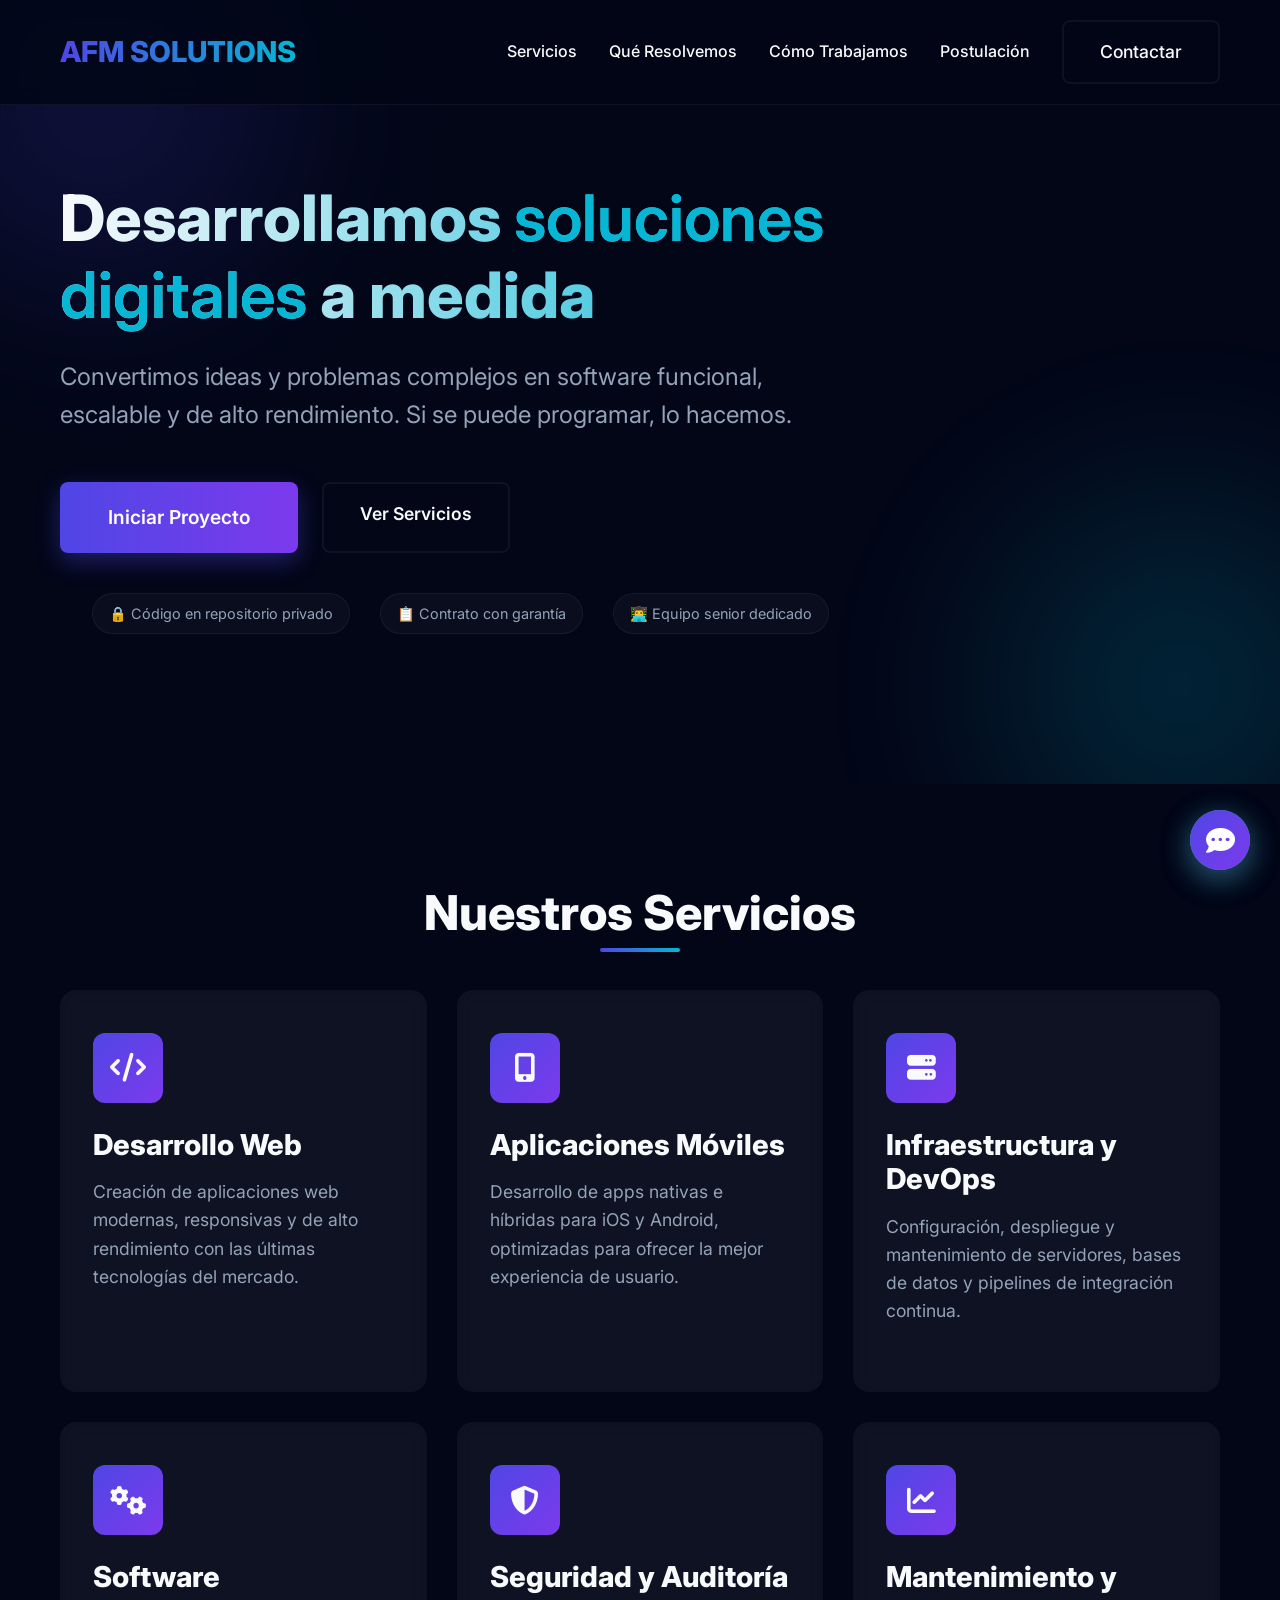
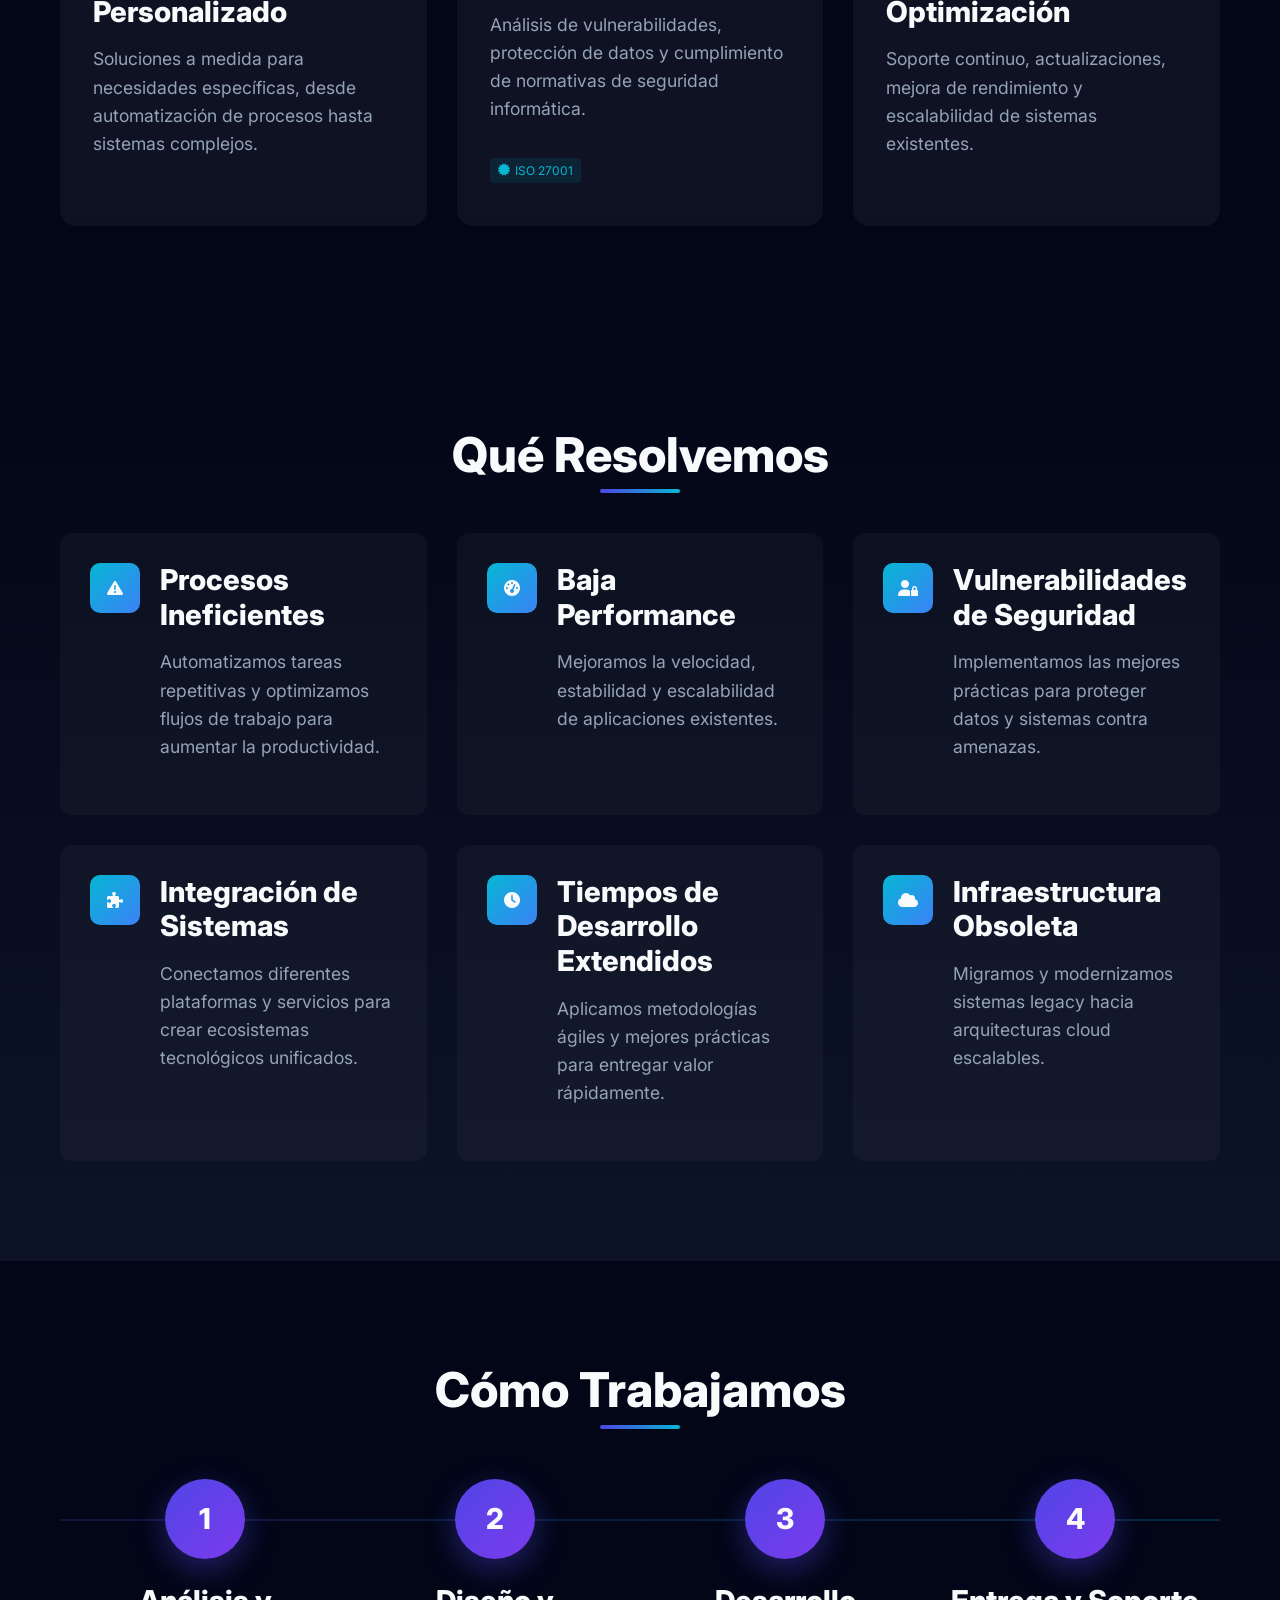
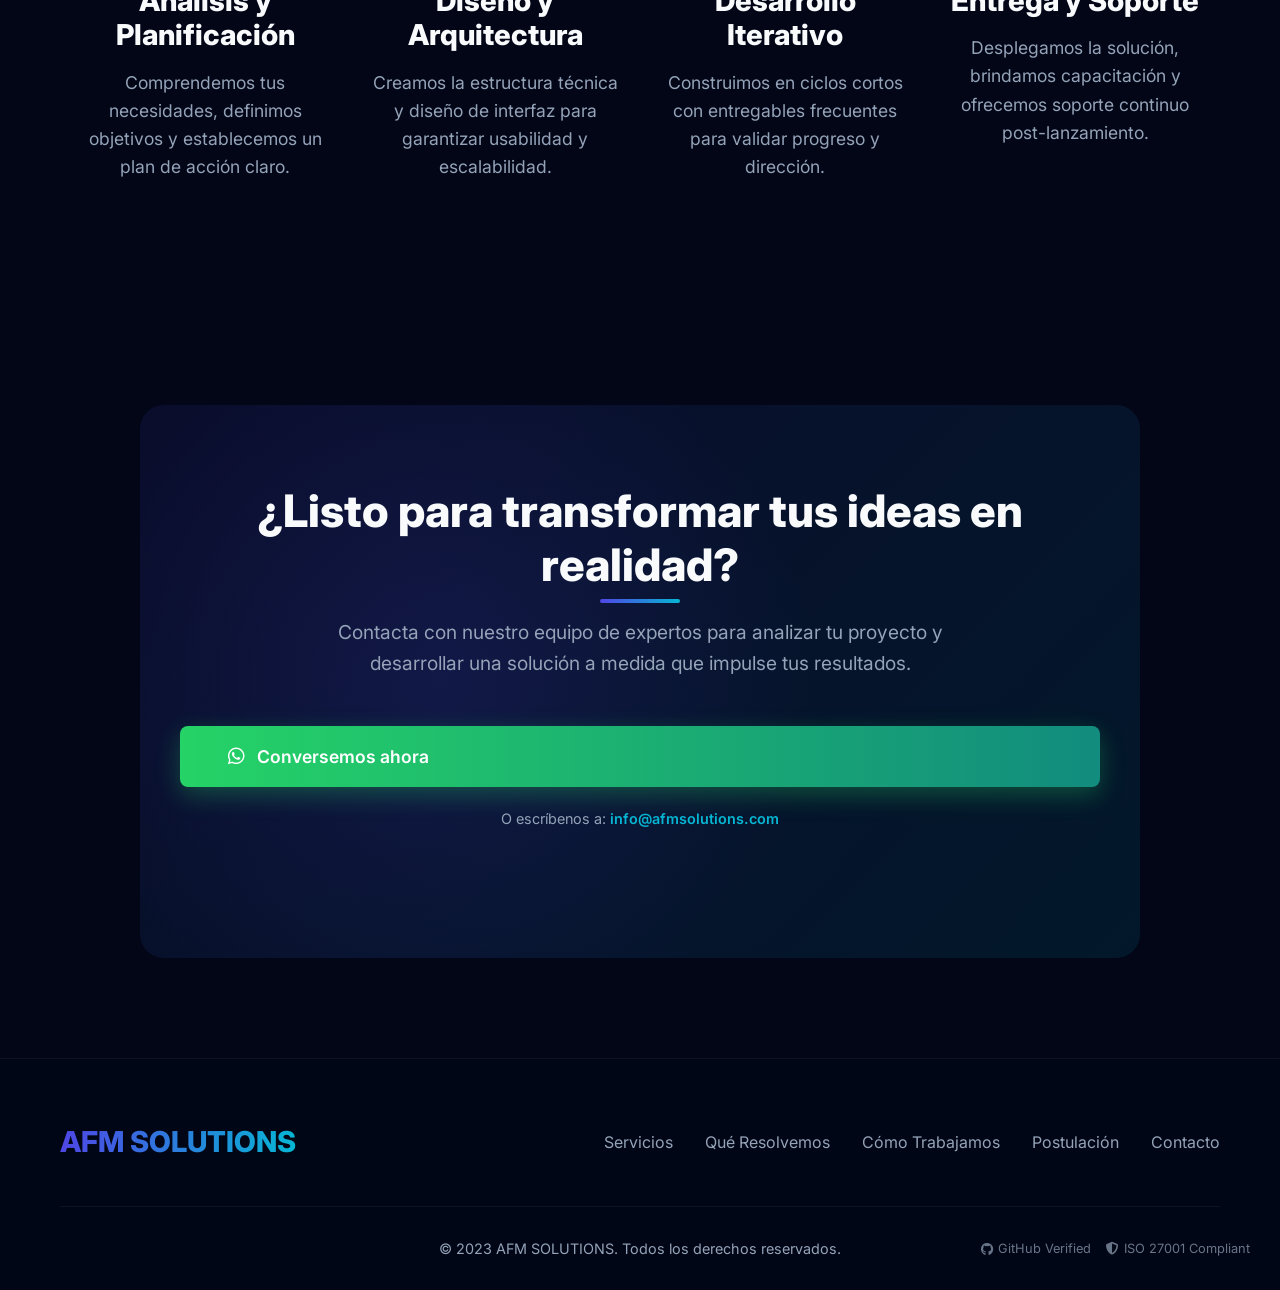
==== commit cb373a78: "Update index.html" ====
--- a/index.html
+++ b/index.html
@@ -594,7 +594,7 @@
             color: var(--accent);
         }
 
-        /* Modal del formulario de contacto */
+        /* Modal del formulario de contacto (lo dejamos pero lo ocultamos si usamos chatbot) */
         .modal-overlay {
             position: fixed;
             top: 0;
@@ -909,6 +909,191 @@
             }
         }
 
+        /* ===== CHATBOT ===== */
+        .chatbot-container {
+            position: fixed;
+            bottom: 100px;
+            right: 30px;
+            width: 360px;
+            height: 500px;
+            background: rgba(2, 6, 23, 0.95);
+            backdrop-filter: blur(10px);
+            border: 1px solid rgba(255, 255, 255, 0.1);
+            border-radius: 20px;
+            box-shadow: 0 25px 50px -12px rgba(0, 0, 0, 0.5);
+            display: none;
+            flex-direction: column;
+            overflow: hidden;
+            z-index: 10000;
+            animation: slideIn 0.3s ease;
+        }
+
+        @keyframes slideIn {
+            from {
+                opacity: 0;
+                transform: translateY(20px);
+            }
+            to {
+                opacity: 1;
+                transform: translateY(0);
+            }
+        }
+
+        .chatbot-container.open {
+            display: flex;
+        }
+
+        .chatbot-header {
+            background: linear-gradient(90deg, var(--primary), var(--secondary));
+            padding: 15px 20px;
+            display: flex;
+            justify-content: space-between;
+            align-items: center;
+        }
+
+        .chatbot-header h3 {
+            margin: 0;
+            font-size: 1.2rem;
+            color: white;
+            display: flex;
+            align-items: center;
+            gap: 8px;
+        }
+
+        .chatbot-header button {
+            background: none;
+            border: none;
+            color: white;
+            font-size: 1.2rem;
+            cursor: pointer;
+            opacity: 0.8;
+            transition: opacity 0.3s;
+        }
+
+        .chatbot-header button:hover {
+            opacity: 1;
+        }
+
+        .chatbot-messages {
+            flex: 1;
+            padding: 20px;
+            overflow-y: auto;
+            display: flex;
+            flex-direction: column;
+            gap: 15px;
+        }
+
+        .message {
+            max-width: 80%;
+            padding: 12px 16px;
+            border-radius: 18px;
+            font-size: 0.95rem;
+            line-height: 1.4;
+            word-wrap: break-word;
+            animation: fadeIn 0.3s ease;
+        }
+
+        @keyframes fadeIn {
+            from { opacity: 0; transform: translateY(10px); }
+            to { opacity: 1; transform: translateY(0); }
+        }
+
+        .message.bot {
+            background: rgba(255, 255, 255, 0.1);
+            border: 1px solid rgba(255, 255, 255, 0.05);
+            align-self: flex-start;
+            color: var(--light);
+            border-bottom-left-radius: 4px;
+        }
+
+        .message.user {
+            background: linear-gradient(135deg, var(--primary), var(--secondary));
+            align-self: flex-end;
+            color: white;
+            border-bottom-right-radius: 4px;
+        }
+
+        .chatbot-options {
+            padding: 15px;
+            display: flex;
+            flex-wrap: wrap;
+            gap: 10px;
+            border-top: 1px solid rgba(255, 255, 255, 0.1);
+            background: rgba(0, 0, 0, 0.2);
+        }
+
+        .chatbot-options button {
+            background: rgba(255, 255, 255, 0.05);
+            border: 1px solid rgba(255, 255, 255, 0.1);
+            color: var(--light);
+            padding: 10px 16px;
+            border-radius: 30px;
+            font-size: 0.9rem;
+            cursor: pointer;
+            transition: all 0.3s;
+            flex: 1 1 auto;
+            min-width: 120px;
+        }
+
+        .chatbot-options button:hover {
+            background: var(--primary);
+            border-color: var(--primary);
+            transform: translateY(-2px);
+        }
+
+        .chatbot-options button.emphasis {
+            background: linear-gradient(90deg, var(--primary), var(--secondary));
+            border: none;
+            font-weight: 600;
+        }
+
+        .chatbot-toggle {
+            position: fixed;
+            bottom: 30px;
+            right: 30px;
+            width: 60px;
+            height: 60px;
+            background: linear-gradient(135deg, var(--primary), var(--secondary));
+            border-radius: 50%;
+            display: flex;
+            align-items: center;
+            justify-content: center;
+            color: white;
+            font-size: 1.8rem;
+            box-shadow: 0 8px 30px var(--glow-primary);
+            cursor: pointer;
+            z-index: 9999;
+            transition: all 0.3s;
+            border: none;
+        }
+
+        .chatbot-toggle:hover {
+            transform: scale(1.1);
+            box-shadow: 0 12px 40px var(--glow-primary);
+        }
+
+        .chatbot-toggle i {
+            transition: transform 0.3s;
+        }
+
+        .chatbot-toggle.open i {
+            transform: rotate(90deg);
+        }
+
+        /* Ocultar el WhatsApp flotante original cuando el chat está abierto (opcional) */
+        .chatbot-container.open + .floating-whatsapp {
+            display: none;
+        }
+
+        @media (max-width: 480px) {
+            .chatbot-container {
+                width: calc(100% - 40px);
+                right: 20px;
+                bottom: 80px;
+                height: 60vh;
+            }
+        }
+
         /* Responsive */
         @media (max-width: 992px) {
             h1 {
@@ -1111,7 +1296,7 @@
                     <a href="#services">Servicios</a>
                     <a href="#problems">Qué Resolvemos</a>
                     <a href="#process">Cómo Trabajamos</a>
-                    <a href="postulacion.html">Postulación</a> <!-- Nuevo enlace -->
+                    <a href="postulacion.html">Postulación</a>
                     <a href="#" class="btn btn-outline open-form-modal">Contactar</a>
                 </div>
                 <button class="mobile-menu-btn">
@@ -1131,7 +1316,6 @@
                     <a href="#" class="btn btn-primary btn-large open-form-modal">Iniciar Proyecto</a>
                     <a href="#services" class="btn btn-outline">Ver Servicios</a>
                 </div>
-                <!-- Se eliminaron las estadísticas (hero-stats) -->
                 <!-- Trust badges -->
                 <div class="trust-badges">
                     <span>🔒 Código en repositorio privado</span>
@@ -1353,7 +1537,7 @@
         </div>
     </footer>
 
-    <!-- Modal del Formulario de Briefing -->
+    <!-- Modal del Formulario de Briefing (opcional, puedes dejarlo o eliminarlo) -->
     <div class="modal-overlay" id="briefing-modal">
         <div class="briefing-modal">
             <button class="close-modal" id="close-modal">
@@ -1458,13 +1642,34 @@
         </div>
     </div>
 
-    <!-- WhatsApp flotante -->
+    <!-- WhatsApp flotante (original, pero lo mantendremos) -->
     <div class="floating-whatsapp open-form-modal">
         <i class="fab fa-whatsapp"></i>
     </div>
 
+    <!-- ========== CHATBOT ========== -->
+    <!-- Botón flotante del chatbot -->
+    <button class="chatbot-toggle" id="chatbot-toggle">
+        <i class="fas fa-comment-dots"></i>
+    </button>
+
+    <!-- Ventana del chatbot -->
+    <div class="chatbot-container" id="chatbot-container">
+        <div class="chatbot-header">
+            <h3><i class="fas fa-robot"></i> Asistente AFM</h3>
+            <button id="chatbot-close"><i class="fas fa-times"></i></button>
+        </div>
+        <div class="chatbot-messages" id="chatbot-messages">
+            <!-- Mensaje inicial -->
+            <div class="message bot">¡Hola! Soy el asesor virtual de AFM SOLUTIONS. Estoy aquí para ayudarte a transformar tu idea en un proyecto real. ¿En qué etapa se encuentra tu proyecto?</div>
+        </div>
+        <div class="chatbot-options" id="chatbot-options">
+            <!-- Las opciones se generarán dinámicamente con JS -->
+        </div>
+    </div>
+
     <script>
-        // Elementos del modal
+        // Elementos del modal (original)
         const briefingModal = document.getElementById('briefing-modal');
         const closeModalBtn = document.getElementById('close-modal');
         const projectForm = document.getElementById('project-briefing-form');
@@ -1472,35 +1677,35 @@
         const otroInput = document.getElementById('otro-input');
         const progressBar = document.getElementById('progress-bar');
 
-        // Función para abrir el modal
+        // Función para abrir el modal (original)
         function openBriefingModal(e) {
             if (e) e.preventDefault();
             briefingModal.classList.add('active');
             document.body.style.overflow = 'hidden';
         }
 
-        // Función para cerrar el modal
+        // Función para cerrar el modal (original)
         function closeBriefingModal() {
             briefingModal.classList.remove('active');
             document.body.style.overflow = 'auto';
         }
 
-        // Configurar todos los botones que abren el formulario
+        // Configurar todos los botones que abren el formulario (original)
         document.querySelectorAll('.open-form-modal').forEach(button => {
             button.addEventListener('click', openBriefingModal);
         });
 
-        // Cerrar modal con el botón X
+        // Cerrar modal con el botón X (original)
         closeModalBtn.addEventListener('click', closeBriefingModal);
 
-        // Cerrar modal al hacer clic fuera
+        // Cerrar modal al hacer clic fuera (original)
         briefingModal.addEventListener('click', function(e) {
             if (e.target === briefingModal) {
                 closeBriefingModal();
             }
         });
 
-        // Mostrar/ocultar campo "Otra funcionalidad específica"
+        // Mostrar/ocultar campo "Otra funcionalidad específica" (original)
         otroCheckbox.addEventListener('change', function() {
             if (this.querySelector('input').checked) {
                 otroInput.style.display = 'block';
@@ -1511,7 +1716,7 @@
             }
         });
 
-        // Animar la barra de progreso al hacer scroll
+        // Animar la barra de progreso al hacer scroll (original)
         function animateProgressBar() {
             const processSection = document.querySelector('.process');
             const processSteps = document.querySelectorAll('.process-step');
@@ -1543,7 +1748,7 @@
             });
         }
 
-        // Manejar envío del formulario
+        // Manejar envío del formulario (original)
         projectForm.addEventListener('submit', function(e) {
             e.preventDefault();
             
@@ -1598,7 +1803,7 @@
             otroInput.style.display = 'none';
         });
 
-        // Menú móvil
+        // Menú móvil (original)
         document.querySelector('.mobile-menu-btn').addEventListener('click', function() {
             const navLinks = document.querySelector('.nav-links');
             navLinks.style.display = navLinks.style.display === 'flex' ? 'none' : 'flex';
@@ -1628,7 +1833,7 @@
             });
         });
         
-        // Scroll suave
+        // Scroll suave (original)
         document.querySelectorAll('a[href^="#"]').forEach(anchor => {
             anchor.addEventListener('click', function(e) {
                 e.preventDefault();
@@ -1646,7 +1851,7 @@
             });
         });
         
-        // Animaciones al hacer scroll
+        // Animaciones al hacer scroll (original)
         const observerOptions = {
             threshold: 0.1,
             rootMargin: '0px 0px -50px 0px'
@@ -1671,12 +1876,268 @@
         window.addEventListener('scroll', animateProgressBar);
         window.addEventListener('load', animateProgressBar);
 
+        // Pequeña broma (original)
         setTimeout(() => {
             const ctaMain = document.querySelector('.cta-main');
             if (ctaMain && ctaMain.textContent === 'Conversemos ahora') {
                 ctaMain.textContent = '¿Necesitas ayuda rápida?';
             }
         }, 60000);
+
+        // ========== CHATBOT ==========
+        class Chatbot {
+            constructor() {
+                this.container = document.getElementById('chatbot-container');
+                this.toggleBtn = document.getElementById('chatbot-toggle');
+                this.closeBtn = document.getElementById('chatbot-close');
+                this.messagesDiv = document.getElementById('chatbot-messages');
+                this.optionsDiv = document.getElementById('chatbot-options');
+                
+                this.state = {
+                    etapa: null,
+                    funciones: [],
+                    usuario: null,
+                    urgencia: null,
+                    objetivo: null
+                };
+                this.step = 'etapa'; // etapa, funciones, usuario, urgencia, objetivo, final
+                
+                this.init();
+            }
+            
+            init() {
+                this.toggleBtn.addEventListener('click', () => this.toggle());
+                this.closeBtn.addEventListener('click', () => this.close());
+                this.showStep();
+            }
+            
+            toggle() {
+                this.container.classList.toggle('open');
+                this.toggleBtn.classList.toggle('open');
+                if (this.container.classList.contains('open')) {
+                    this.scrollToBottom();
+                }
+            }
+            
+            close() {
+                this.container.classList.remove('open');
+                this.toggleBtn.classList.remove('open');
+            }
+            
+            addMessage(text, sender = 'bot') {
+                const msgDiv = document.createElement('div');
+                msgDiv.className = `message ${sender}`;
+                msgDiv.textContent = text;
+                this.messagesDiv.appendChild(msgDiv);
+                this.scrollToBottom();
+            }
+            
+            setOptions(options) {
+                this.optionsDiv.innerHTML = '';
+                options.forEach(opt => {
+                    const btn = document.createElement('button');
+                    btn.textContent = opt.label;
+                    if (opt.emphasis) btn.classList.add('emphasis');
+                    btn.addEventListener('click', () => opt.action());
+                    this.optionsDiv.appendChild(btn);
+                });
+            }
+            
+            scrollToBottom() {
+                this.messagesDiv.scrollTop = this.messagesDiv.scrollHeight;
+            }
+            
+            showStep() {
+                switch(this.step) {
+                    case 'etapa':
+                        this.setOptions([
+                            { label: 'Desde cero', action: () => this.handleEtapa('Desde cero') },
+                            { label: 'Ya existe (mejoras)', action: () => this.handleEtapa('Ya existe') },
+                            { label: 'Está incompleto', action: () => this.handleEtapa('Incompleto') }
+                        ]);
+                        break;
+                    case 'funciones':
+                        this.setOptions([
+                            { label: 'Sistema de usuarios', action: () => this.toggleFuncion('usuarios') },
+                            { label: 'Automatización', action: () => this.toggleFuncion('automatizacion') },
+                            { label: 'Reportes', action: () => this.toggleFuncion('reportes') },
+                            { label: 'Integraciones', action: () => this.toggleFuncion('integraciones') },
+                            { label: 'Panel admin', action: () => this.toggleFuncion('panel') },
+                            { label: '✅ Continuar', action: () => this.nextStep(), emphasis: true }
+                        ]);
+                        break;
+                    case 'usuario':
+                        this.setOptions([
+                            { label: 'Clientes finales', action: () => this.handleUsuario('Clientes finales') },
+                            { label: 'Empleados internos', action: () => this.handleUsuario('Empleados internos') },
+                            { label: 'Ambos', action: () => this.handleUsuario('Ambos') },
+                            { label: 'Otros', action: () => this.promptUsuario() }
+                        ]);
+                        break;
+                    case 'urgencia':
+                        this.setOptions([
+                            { label: 'Urgente (ASAP)', action: () => this.handleUrgencia('Lo antes posible') },
+                            { label: 'Próximas 2 semanas', action: () => this.handleUrgencia('En 2 semanas') },
+                            { label: 'En 1 mes', action: () => this.handleUrgencia('En 1 mes') },
+                            { label: 'Solo explorando', action: () => this.handleUrgencia('Explorando opciones') }
+                        ]);
+                        break;
+                    case 'objetivo':
+                        this.setOptions([
+                            { label: 'Escribir objetivo', action: () => this.promptObjetivo() }
+                        ]);
+                        break;
+                    case 'final':
+                        this.setOptions([
+                            { label: '📱 Enviar a WhatsApp', action: () => this.sendToWhatsApp(), emphasis: true },
+                            { label: 'Volver a empezar', action: () => this.reset() }
+                        ]);
+                        break;
+                }
+            }
+            
+            handleEtapa(etapa) {
+                this.state.etapa = etapa;
+                this.addMessage(etapa, 'user');
+                this.addMessage('Perfecto. ¿Qué funcionalidades clave necesitas? (puedes seleccionar varias)');
+                this.step = 'funciones';
+                this.showStep();
+            }
+            
+            toggleFuncion(funcion) {
+                const index = this.state.funciones.indexOf(funcion);
+                if (index === -1) {
+                    this.state.funciones.push(funcion);
+                } else {
+                    this.state.funciones.splice(index, 1);
+                }
+                // Mostrar feedback visual en el botón (opcional)
+                const buttons = this.optionsDiv.querySelectorAll('button');
+                buttons.forEach(btn => {
+                    if (btn.textContent.includes('Continuar')) return;
+                    // Mapeo de etiquetas a valores de estado (simplificado)
+                    let valor;
+                    if (btn.textContent.includes('Sistema de usuarios')) valor = 'usuarios';
+                    else if (btn.textContent.includes('Automatización')) valor = 'automatizacion';
+                    else if (btn.textContent.includes('Reportes')) valor = 'reportes';
+                    else if (btn.textContent.includes('Integraciones')) valor = 'integraciones';
+                    else if (btn.textContent.includes('Panel admin')) valor = 'panel';
+                    else valor = null;
+                    
+                    if (valor && this.state.funciones.includes(valor)) {
+                        btn.style.background = 'var(--primary)';
+                    } else {
+                        btn.style.background = '';
+                    }
+                });
+            }
+            
+            nextStep() {
+                if (this.state.funciones.length === 0) {
+                    this.addMessage('Por favor selecciona al menos una funcionalidad.', 'bot');
+                    return;
+                }
+                this.addMessage(`Seleccionadas: ${this.state.funciones.map(f => this.funcionLabel(f)).join(', ')}`, 'user');
+                this.addMessage('¿Quién usará principalmente esta solución?');
+                this.step = 'usuario';
+                this.showStep();
+            }
+            
+            funcionLabel(func) {
+                const labels = {
+                    usuarios: 'Sistema de usuarios',
+                    automatizacion: 'Automatización',
+                    reportes: 'Reportes',
+                    integraciones: 'Integraciones',
+                    panel: 'Panel admin'
+                };
+                return labels[func] || func;
+            }
+            
+            handleUsuario(usuario) {
+                this.state.usuario = usuario;
+                this.addMessage(usuario, 'user');
+                this.addMessage('¿Cuándo necesitas tenerla lista?');
+                this.step = 'urgencia';
+                this.showStep();
+            }
+            
+            promptUsuario() {
+                const usuario = prompt('Describe los usuarios (ej: administrativos, proveedores...):');
+                if (usuario) {
+                    this.handleUsuario(usuario);
+                }
+            }
+            
+            handleUrgencia(urgencia) {
+                this.state.urgencia = urgencia;
+                this.addMessage(urgencia, 'user');
+                this.addMessage('Cuéntame brevemente el objetivo principal de tu proyecto:');
+                this.step = 'objetivo';
+                this.showStep();
+            }
+            
+            promptObjetivo() {
+                const objetivo = prompt('Escribe el objetivo:');
+                if (objetivo) {
+                    this.state.objetivo = objetivo;
+                    this.addMessage(objetivo, 'user');
+                    this.addMessage('¡Genial! Ya tengo suficiente información. ¿Quieres enviarla a nuestro equipo por WhatsApp para recibir una asesoría personalizada?');
+                    this.step = 'final';
+                    this.showStep();
+                }
+            }
+            
+            sendToWhatsApp() {
+                const funcionesTexto = this.state.funciones.map(f => `• ${this.funcionLabel(f)}`).join('\n');
+                const mensaje = `CONTEXTO DEL PROYECTO (desde chat)
+Objetivo: ${this.state.objetivo || 'No especificado'}
+
+ETAPA DEL PROYECTO
+${this.state.etapa}
+
+FUNCIONALIDADES CLAVE
+${funcionesTexto}
+
+USUARIOS
+${this.state.usuario || 'No especificado'}
+
+URGENCIA
+${this.state.urgencia}
+
+Este mensaje fue generado automáticamente por el chatbot.`;
+                
+                const mensajeCodificado = encodeURIComponent(mensaje);
+                const phoneNumber = '5493417558966'; // Mismo número que en el formulario
+                const whatsappURL = `https://wa.me/${phoneNumber}?text=${mensajeCodificado}`;
+                window.open(whatsappURL, '_blank');
+                
+                this.addMessage('✅ Información enviada. En breve un asesor se comunicará contigo.', 'bot');
+                this.addMessage('¿Necesitas ayuda con algo más? Puedes reiniciar la conversación.', 'bot');
+                // Opción para reiniciar
+                this.setOptions([
+                    { label: 'Reiniciar', action: () => this.reset(), emphasis: true }
+                ]);
+            }
+            
+            reset() {
+                this.state = {
+                    etapa: null,
+                    funciones: [],
+                    usuario: null,
+                    urgencia: null,
+                    objetivo: null
+                };
+                this.step = 'etapa';
+                this.messagesDiv.innerHTML = '<div class="message bot">¡Hola! Soy el asesor virtual de AFM SOLUTIONS. Estoy aquí para ayudarte a transformar tu idea en un proyecto real. ¿En qué etapa se encuentra tu proyecto?</div>';
+                this.showStep();
+            }
+        }
+
+        // Inicializar el chatbot cuando el DOM esté listo
+        document.addEventListener('DOMContentLoaded', () => {
+            new Chatbot();
+        });
     </script>
 </body>
 </html>
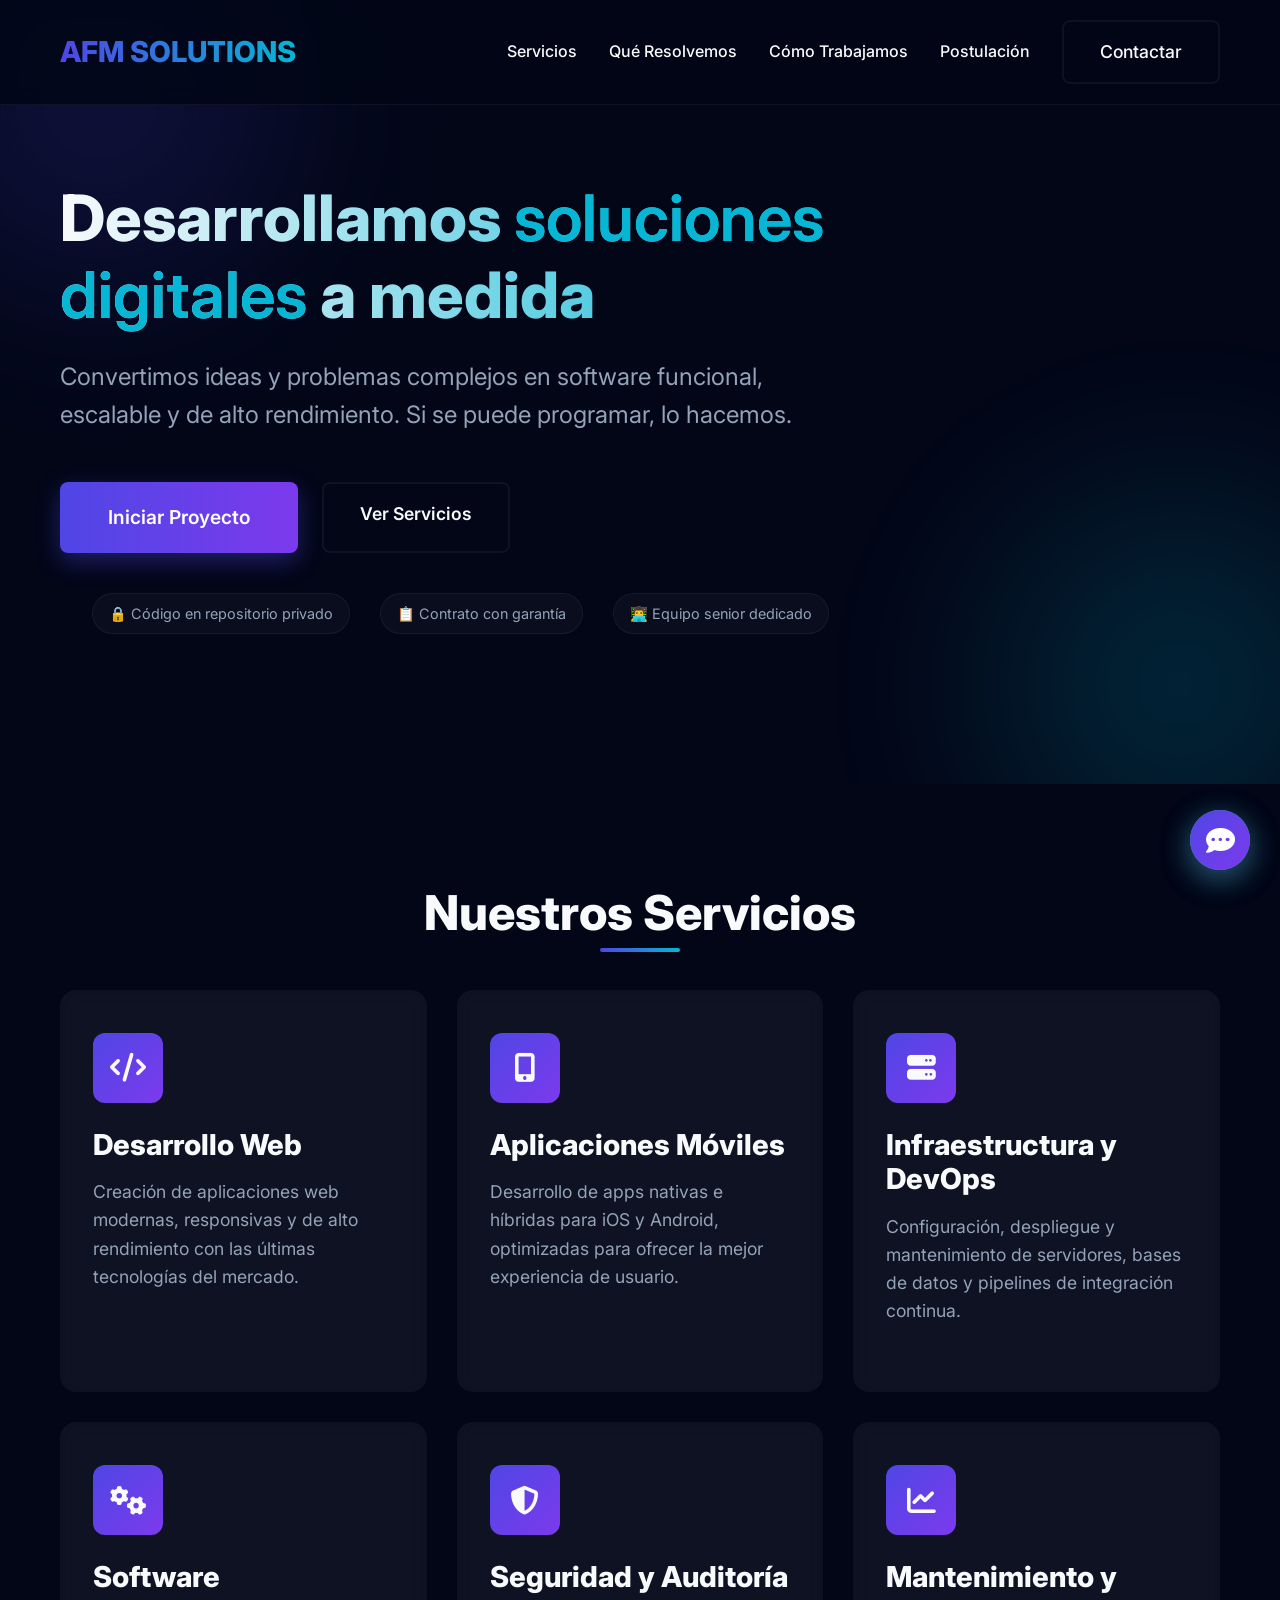
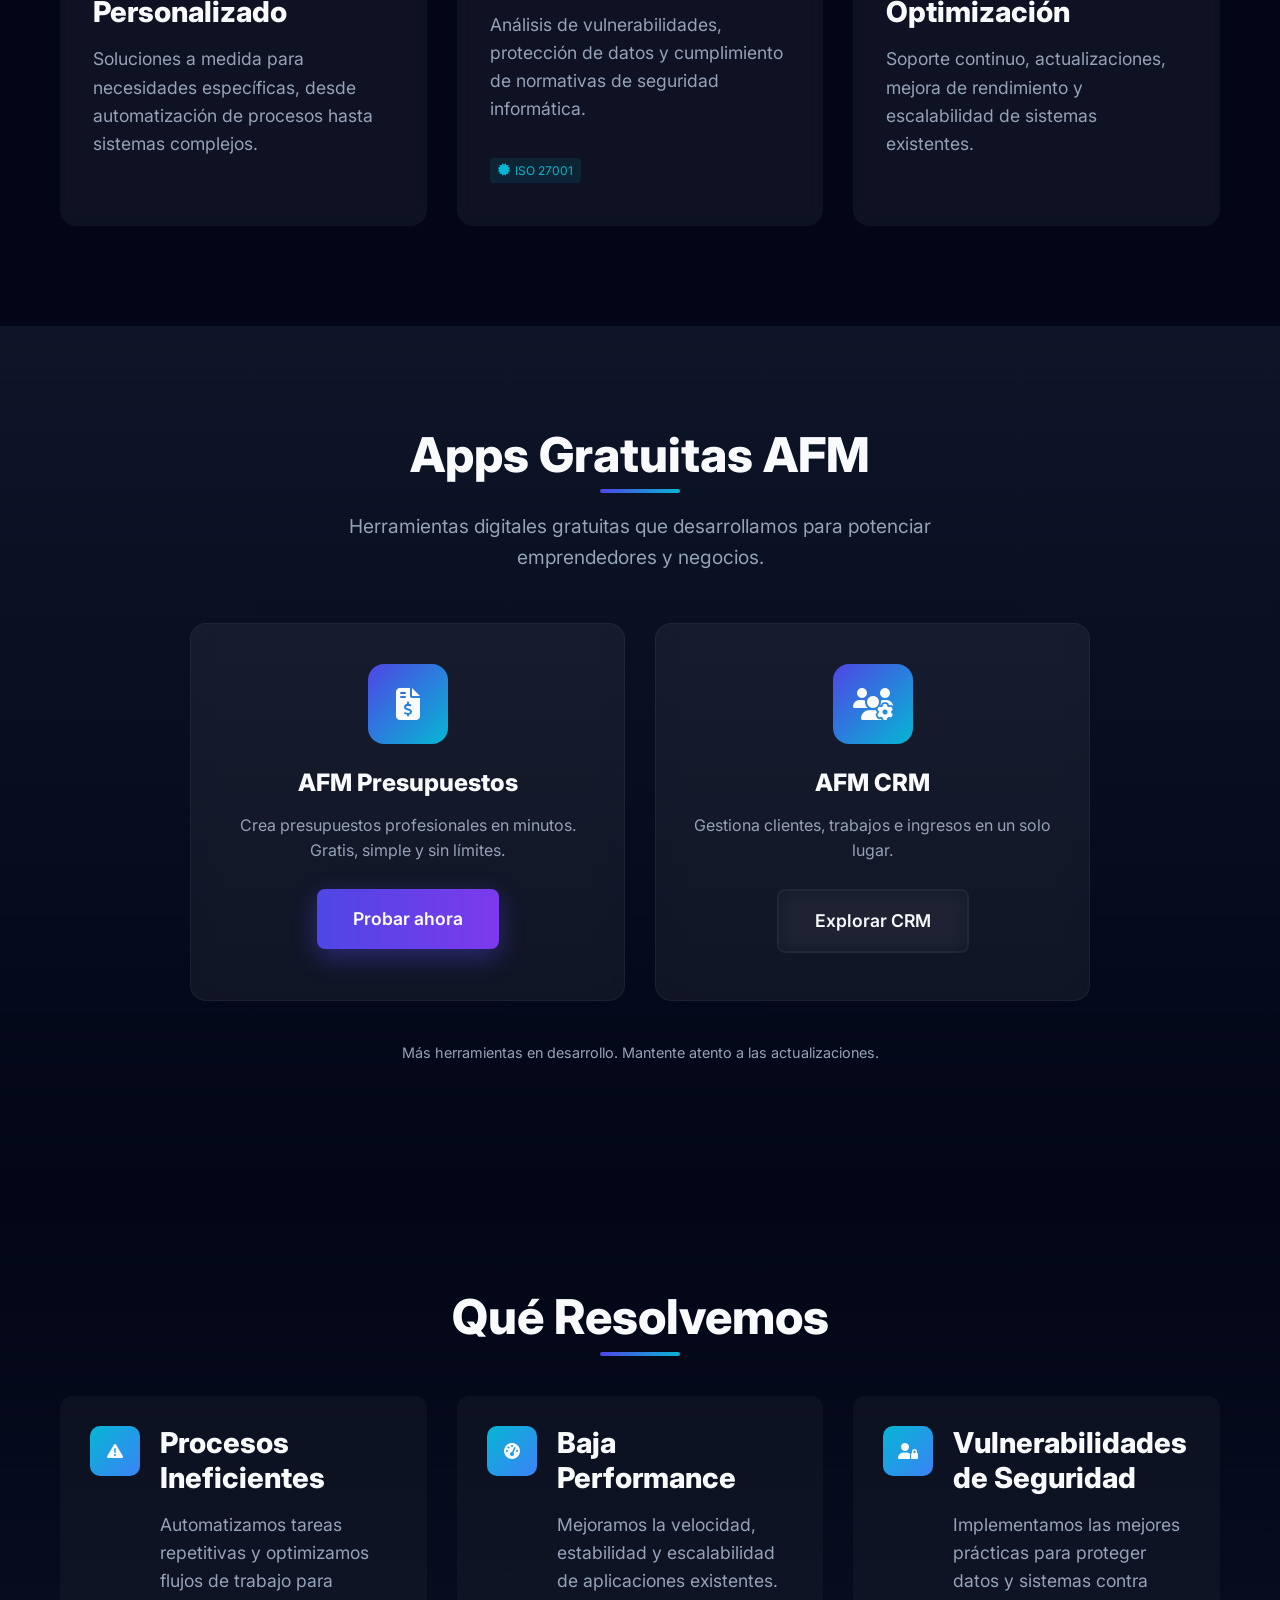
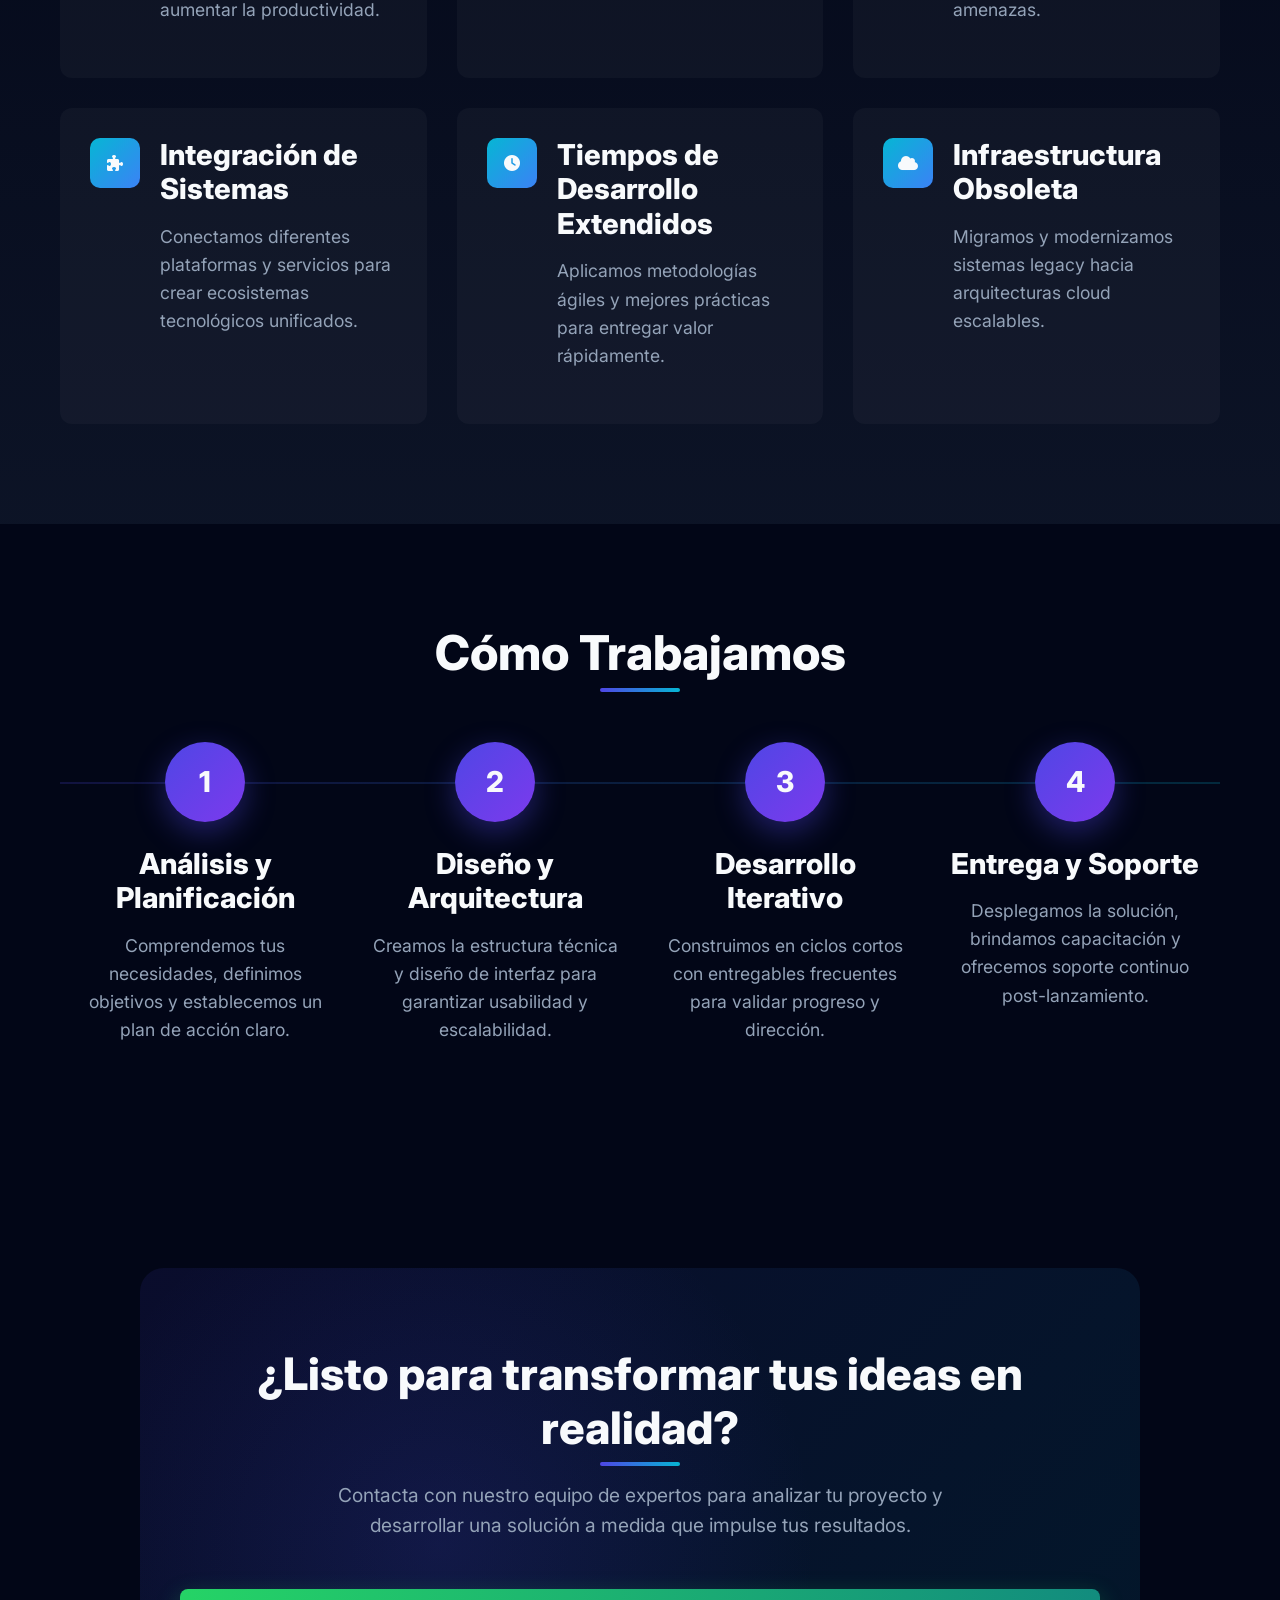
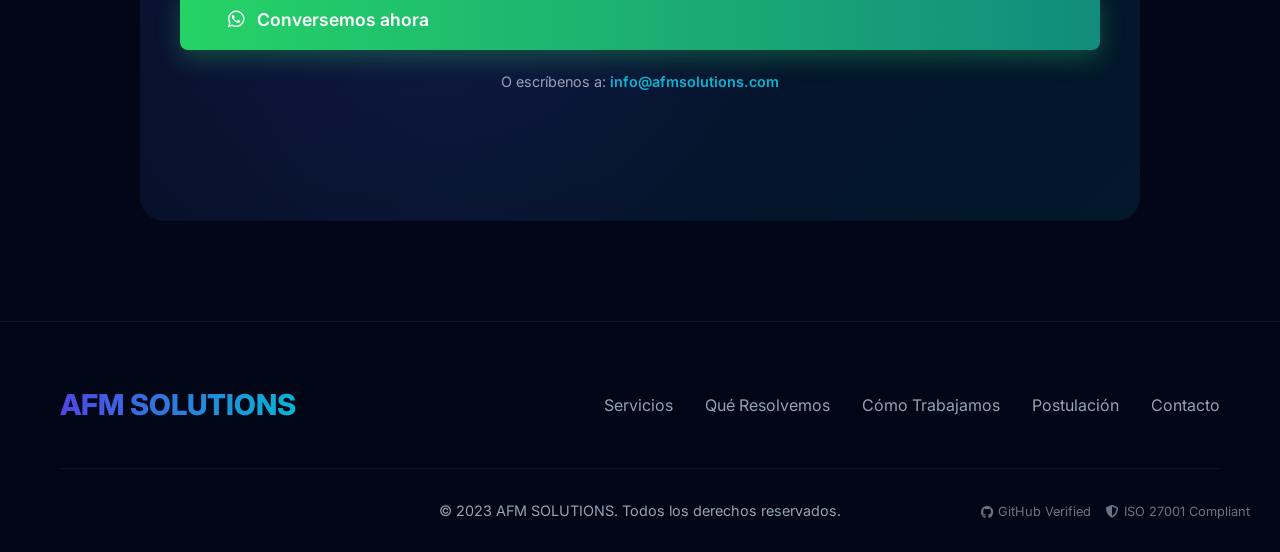
==== commit ed0b2b36: "Add files via upload" ====
--- a/index.html
+++ b/index.html
@@ -1379,6 +1379,119 @@
             </div>
         </div>
     </section>
+
+    <!-- Apps Gratuitas AFM Section -->
+    <section id="apps-gratuitas" class="apps-gratuitas">
+        <div class="container">
+            <h2>Apps Gratuitas AFM</h2>
+            <p class="section-subtitle">Herramientas digitales gratuitas que desarrollamos para potenciar emprendedores y negocios.</p>
+            
+            <div class="apps-grid">
+                <!-- Tarjeta 1: AFM Presupuestos -->
+                <div class="app-card">
+                    <div class="app-icon">
+                        <i class="fas fa-file-invoice-dollar"></i>
+                    </div>
+                    <h3>AFM Presupuestos</h3>
+                    <p>Crea presupuestos profesionales en minutos. Gratis, simple y sin límites.</p>
+                    <a href="/presupuestos-online-gratis.html" class="btn btn-primary">Probar ahora</a>
+                </div>
+                
+                <!-- Tarjeta 2: AFM CRM -->
+                <div class="app-card">
+                    <div class="app-icon">
+                        <i class="fas fa-users-cog"></i>
+                    </div>
+                    <h3>AFM CRM</h3>
+                    <p>Gestiona clientes, trabajos e ingresos en un solo lugar.</p>
+                    <a href="/crm-para-tecnicos.html" class="btn btn-outline">Explorar CRM</a>
+                </div>
+            </div>
+            
+            <p class="apps-note">Más herramientas en desarrollo. Mantente atento a las actualizaciones.</p>
+        </div>
+    </section>
+
+    <!-- Estilos para Apps Gratuitas -->
+    <style>
+        /* Estilos de la sección Apps Gratuitas */
+        .apps-gratuitas {
+            position: relative;
+            background: linear-gradient(180deg, rgba(15, 23, 42, 0.9) 0%, rgba(2, 6, 23, 0.95) 100%);
+        }
+
+        .section-subtitle {
+            text-align: center;
+            font-size: 1.2rem;
+            color: var(--gray);
+            max-width: 700px;
+            margin: -20px auto 50px;
+        }
+
+        .apps-grid {
+            display: grid;
+            grid-template-columns: repeat(auto-fit, minmax(350px, 1fr));
+            gap: 30px;
+            max-width: 900px;
+            margin: 0 auto;
+        }
+
+        .app-card {
+            background: var(--glass);
+            border-radius: 16px;
+            padding: 40px 30px;
+            backdrop-filter: blur(10px);
+            border: 1px solid rgba(255, 255, 255, 0.05);
+            transition: all 0.4s ease;
+            text-align: center;
+        }
+
+        .app-card:hover {
+            transform: translateY(-10px);
+            border-color: rgba(79, 70, 229, 0.3);
+            box-shadow: 0 20px 40px rgba(0, 0, 0, 0.3);
+        }
+
+        .app-icon {
+            width: 80px;
+            height: 80px;
+            display: flex;
+            align-items: center;
+            justify-content: center;
+            background: linear-gradient(135deg, var(--primary), var(--accent));
+            border-radius: 16px;
+            margin: 0 auto 25px;
+            font-size: 2rem;
+        }
+
+        .app-card h3 {
+            font-size: 1.5rem;
+            margin-bottom: 15px;
+        }
+
+        .app-card p {
+            font-size: 1rem;
+            margin-bottom: 25px;
+            color: var(--gray);
+        }
+
+        .apps-note {
+            text-align: center;
+            margin-top: 40px;
+            font-size: 0.9rem;
+            color: var(--gray);
+        }
+
+        @media (max-width: 768px) {
+            .apps-grid {
+                grid-template-columns: 1fr;
+            }
+            
+            .section-subtitle {
+                font-size: 1.1rem;
+            }
+        }
+    </style>
 
     <!-- Qué Resolvemos Section -->
     <section id="problems" class="problems">
